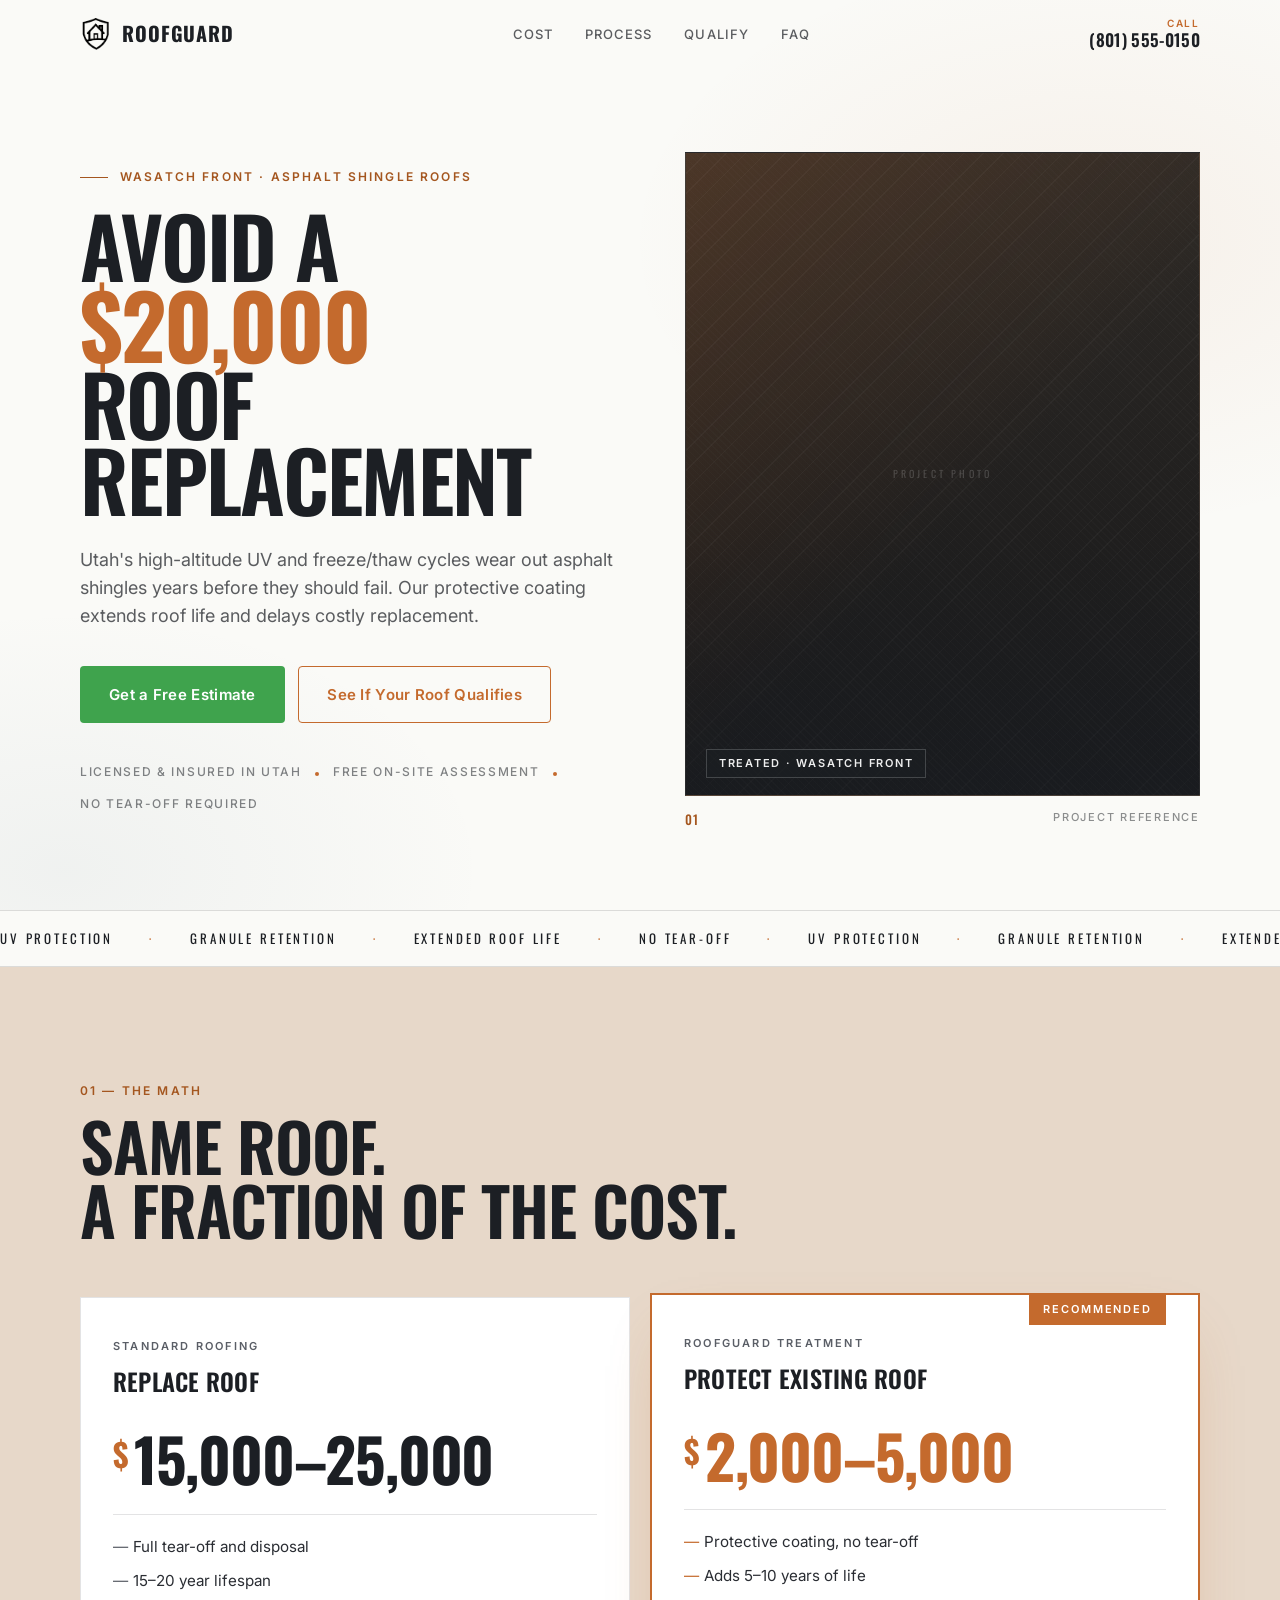
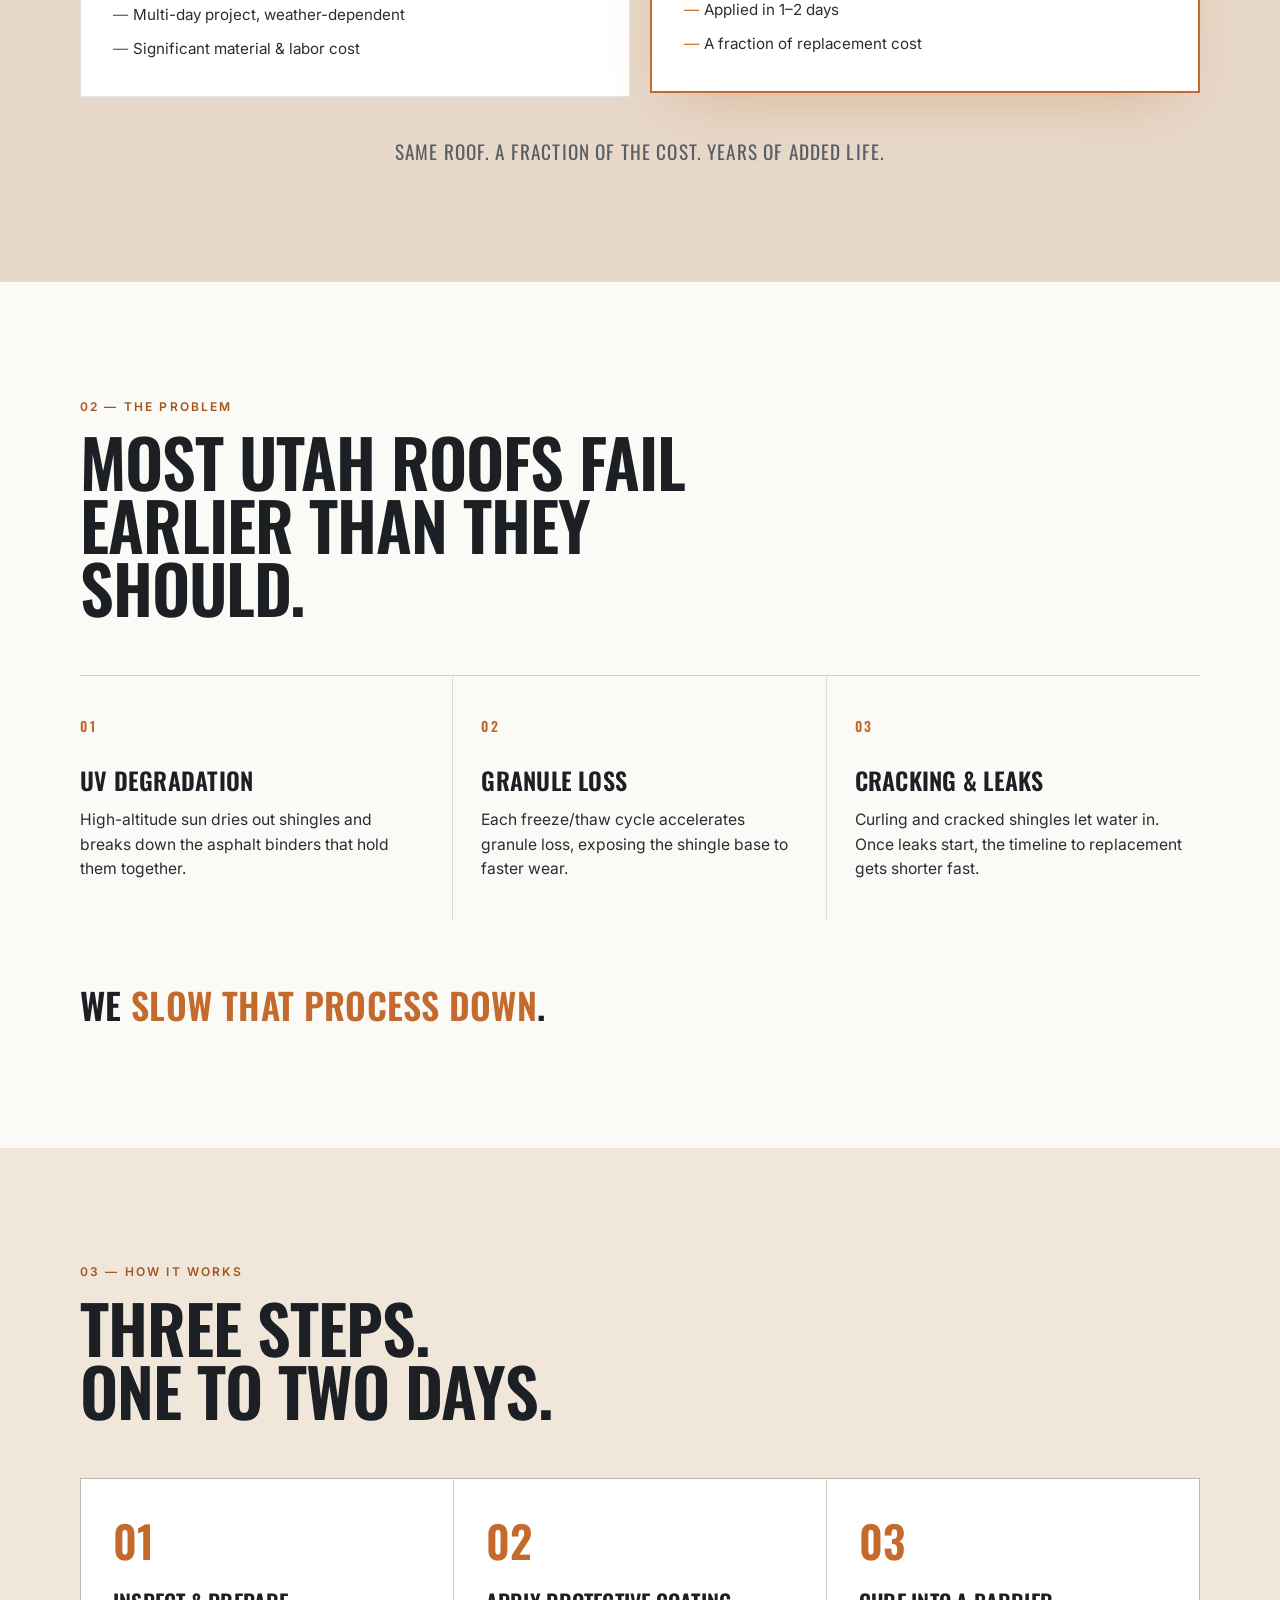
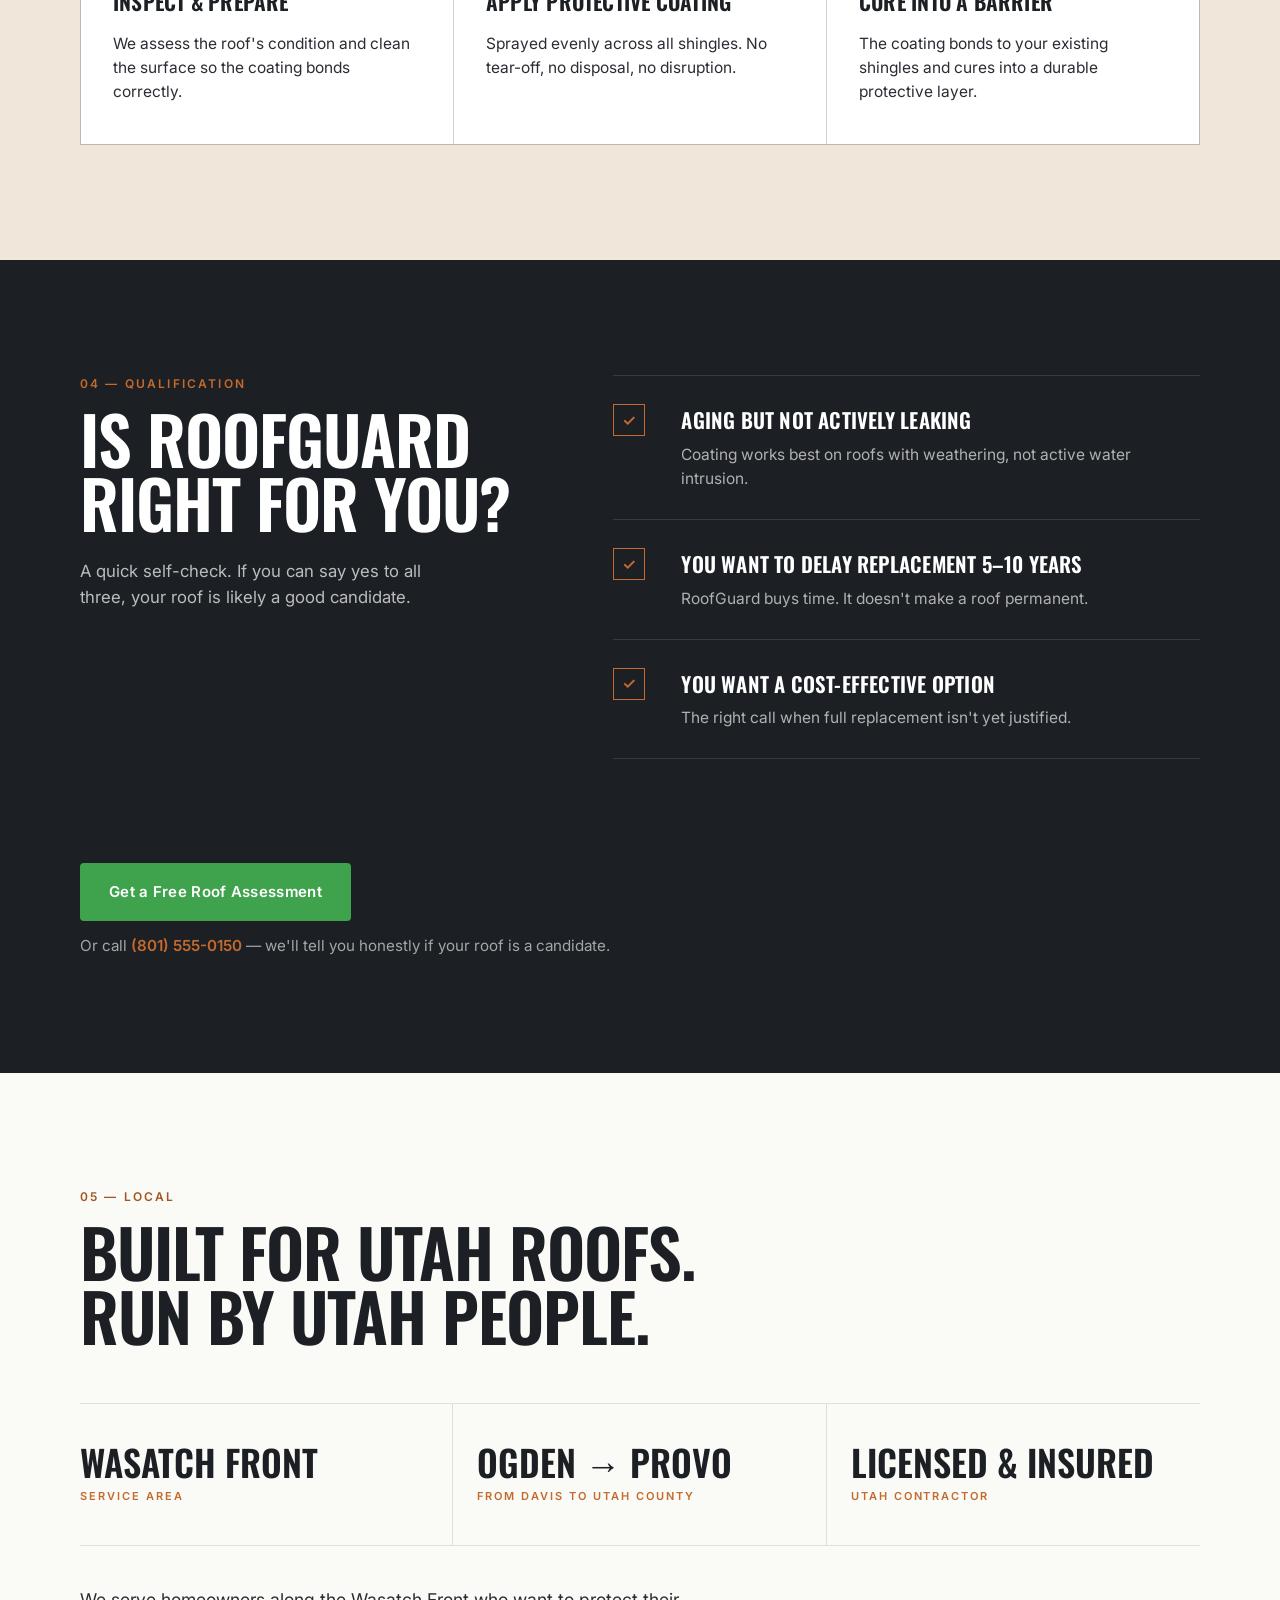
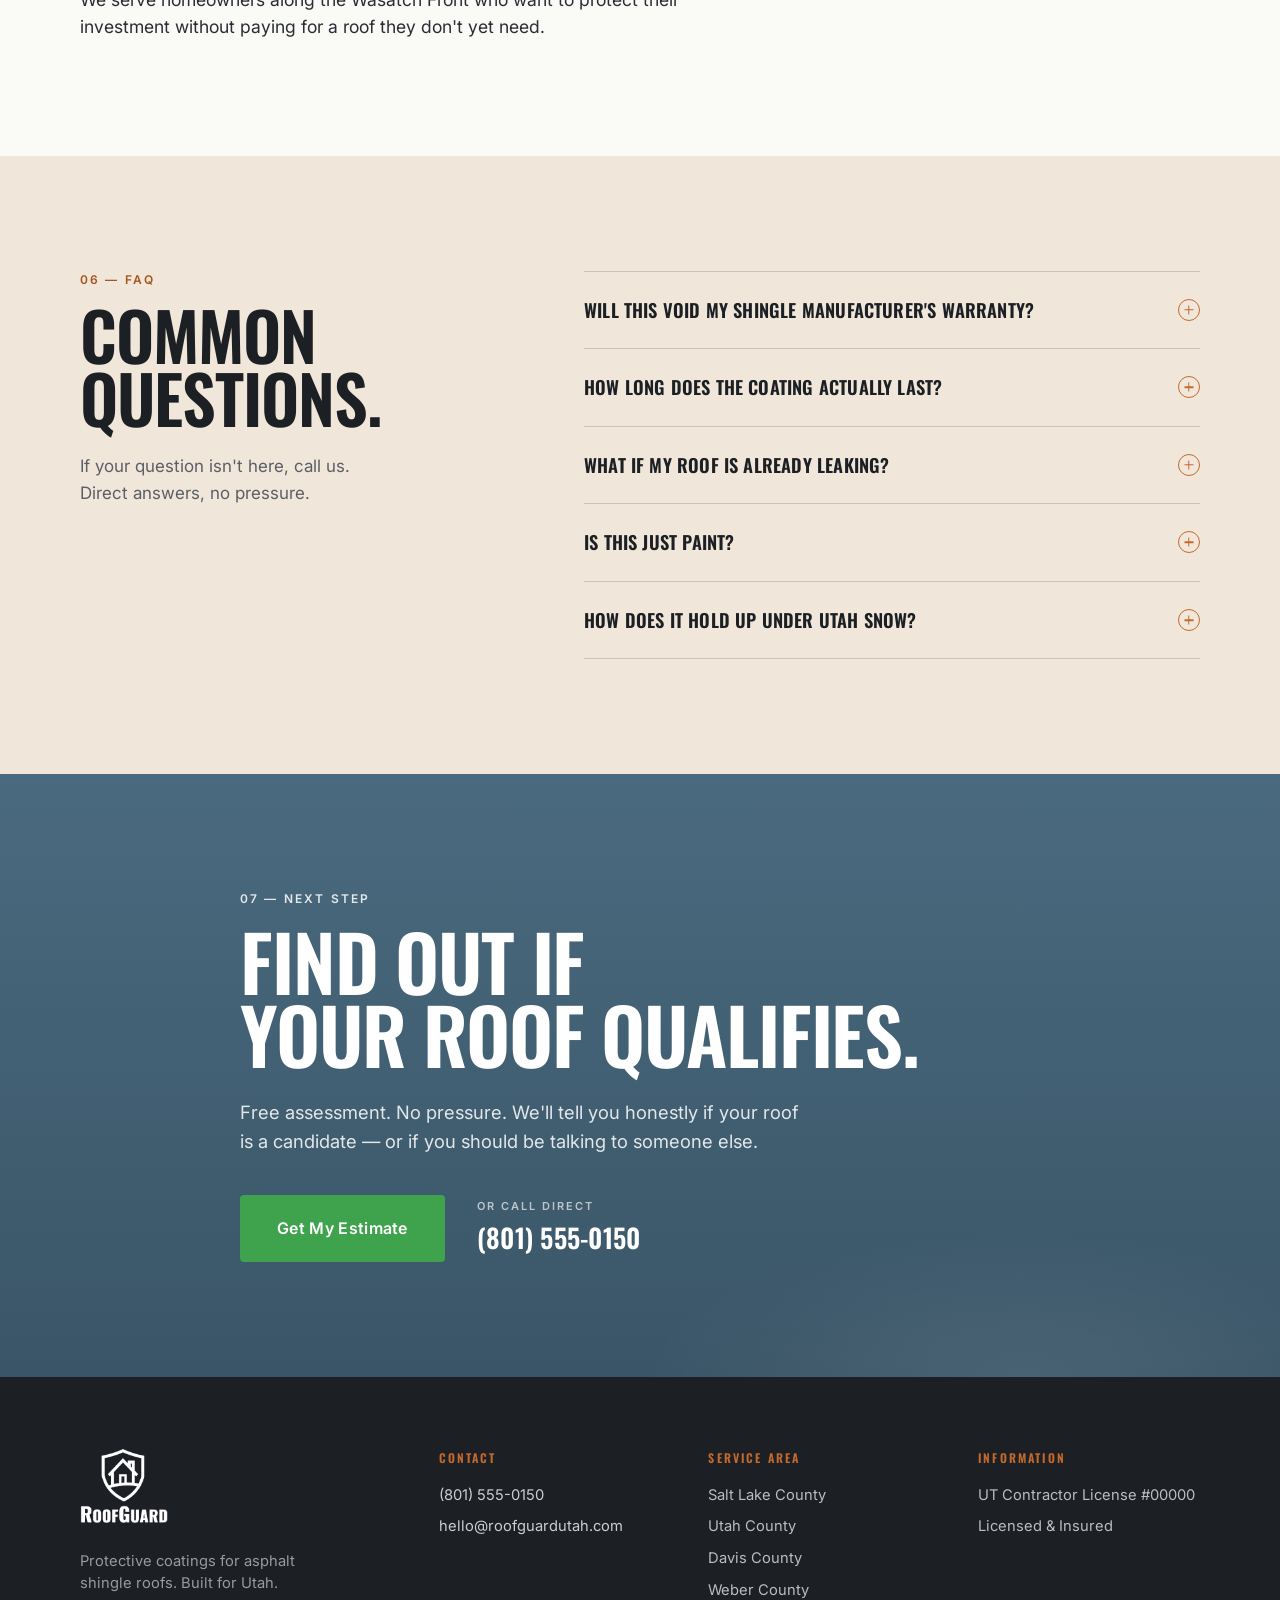
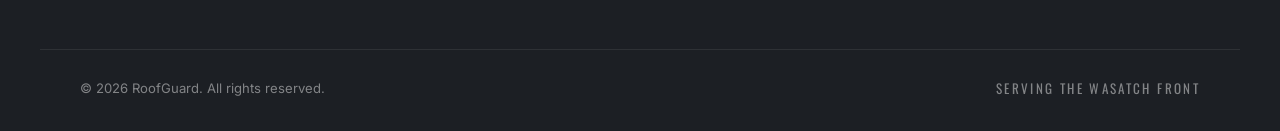
==== index.html @ b91ff1c1 "initial commit" ====
<!DOCTYPE html>
<html lang="en">
<head>
  <meta charset="UTF-8" />
  <meta name="viewport" content="width=device-width, initial-scale=1.0" />
  <meta name="description" content="RoofGuard applies a protective clear coating to asphalt shingle roofs across the Wasatch Front. Extend your roof's life and avoid a $20,000 replacement." />
  <meta name="theme-color" content="#1C1F24" />
  <title>RoofGuard — Avoid a $20,000 Roof Replacement</title>

  <link rel="icon" type="image/png" href="assets/logo-mark.png" />
  <link rel="preconnect" href="https://fonts.googleapis.com" />
  <link rel="preconnect" href="https://fonts.gstatic.com" crossorigin />
  <link rel="preload" as="image" href="assets/hero-roof.jpg" />
  <link href="https://fonts.googleapis.com/css2?family=Oswald:wght@500;600;700&family=Inter:wght@400;500;600&display=swap" rel="stylesheet" />
  <link rel="stylesheet" href="styles.css" />
</head>
<body>

  <!-- ============ HEADER ============ -->
  <header class="site-header" id="siteHeader">
    <div class="container header-inner">
      <a href="#top" class="brand" aria-label="RoofGuard home">
        <img src="assets/logo-mark.png" alt="" class="brand-mark" />
        <span class="brand-name">RoofGuard</span>
      </a>
      <nav class="header-nav" aria-label="Primary">
        <a href="#cost">Cost</a>
        <a href="#process">Process</a>
        <a href="#qualify">Qualify</a>
        <a href="#faq">FAQ</a>
      </nav>
      <a href="tel:+18015550150" class="header-phone">
        <span class="phone-label">Call</span>
        <span class="phone-number">(801) 555-0150</span>
      </a>
    </div>
  </header>

  <main id="top">

    <!-- ============ HERO ============ -->
    <section class="hero">
      <div class="hero-grid container">
        <div class="hero-copy">
          <p class="eyebrow"><span class="eyebrow-rule"></span> Wasatch Front · Asphalt Shingle Roofs</p>
          <h1 class="hero-headline">
            Avoid a<br />
            <span class="hero-figure">$20,000</span><br />
            Roof Replacement
          </h1>
          <p class="hero-sub">
            Utah's high-altitude UV and freeze/thaw cycles wear out asphalt shingles years before they should fail. Our protective coating extends roof life and delays costly replacement.
          </p>
          <div class="hero-ctas">
            <a href="#qualify" class="btn btn-primary">Get a Free Estimate</a>
            <a href="#qualify" class="btn btn-ghost">See If Your Roof Qualifies</a>
          </div>
          <ul class="hero-trust">
            <li>Licensed &amp; Insured in Utah</li>
            <li><span class="dot"></span></li>
            <li>Free On-Site Assessment</li>
            <li><span class="dot"></span></li>
            <li>No Tear-Off Required</li>
          </ul>
        </div>
        <div class="hero-media">
          <div class="hero-photo" role="img" aria-label="Asphalt shingle roof treated with RoofGuard protective coating">
            <!-- Client: drop hero photo at assets/hero-roof.jpg to replace this placeholder -->
            <div class="hero-photo-placeholder" aria-hidden="true">Project Photo</div>
            <div class="hero-photo-overlay">
              <span class="photo-tag">Treated · Wasatch Front</span>
            </div>
          </div>
          <div class="hero-photo-meta">
            <span>01</span>
            <span>Project Reference</span>
          </div>
        </div>
      </div>
      <div class="hero-marquee" aria-hidden="true">
        <div class="marquee-track">
          <span>UV PROTECTION</span><span>·</span>
          <span>GRANULE RETENTION</span><span>·</span>
          <span>EXTENDED ROOF LIFE</span><span>·</span>
          <span>NO TEAR-OFF</span><span>·</span>
          <span>UV PROTECTION</span><span>·</span>
          <span>GRANULE RETENTION</span><span>·</span>
          <span>EXTENDED ROOF LIFE</span><span>·</span>
          <span>NO TEAR-OFF</span><span>·</span>
        </div>
      </div>
    </section>

    <!-- ============ COST COMPARISON ============ -->
    <section class="section section-cost" id="cost">
      <div class="container">
        <div class="section-head">
          <p class="section-eyebrow">01 — The Math</p>
          <h2 class="section-title">Same Roof.<br />A Fraction of the Cost.</h2>
        </div>

        <div class="cost-cards">
          <article class="cost-card">
            <header class="cost-card-head">
              <p class="cost-card-label">Standard Roofing</p>
              <h3 class="cost-card-title">Replace Roof</h3>
            </header>
            <div class="cost-card-figure">
              <span class="cost-prefix">$</span>
              <span class="cost-amount">15,000–25,000</span>
            </div>
            <ul class="cost-card-list">
              <li>Full tear-off and disposal</li>
              <li>15–20 year lifespan</li>
              <li>Multi-day project, weather-dependent</li>
              <li>Significant material &amp; labor cost</li>
            </ul>
          </article>

          <article class="cost-card cost-card--featured">
            <span class="cost-card-tab">Recommended</span>
            <header class="cost-card-head">
              <p class="cost-card-label">RoofGuard Treatment</p>
              <h3 class="cost-card-title">Protect Existing Roof</h3>
            </header>
            <div class="cost-card-figure">
              <span class="cost-prefix">$</span>
              <span class="cost-amount">2,000–5,000</span>
            </div>
            <ul class="cost-card-list">
              <li>Protective coating, no tear-off</li>
              <li>Adds 5–10 years of life</li>
              <li>Applied in 1–2 days</li>
              <li>A fraction of replacement cost</li>
            </ul>
          </article>
        </div>

        <p class="cost-footnote">
          Same roof. A fraction of the cost. Years of added life.
        </p>
      </div>
    </section>

    <!-- ============ PROBLEM ============ -->
    <section class="section section-problem">
      <div class="container">
        <div class="section-head section-head--narrow">
          <p class="section-eyebrow">02 — The Problem</p>
          <h2 class="section-title">Most Utah Roofs Fail Earlier Than They Should.</h2>
        </div>

        <ol class="problem-list">
          <li>
            <span class="problem-num">01</span>
            <div>
              <h3>UV Degradation</h3>
              <p>High-altitude sun dries out shingles and breaks down the asphalt binders that hold them together.</p>
            </div>
          </li>
          <li>
            <span class="problem-num">02</span>
            <div>
              <h3>Granule Loss</h3>
              <p>Each freeze/thaw cycle accelerates granule loss, exposing the shingle base to faster wear.</p>
            </div>
          </li>
          <li>
            <span class="problem-num">03</span>
            <div>
              <h3>Cracking &amp; Leaks</h3>
              <p>Curling and cracked shingles let water in. Once leaks start, the timeline to replacement gets shorter fast.</p>
            </div>
          </li>
        </ol>

        <p class="problem-closing">
          We <span class="copper-em">slow that process down</span>.
        </p>
      </div>
    </section>

    <!-- ============ HOW IT WORKS ============ -->
    <section class="section section-process" id="process">
      <div class="container">
        <div class="section-head">
          <p class="section-eyebrow">03 — How It Works</p>
          <h2 class="section-title">Three Steps.<br />One to Two Days.</h2>
        </div>

        <div class="process-steps">
          <article class="process-step">
            <span class="process-num">01</span>
            <h3>Inspect &amp; Prepare</h3>
            <p>We assess the roof's condition and clean the surface so the coating bonds correctly.</p>
          </article>
          <article class="process-step">
            <span class="process-num">02</span>
            <h3>Apply Protective Coating</h3>
            <p>Sprayed evenly across all shingles. No tear-off, no disposal, no disruption.</p>
          </article>
          <article class="process-step">
            <span class="process-num">03</span>
            <h3>Cure Into a Barrier</h3>
            <p>The coating bonds to your existing shingles and cures into a durable protective layer.</p>
          </article>
        </div>
      </div>
    </section>

    <!-- ============ QUALIFICATION ============ -->
    <section class="section section-qualify" id="qualify">
      <div class="container qualify-grid">
        <div class="qualify-copy">
          <p class="section-eyebrow">04 — Qualification</p>
          <h2 class="section-title">Is RoofGuard<br />Right for You?</h2>
          <p class="qualify-intro">
            A quick self-check. If you can say yes to all three, your roof is likely a good candidate.
          </p>
        </div>

        <ul class="qualify-list">
          <li>
            <span class="check" aria-hidden="true">✓</span>
            <div>
              <h3>Aging but not actively leaking</h3>
              <p>Coating works best on roofs with weathering, not active water intrusion.</p>
            </div>
          </li>
          <li>
            <span class="check" aria-hidden="true">✓</span>
            <div>
              <h3>You want to delay replacement 5–10 years</h3>
              <p>RoofGuard buys time. It doesn't make a roof permanent.</p>
            </div>
          </li>
          <li>
            <span class="check" aria-hidden="true">✓</span>
            <div>
              <h3>You want a cost-effective option</h3>
              <p>The right call when full replacement isn't yet justified.</p>
            </div>
          </li>
        </ul>

        <div class="qualify-cta">
          <a href="tel:+18015550150" class="btn btn-primary">Get a Free Roof Assessment</a>
          <p class="qualify-cta-note">Or call <a href="tel:+18015550150">(801) 555-0150</a> — we'll tell you honestly if your roof is a candidate.</p>
        </div>
      </div>
    </section>

    <!-- ============ TRUST / LOCAL ============ -->
    <section class="section section-trust">
      <div class="container">
        <div class="trust-head">
          <p class="section-eyebrow">05 — Local</p>
          <h2 class="section-title">Built for Utah Roofs.<br />Run by Utah People.</h2>
        </div>
        <div class="trust-stats">
          <div class="trust-stat">
            <span class="stat-num">Wasatch Front</span>
            <span class="stat-label">Service Area</span>
          </div>
          <div class="trust-stat">
            <span class="stat-num">Ogden → Provo</span>
            <span class="stat-label">From Davis to Utah County</span>
          </div>
          <div class="trust-stat">
            <span class="stat-num">Licensed &amp; Insured</span>
            <span class="stat-label">Utah Contractor</span>
          </div>
        </div>
        <p class="trust-line">
          We serve homeowners along the Wasatch Front who want to protect their investment without paying for a roof they don't yet need.
        </p>
      </div>
    </section>

    <!-- ============ FAQ ============ -->
    <section class="section section-faq" id="faq">
      <div class="container faq-grid">
        <div class="faq-head">
          <p class="section-eyebrow">06 — FAQ</p>
          <h2 class="section-title">Common<br />Questions.</h2>
          <p class="faq-intro">If your question isn't here, call us. Direct answers, no pressure.</p>
        </div>

        <div class="faq-list">
          <details class="faq-item">
            <summary>
              <span>Will this void my shingle manufacturer's warranty?</span>
              <span class="faq-icon" aria-hidden="true"></span>
            </summary>
            <div class="faq-body">
              <p>For most asphalt shingle warranties on roofs past their initial coverage period, RoofGuard does not affect coverage. We review your specific shingle and warranty status during the free assessment and tell you straight.</p>
            </div>
          </details>

          <details class="faq-item">
            <summary>
              <span>How long does the coating actually last?</span>
              <span class="faq-icon" aria-hidden="true"></span>
            </summary>
            <div class="faq-body">
              <p>In Utah's climate, expect 5–10 years of added roof life depending on roof age, slope, sun exposure, and shingle condition at time of application. We'll give you a realistic range for your specific roof.</p>
            </div>
          </details>

          <details class="faq-item">
            <summary>
              <span>What if my roof is already leaking?</span>
              <span class="faq-icon" aria-hidden="true"></span>
            </summary>
            <div class="faq-body">
              <p>RoofGuard isn't a leak repair product. If your roof is actively leaking or has structural damage, you likely need targeted repair or replacement instead. We'll tell you that during the assessment.</p>
            </div>
          </details>

          <details class="faq-item">
            <summary>
              <span>Is this just paint?</span>
              <span class="faq-icon" aria-hidden="true"></span>
            </summary>
            <div class="faq-body">
              <p>No. It's a protective coating engineered to bond to asphalt shingles, block UV, and slow granule loss. Paint sits on top and peels. RoofGuard cures into the shingle surface.</p>
            </div>
          </details>

          <details class="faq-item">
            <summary>
              <span>How does it hold up under Utah snow?</span>
              <span class="faq-icon" aria-hidden="true"></span>
            </summary>
            <div class="faq-body">
              <p>The coating is designed for the Mountain West climate — heavy snow, ice, and wide temperature swings. It flexes with the shingle through freeze/thaw without cracking.</p>
            </div>
          </details>
        </div>
      </div>
    </section>

    <!-- ============ FINAL CTA ============ -->
    <section class="section section-final" id="contact">
      <div class="container final-inner">
        <p class="section-eyebrow eyebrow-light">07 — Next Step</p>
        <h2 class="final-headline">Find Out If<br />Your Roof Qualifies.</h2>
        <p class="final-sub">
          Free assessment. No pressure. We'll tell you honestly if your roof is a candidate — or if you should be talking to someone else.
        </p>
        <div class="final-cta-row">
          <a href="tel:+18015550150" class="btn btn-primary btn-lg">Get My Estimate</a>
          <a href="tel:+18015550150" class="final-phone">
            <span class="phone-tag">Or call direct</span>
            <span class="phone-big">(801) 555-0150</span>
          </a>
        </div>
      </div>
    </section>

  </main>

  <!-- ============ FOOTER ============ -->
  <footer class="site-footer">
    <div class="container footer-grid">
      <div class="footer-brand">
        <img src="assets/logo-wordmark.png" alt="RoofGuard" class="footer-logo" />
        <p class="footer-tag">Protective coatings for asphalt shingle roofs. Built for Utah.</p>
      </div>
      <div class="footer-col">
        <h4>Contact</h4>
        <ul>
          <li><a href="tel:+18015550150">(801) 555-0150</a></li>
          <li><a href="mailto:hello@roofguardutah.com">hello@roofguardutah.com</a></li>
        </ul>
      </div>
      <div class="footer-col">
        <h4>Service Area</h4>
        <ul>
          <li>Salt Lake County</li>
          <li>Utah County</li>
          <li>Davis County</li>
          <li>Weber County</li>
        </ul>
      </div>
      <div class="footer-col">
        <h4>Information</h4>
        <ul>
          <li>UT Contractor License #00000</li>
          <li>Licensed &amp; Insured</li>
        </ul>
      </div>
    </div>
    <div class="container footer-bottom">
      <p>© <span id="year"></span> RoofGuard. All rights reserved.</p>
      <p class="footer-credit">Serving the Wasatch Front</p>
    </div>
  </footer>

  <script src="script.js" defer></script>
</body>
</html>
---- styles.css ----
/* =========================================================
   ROOFGUARD — Marketing Site
   Aesthetic: editorial-trade. Type-driven. Confident, not loud.
   ========================================================= */

/* ---------- Tokens ---------- */
:root {
  --charcoal: #1C1F24;
  --charcoal-2: #24272D;
  --copper: #C46A2D;
  --copper-deep: #A4561F;
  --sandstone: #E7D8C9;
  --sandstone-2: #F1E6DA;
  --slate: #4A6A7F;
  --slate-deep: #3A5567;
  --signal: #3FA34D;
  --signal-deep: #2F8A3C;

  --paper: #FAFAF7;
  --ink: #2A2D33;
  --ink-mute: #5A5E66;
  --rule: rgba(28, 31, 36, 0.12);
  --rule-light: rgba(255, 255, 255, 0.16);

  --container: 1200px;
  --container-pad: clamp(1.25rem, 4vw, 2.5rem);

  --font-display: 'Oswald', 'Arial Narrow', sans-serif;
  --font-body: 'Inter', 'Arial', sans-serif;

  --ease: cubic-bezier(0.2, 0.7, 0.2, 1);
}

/* ---------- Reset / base ---------- */
*, *::before, *::after { box-sizing: border-box; }
html { scroll-behavior: smooth; -webkit-text-size-adjust: 100%; }
body {
  margin: 0;
  font-family: var(--font-body);
  font-size: 17px;
  line-height: 1.55;
  color: var(--ink);
  background: var(--paper);
  -webkit-font-smoothing: antialiased;
  text-rendering: optimizeLegibility;
}
img { max-width: 100%; display: block; }
a { color: inherit; }
button { font: inherit; }
ul, ol { list-style: none; padding: 0; margin: 0; }
h1, h2, h3, h4, h5, p { margin: 0; }

.container {
  max-width: var(--container);
  margin: 0 auto;
  padding: 0 var(--container-pad);
  width: 100%;
}

/* ---------- Type system ---------- */
.section-eyebrow,
.eyebrow {
  font-family: var(--font-body);
  font-size: 12px;
  font-weight: 600;
  letter-spacing: 0.18em;
  text-transform: uppercase;
  color: var(--copper);
  display: flex;
  align-items: center;
  gap: 0.75rem;
}
.section-eyebrow { color: var(--copper-deep); }
.eyebrow-light { color: rgba(255,255,255,0.85); }
.eyebrow-rule {
  width: 28px;
  height: 1px;
  background: currentColor;
  display: inline-block;
}

.section-title {
  font-family: var(--font-display);
  font-weight: 600;
  font-size: clamp(2.25rem, 5.2vw, 4.25rem);
  line-height: 0.95;
  letter-spacing: -0.015em;
  text-transform: uppercase;
  color: var(--charcoal);
  margin-top: 0.85rem;
}
.section-head { margin-bottom: 3.5rem; max-width: 880px; }
.section-head--narrow { max-width: 720px; }

.copper-em { color: var(--copper); font-weight: 600; }

/* ---------- Buttons ---------- */
.btn {
  display: inline-flex;
  align-items: center;
  justify-content: center;
  font-family: var(--font-body);
  font-weight: 600;
  font-size: 15px;
  letter-spacing: 0.02em;
  padding: 1rem 1.75rem;
  border-radius: 4px;
  text-decoration: none;
  transition: transform 180ms var(--ease), background 180ms var(--ease), color 180ms var(--ease), border-color 180ms var(--ease);
  cursor: pointer;
  white-space: nowrap;
  border: 1.5px solid transparent;
}
.btn-primary {
  background: var(--signal);
  color: #fff;
}
.btn-primary:hover {
  background: var(--signal-deep);
  transform: translateY(-1px);
}
.btn-ghost {
  background: transparent;
  color: var(--copper);
  border-color: var(--copper);
}
.btn-ghost:hover {
  background: var(--copper);
  color: #fff;
}
.btn-lg { padding: 1.25rem 2.25rem; font-size: 16px; }

/* ===========================================================
   HEADER
   =========================================================== */
.site-header {
  position: fixed;
  top: 0; left: 0; right: 0;
  z-index: 100;
  padding: 1.1rem 0;
  background: transparent;
  transition: background 220ms var(--ease), padding 220ms var(--ease), border-color 220ms var(--ease);
  border-bottom: 1px solid transparent;
}
.site-header.is-scrolled {
  background: rgba(28, 31, 36, 0.96);
  padding: 0.7rem 0;
  border-bottom-color: rgba(255,255,255,0.06);
  backdrop-filter: blur(8px);
  -webkit-backdrop-filter: blur(8px);
}
.header-inner {
  display: flex;
  align-items: center;
  justify-content: space-between;
  gap: 2rem;
}
.brand {
  display: flex;
  align-items: center;
  gap: 0.65rem;
  text-decoration: none;
  color: var(--charcoal);
  transition: color 200ms var(--ease);
}
.site-header.is-scrolled .brand { color: #fff; }
.brand-mark {
  width: 32px;
  height: 32px;
  transition: filter 200ms var(--ease);
}
.site-header.is-scrolled .brand-mark { filter: invert(1); }
.brand-name {
  font-family: var(--font-display);
  font-weight: 700;
  font-size: 20px;
  letter-spacing: 0.04em;
  text-transform: uppercase;
  color: inherit;
}
.header-nav {
  display: flex;
  gap: 2rem;
  font-size: 13px;
  font-weight: 500;
  letter-spacing: 0.08em;
  text-transform: uppercase;
}
.header-nav a {
  color: rgba(28, 31, 36, 0.72);
  text-decoration: none;
  transition: color 160ms var(--ease);
  position: relative;
  padding: 0.25rem 0;
}
.site-header.is-scrolled .header-nav a { color: rgba(255,255,255,0.78); }
.header-nav a:hover { color: var(--charcoal); }
.site-header.is-scrolled .header-nav a:hover { color: #fff; }
.header-nav a:hover::after {
  content: '';
  position: absolute;
  left: 0; right: 0; bottom: -2px;
  height: 1px;
  background: var(--copper);
}
.header-phone {
  display: flex;
  flex-direction: column;
  align-items: flex-end;
  text-decoration: none;
  color: var(--charcoal);
  line-height: 1.1;
  gap: 2px;
  transition: color 200ms var(--ease);
}
.site-header.is-scrolled .header-phone { color: #fff; }
.phone-label {
  font-size: 10px;
  letter-spacing: 0.18em;
  text-transform: uppercase;
  color: var(--copper);
  font-weight: 600;
}
.phone-number {
  font-family: var(--font-display);
  font-size: 17px;
  font-weight: 600;
  letter-spacing: 0.02em;
}

@media (max-width: 800px) {
  .header-nav { display: none; }
}

/* ===========================================================
   HERO
   =========================================================== */
.hero {
  background: var(--paper);
  color: var(--charcoal);
  padding: 9.5rem 0 0;
  position: relative;
  overflow: hidden;
}
/* Subtle warmth — barely-there copper + slate radials on paper */
.hero::before {
  content: '';
  position: absolute;
  inset: 0;
  background:
    radial-gradient(ellipse 60% 50% at 85% 25%, rgba(196, 106, 45, 0.07), transparent 60%),
    radial-gradient(ellipse 55% 45% at 5% 90%, rgba(74, 106, 127, 0.06), transparent 60%);
  pointer-events: none;
}
.hero-grid {
  display: grid;
  grid-template-columns: 1.05fr 1fr;
  gap: 4rem;
  align-items: center;
  position: relative;
  padding-bottom: 5rem;
}
.hero-copy .eyebrow {
  color: var(--copper-deep);
}
.hero-headline {
  font-family: var(--font-display);
  font-weight: 600;
  text-transform: uppercase;
  font-size: clamp(2.75rem, 6.5vw, 5.75rem);
  line-height: 0.92;
  letter-spacing: -0.02em;
  margin: 1.25rem 0 1.75rem;
  color: var(--charcoal);
}
.hero-figure {
  color: var(--copper);
  font-weight: 700;
  font-size: 1.06em;
  letter-spacing: -0.025em;
  position: relative;
  display: inline-block;
}
.hero-sub {
  font-size: 1.125rem;
  line-height: 1.55;
  color: rgba(28, 31, 36, 0.72);
  max-width: 540px;
  margin-bottom: 2.25rem;
}
.hero-ctas {
  display: flex;
  flex-wrap: wrap;
  gap: 0.85rem;
  margin-bottom: 2.5rem;
}
.hero-trust {
  display: flex;
  flex-wrap: wrap;
  align-items: center;
  gap: 0.85rem;
  font-size: 12px;
  text-transform: uppercase;
  letter-spacing: 0.14em;
  color: rgba(28, 31, 36, 0.55);
  font-weight: 500;
}
.hero-trust .dot {
  display: inline-block;
  width: 4px;
  height: 4px;
  border-radius: 50%;
  background: var(--copper);
}

/* Hero photo treatment */
.hero-media {
  position: relative;
}
.hero-photo {
  position: relative;
  aspect-ratio: 4 / 5;
  background:
    linear-gradient(135deg, rgba(196,106,45,0.20), transparent 55%),
    linear-gradient(180deg, #2E2A26 0%, #161719 100%);
  border: 1px solid rgba(255,255,255,0.08);
  overflow: hidden;
  isolation: isolate;
}
/* Diagonal placeholder pattern — only visible when photo is missing */
.hero-photo > .hero-photo-placeholder {
  position: absolute;
  inset: 0;
  z-index: 1;
  display: flex;
  align-items: center;
  justify-content: center;
  background:
    repeating-linear-gradient(
      135deg,
      rgba(255,255,255,0.03) 0 1px,
      transparent 1px 14px
    );
  color: rgba(255,255,255,0.18);
  font-family: var(--font-display);
  font-size: 10px;
  letter-spacing: 0.32em;
  text-transform: uppercase;
}
/* Photo layer — covers placeholder when image loads; transparent when missing */
.hero-photo::after {
  content: '';
  position: absolute;
  inset: 0;
  z-index: 2;
  background-image: url('assets/hero-roof.jpg');
  background-size: cover;
  background-position: center;
}
/* Bottom fade + faint texture — always on top */
.hero-photo::before {
  content: '';
  position: absolute;
  inset: 0;
  z-index: 3;
  background:
    repeating-linear-gradient(
      45deg,
      rgba(255,255,255,0.012) 0px,
      rgba(255,255,255,0.012) 1px,
      transparent 1px,
      transparent 5px
    ),
    linear-gradient(180deg, transparent 60%, rgba(28,31,36,0.55) 100%);
  pointer-events: none;
}
.hero-photo-overlay { z-index: 4; }
.hero-photo-overlay {
  position: absolute;
  bottom: 1.25rem;
  left: 1.25rem;
  z-index: 3;
}
.photo-tag {
  font-size: 11px;
  letter-spacing: 0.16em;
  text-transform: uppercase;
  font-weight: 600;
  color: rgba(255,255,255,0.92);
  padding: 0.4rem 0.75rem;
  background: rgba(28,31,36,0.55);
  border: 1px solid rgba(255,255,255,0.18);
  backdrop-filter: blur(6px);
  -webkit-backdrop-filter: blur(6px);
}
.hero-photo-meta {
  display: flex;
  justify-content: space-between;
  margin-top: 0.85rem;
  font-size: 11px;
  letter-spacing: 0.16em;
  text-transform: uppercase;
  color: rgba(28, 31, 36, 0.5);
  font-weight: 500;
}
.hero-photo-meta span:first-child {
  color: var(--copper-deep);
  font-family: var(--font-display);
  font-size: 13px;
  letter-spacing: 0.05em;
}

/* Hero marquee strip */
.hero-marquee {
  border-top: 1px solid rgba(28, 31, 36, 0.14);
  border-bottom: 1px solid rgba(28, 31, 36, 0.14);
  background: var(--paper);
  padding: 1.1rem 0;
  overflow: hidden;
  position: relative;
}
.marquee-track {
  display: flex;
  gap: 2.25rem;
  white-space: nowrap;
  animation: marquee 38s linear infinite;
  font-family: var(--font-display);
  font-size: 13px;
  letter-spacing: 0.22em;
  text-transform: uppercase;
  color: rgba(28, 31, 36, 0.4);
}
.marquee-track span:nth-child(odd) { color: var(--charcoal); }
.marquee-track span:nth-child(even) { color: var(--copper); }
@keyframes marquee {
  from { transform: translateX(0); }
  to { transform: translateX(-50%); }
}
@media (prefers-reduced-motion: reduce) {
  .marquee-track { animation: none; }
}

@media (max-width: 900px) {
  .hero { padding-top: 7rem; }
  .hero-grid {
    grid-template-columns: 1fr;
    gap: 3rem;
  }
  .hero-photo { aspect-ratio: 4 / 3; }
}

/* ===========================================================
   SECTIONS — shared
   =========================================================== */
.section {
  padding: clamp(4.5rem, 9vw, 7.5rem) 0;
  position: relative;
}

/* ---------- COST ---------- */
.section-cost { background: var(--sandstone); }
.cost-cards {
  display: grid;
  grid-template-columns: 1fr 1fr;
  gap: 1.25rem;
  margin-top: 3rem;
}
.cost-card {
  position: relative;
  background: #fff;
  border: 1px solid var(--rule);
  padding: 2.5rem 2rem 2.25rem;
  display: flex;
  flex-direction: column;
}
.cost-card--featured {
  border-color: var(--copper);
  border-width: 2px;
  background: #fff;
  box-shadow: 0 24px 60px -28px rgba(196, 106, 45, 0.4);
  transform: translateY(-4px);
}
.cost-card-tab {
  position: absolute;
  top: -1px;
  right: 2rem;
  background: var(--copper);
  color: #fff;
  font-size: 11px;
  font-weight: 600;
  letter-spacing: 0.18em;
  text-transform: uppercase;
  padding: 0.45rem 0.85rem;
}
.cost-card-label {
  font-size: 11px;
  font-weight: 600;
  letter-spacing: 0.2em;
  text-transform: uppercase;
  color: var(--ink-mute);
  margin-bottom: 0.5rem;
}
.cost-card-title {
  font-family: var(--font-display);
  font-weight: 600;
  font-size: 1.5rem;
  letter-spacing: 0.01em;
  text-transform: uppercase;
  color: var(--charcoal);
}
.cost-card-figure {
  font-family: var(--font-display);
  font-weight: 700;
  color: var(--charcoal);
  margin: 1.75rem 0 1.5rem;
  display: flex;
  align-items: flex-start;
  line-height: 1;
}
.cost-prefix {
  font-size: clamp(1.5rem, 2.5vw, 2rem);
  margin-right: 0.15em;
  color: var(--copper);
  margin-top: 0.3em;
}
.cost-amount {
  font-size: clamp(2.5rem, 5vw, 3.75rem);
  letter-spacing: -0.02em;
}
.cost-card--featured .cost-prefix,
.cost-card--featured .cost-amount {
  color: var(--copper);
}
.cost-card-list {
  border-top: 1px solid var(--rule);
  padding-top: 1.25rem;
  display: flex;
  flex-direction: column;
  gap: 0.65rem;
  font-size: 0.95rem;
  color: var(--ink);
  margin-top: auto;
}
.cost-card-list li {
  position: relative;
  padding-left: 1.25rem;
}
.cost-card-list li::before {
  content: '—';
  position: absolute;
  left: 0;
  color: var(--ink-mute);
}
.cost-card--featured .cost-card-list li::before {
  color: var(--copper);
}
.cost-footnote {
  margin-top: 2.5rem;
  text-align: center;
  font-family: var(--font-display);
  font-size: clamp(1rem, 1.5vw, 1.25rem);
  text-transform: uppercase;
  letter-spacing: 0.06em;
  color: var(--ink-mute);
}

@media (max-width: 760px) {
  .cost-cards { grid-template-columns: 1fr; }
  .cost-card--featured { transform: none; }
}

/* ---------- PROBLEM ---------- */
.section-problem {
  background: var(--paper);
  position: relative;
}
.section-problem .container { position: relative; }
.problem-list {
  display: grid;
  grid-template-columns: repeat(3, 1fr);
  gap: 0;
  border-top: 1px solid rgba(28,31,36,0.18);
}
.problem-list li {
  display: flex;
  flex-direction: column;
  gap: 1.5rem;
  padding: 2.5rem 1.75rem 2.5rem 0;
  border-right: 1px solid rgba(28,31,36,0.12);
}
.problem-list li:last-child { border-right: none; padding-right: 0; }
.problem-list li:not(:first-child) { padding-left: 1.75rem; }
.problem-num {
  font-family: var(--font-display);
  font-size: 0.85rem;
  font-weight: 600;
  letter-spacing: 0.2em;
  color: var(--copper);
}
.problem-list h3 {
  font-family: var(--font-display);
  font-size: 1.5rem;
  text-transform: uppercase;
  letter-spacing: 0.01em;
  color: var(--charcoal);
  font-weight: 600;
  margin-bottom: 0.6rem;
}
.problem-list p {
  color: var(--ink);
  font-size: 0.98rem;
}
.problem-closing {
  margin-top: 3.5rem;
  font-family: var(--font-display);
  font-size: clamp(1.5rem, 3vw, 2.25rem);
  text-transform: uppercase;
  letter-spacing: 0.01em;
  color: var(--charcoal);
  font-weight: 600;
}

@media (max-width: 800px) {
  .problem-list { grid-template-columns: 1fr; }
  .problem-list li {
    border-right: none;
    border-bottom: 1px solid rgba(28,31,36,0.12);
    padding: 2rem 0 !important;
  }
  .problem-list li:last-child { border-bottom: none; }
}

/* ---------- PROCESS ---------- */
.section-process { background: var(--sandstone-2); }
.process-steps {
  display: grid;
  grid-template-columns: repeat(3, 1fr);
  gap: 1px;
  background: rgba(28, 31, 36, 0.12);
  margin-top: 3rem;
  border: 1px solid rgba(28, 31, 36, 0.12);
}
.process-step {
  background: #fff;
  padding: 2.5rem 2rem;
  display: flex;
  flex-direction: column;
  gap: 0.85rem;
}
.process-num {
  font-family: var(--font-display);
  font-size: 2.75rem;
  font-weight: 600;
  color: var(--copper);
  line-height: 1;
  letter-spacing: -0.01em;
  margin-bottom: 0.5rem;
}
.process-step h3 {
  font-family: var(--font-display);
  font-size: 1.35rem;
  text-transform: uppercase;
  font-weight: 600;
  color: var(--charcoal);
  letter-spacing: 0.01em;
}
.process-step p {
  color: var(--ink);
  font-size: 0.97rem;
}

@media (max-width: 800px) {
  .process-steps { grid-template-columns: 1fr; }
}

/* ---------- QUALIFY ---------- */
.section-qualify {
  background: var(--charcoal);
  color: #fff;
}
.section-qualify .section-title { color: #fff; }
.section-qualify .section-eyebrow { color: var(--copper); }
.qualify-grid {
  display: grid;
  grid-template-columns: 1fr 1.25fr;
  gap: 4rem;
  align-items: start;
}
.qualify-intro {
  margin-top: 1.5rem;
  color: rgba(255,255,255,0.7);
  font-size: 1.05rem;
  max-width: 380px;
}
.qualify-list {
  display: flex;
  flex-direction: column;
  gap: 0;
}
.qualify-list li {
  display: grid;
  grid-template-columns: 48px 1fr;
  gap: 1.25rem;
  padding: 1.75rem 0;
  border-top: 1px solid rgba(255,255,255,0.12);
  align-items: start;
}
.qualify-list li:last-child { border-bottom: 1px solid rgba(255,255,255,0.12); }
.check {
  display: inline-flex;
  align-items: center;
  justify-content: center;
  width: 32px;
  height: 32px;
  border: 1.5px solid var(--copper);
  color: var(--copper);
  font-size: 16px;
  font-weight: 600;
}
.qualify-list h3 {
  font-family: var(--font-display);
  font-size: 1.3rem;
  text-transform: uppercase;
  font-weight: 600;
  letter-spacing: 0.01em;
  color: #fff;
  margin-bottom: 0.4rem;
}
.qualify-list p {
  color: rgba(255,255,255,0.65);
  font-size: 0.97rem;
}
.qualify-cta {
  grid-column: 1 / -1;
  margin-top: 2.5rem;
  display: flex;
  flex-direction: column;
  align-items: flex-start;
  gap: 0.85rem;
}
.qualify-cta-note {
  color: rgba(255,255,255,0.6);
  font-size: 0.95rem;
}
.qualify-cta-note a {
  color: var(--copper);
  text-decoration: none;
  font-weight: 600;
}
.qualify-cta-note a:hover { text-decoration: underline; }

@media (max-width: 900px) {
  .qualify-grid { grid-template-columns: 1fr; gap: 2.5rem; }
}

/* ---------- TRUST ---------- */
.section-trust { background: var(--paper); }
.trust-head { max-width: 880px; margin-bottom: 3.5rem; }
.trust-stats {
  display: grid;
  grid-template-columns: repeat(3, 1fr);
  gap: 0;
  border-top: 1px solid var(--rule);
  border-bottom: 1px solid var(--rule);
}
.trust-stat {
  padding: 2.5rem 1.5rem 2.5rem 0;
  border-right: 1px solid var(--rule);
  display: flex;
  flex-direction: column;
  gap: 0.5rem;
}
.trust-stat:last-child { border-right: none; }
.trust-stat:not(:first-child) { padding-left: 1.5rem; }
.stat-num {
  font-family: var(--font-display);
  font-size: clamp(1.5rem, 3vw, 2.25rem);
  text-transform: uppercase;
  font-weight: 600;
  color: var(--charcoal);
  letter-spacing: 0;
  line-height: 1;
}
.stat-label {
  font-size: 11px;
  letter-spacing: 0.18em;
  text-transform: uppercase;
  color: var(--copper);
  font-weight: 600;
}
.trust-line {
  margin-top: 2.5rem;
  font-size: 1.1rem;
  color: var(--ink);
  max-width: 640px;
}

@media (max-width: 760px) {
  .trust-stats { grid-template-columns: 1fr; }
  .trust-stat {
    border-right: none;
    border-bottom: 1px solid var(--rule);
    padding: 2rem 0 !important;
  }
  .trust-stat:last-child { border-bottom: none; }
}

/* ---------- FAQ ---------- */
.section-faq { background: var(--sandstone-2); }
.faq-grid {
  display: grid;
  grid-template-columns: 1fr 1.4fr;
  gap: 4rem;
  align-items: start;
}
.faq-intro {
  margin-top: 1.5rem;
  color: var(--ink-mute);
  max-width: 320px;
}
.faq-list { display: flex; flex-direction: column; }
.faq-item {
  border-top: 1px solid rgba(28,31,36,0.18);
}
.faq-item:last-child { border-bottom: 1px solid rgba(28,31,36,0.18); }
.faq-item summary {
  list-style: none;
  cursor: pointer;
  padding: 1.5rem 0;
  display: flex;
  align-items: center;
  justify-content: space-between;
  gap: 1rem;
  font-family: var(--font-display);
  font-size: 1.15rem;
  text-transform: uppercase;
  letter-spacing: 0.01em;
  font-weight: 600;
  color: var(--charcoal);
  transition: color 160ms var(--ease);
}
.faq-item summary::-webkit-details-marker { display: none; }
.faq-item summary:hover { color: var(--copper); }
.faq-icon {
  width: 22px;
  height: 22px;
  position: relative;
  flex-shrink: 0;
  border: 1.5px solid var(--copper);
  border-radius: 50%;
}
.faq-icon::before, .faq-icon::after {
  content: '';
  position: absolute;
  background: var(--copper);
  top: 50%; left: 50%;
  transform: translate(-50%, -50%);
  transition: transform 220ms var(--ease);
}
.faq-icon::before { width: 9px; height: 1.5px; }
.faq-icon::after { width: 1.5px; height: 9px; }
.faq-item[open] .faq-icon::after { transform: translate(-50%, -50%) rotate(90deg); opacity: 0; }
.faq-body {
  padding: 0 0 1.75rem;
  max-width: 640px;
  color: var(--ink);
}

@media (max-width: 900px) {
  .faq-grid { grid-template-columns: 1fr; gap: 2.5rem; }
}

/* ---------- FINAL CTA ---------- */
.section-final {
  background: var(--slate);
  color: #fff;
  position: relative;
  overflow: hidden;
}
.section-final::before {
  content: '';
  position: absolute;
  inset: 0;
  background:
    radial-gradient(ellipse 50% 40% at 80% 100%, rgba(255,255,255,0.08), transparent 60%),
    linear-gradient(180deg, var(--slate) 0%, var(--slate-deep) 100%);
  pointer-events: none;
}
.final-inner {
  position: relative;
  text-align: left;
  max-width: 880px;
}
.final-headline {
  font-family: var(--font-display);
  font-size: clamp(2.5rem, 6vw, 5rem);
  text-transform: uppercase;
  font-weight: 600;
  letter-spacing: -0.015em;
  line-height: 0.95;
  color: #fff;
  margin: 1rem 0 1.75rem;
}
.final-sub {
  font-size: 1.15rem;
  color: rgba(255,255,255,0.85);
  max-width: 560px;
  margin-bottom: 2.5rem;
}
.final-cta-row {
  display: flex;
  flex-wrap: wrap;
  align-items: center;
  gap: 2rem;
}
.final-phone {
  text-decoration: none;
  color: #fff;
  display: flex;
  flex-direction: column;
  gap: 0.15rem;
}
.phone-tag {
  font-size: 11px;
  letter-spacing: 0.18em;
  text-transform: uppercase;
  color: rgba(255,255,255,0.65);
  font-weight: 600;
}
.phone-big {
  font-family: var(--font-display);
  font-size: 1.65rem;
  letter-spacing: 0.01em;
  font-weight: 600;
}

/* ---------- FOOTER ---------- */
.site-footer {
  background: var(--charcoal);
  color: rgba(255,255,255,0.7);
  padding: 4.5rem 0 2rem;
  font-size: 0.92rem;
}
.footer-grid {
  display: grid;
  grid-template-columns: 1.4fr 1fr 1fr 1fr;
  gap: 3rem;
  padding-bottom: 3rem;
  border-bottom: 1px solid rgba(255,255,255,0.08);
}
.footer-logo {
  width: 88px;
  filter: invert(1);
  margin-bottom: 1.25rem;
}
.footer-tag {
  max-width: 260px;
  color: rgba(255,255,255,0.55);
  font-size: 0.92rem;
}
.footer-col h4 {
  font-family: var(--font-display);
  font-size: 12px;
  text-transform: uppercase;
  letter-spacing: 0.18em;
  color: var(--copper);
  margin-bottom: 1rem;
  font-weight: 600;
}
.footer-col ul {
  display: flex;
  flex-direction: column;
  gap: 0.55rem;
}
.footer-col a {
  color: rgba(255,255,255,0.78);
  text-decoration: none;
  transition: color 160ms var(--ease);
}
.footer-col a:hover { color: var(--copper); }
.footer-bottom {
  display: flex;
  justify-content: space-between;
  align-items: center;
  padding-top: 1.75rem;
  font-size: 0.82rem;
  color: rgba(255,255,255,0.45);
}
.footer-credit {
  font-family: var(--font-display);
  letter-spacing: 0.18em;
  text-transform: uppercase;
}

@media (max-width: 800px) {
  .footer-grid {
    grid-template-columns: 1fr 1fr;
    gap: 2rem;
  }
  .footer-bottom {
    flex-direction: column;
    gap: 0.75rem;
    align-items: flex-start;
  }
}
@media (max-width: 480px) {
  .footer-grid { grid-template-columns: 1fr; }
}

/* ---------- Tap target sizing for buttons on mobile ---------- */
@media (max-width: 480px) {
  .btn { width: 100%; }
  .hero-ctas { flex-direction: column; align-items: stretch; }
  .final-cta-row { flex-direction: column; align-items: flex-start; }
}
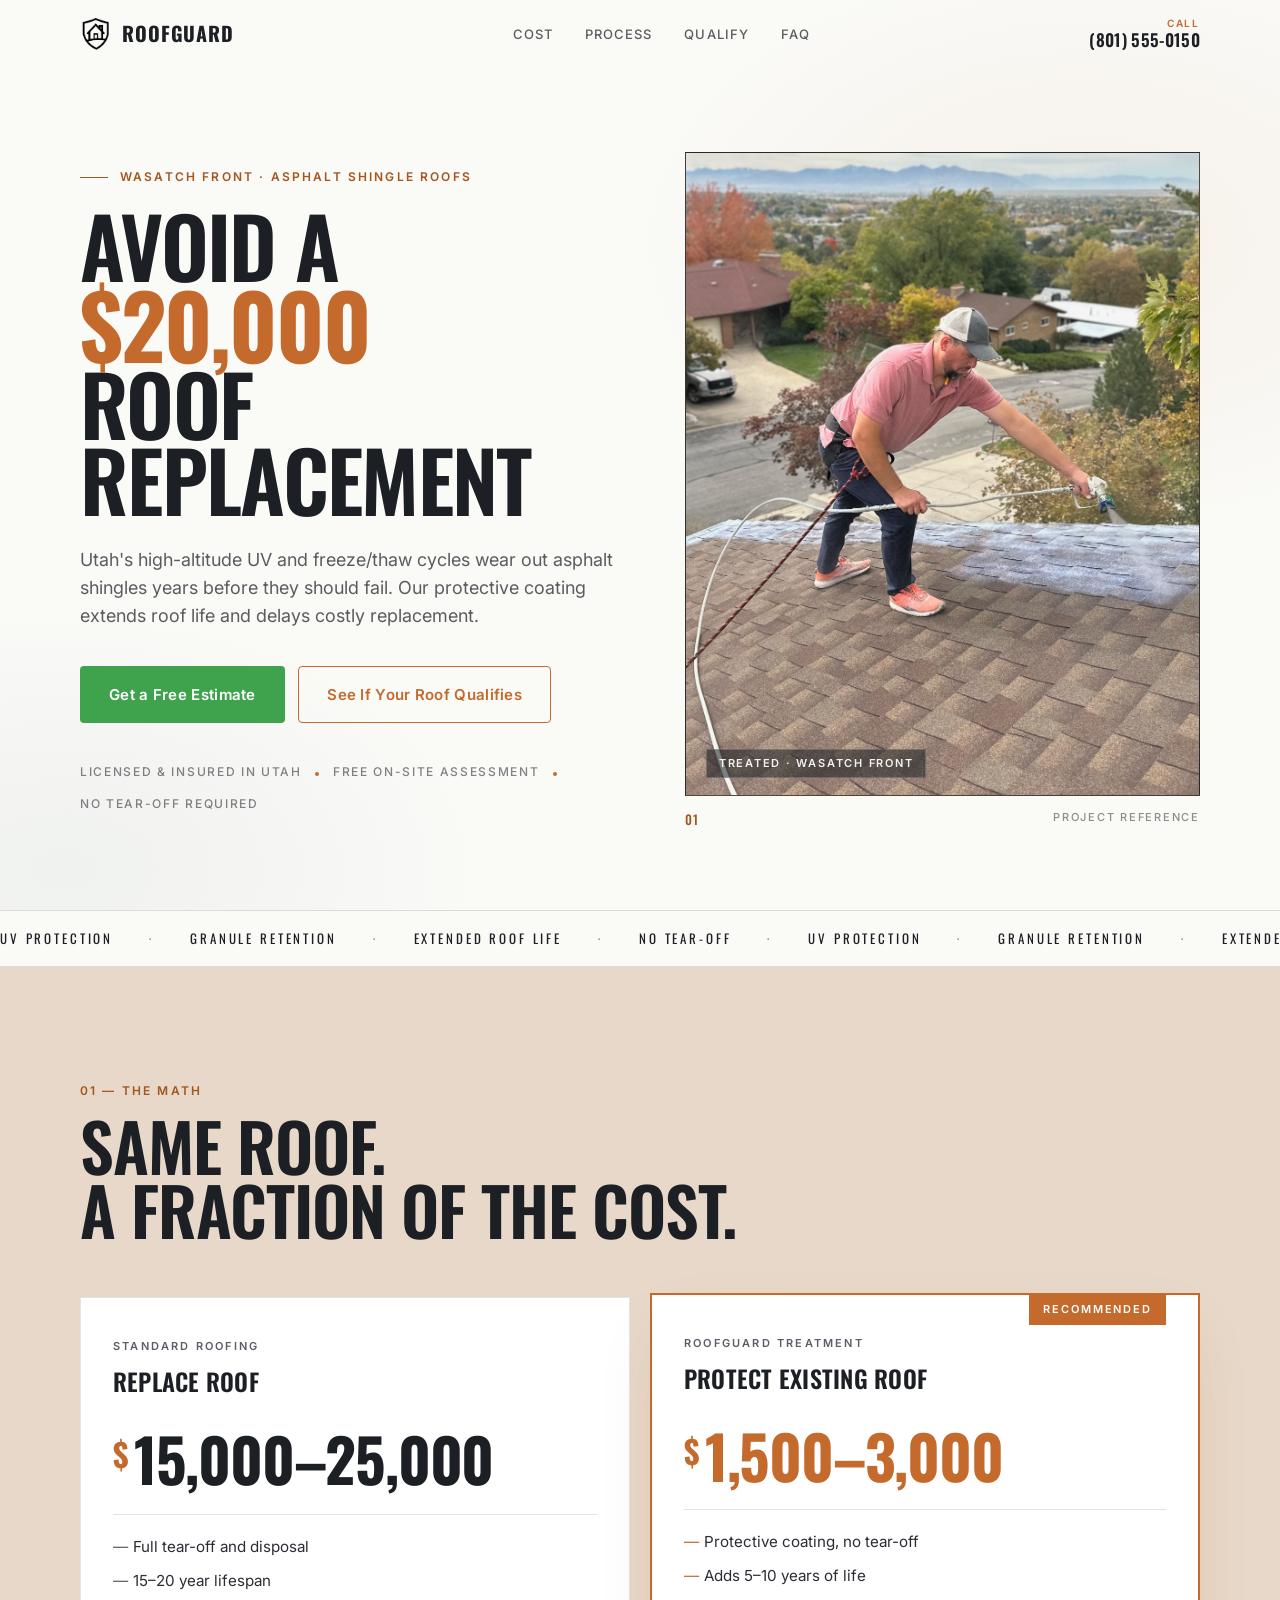
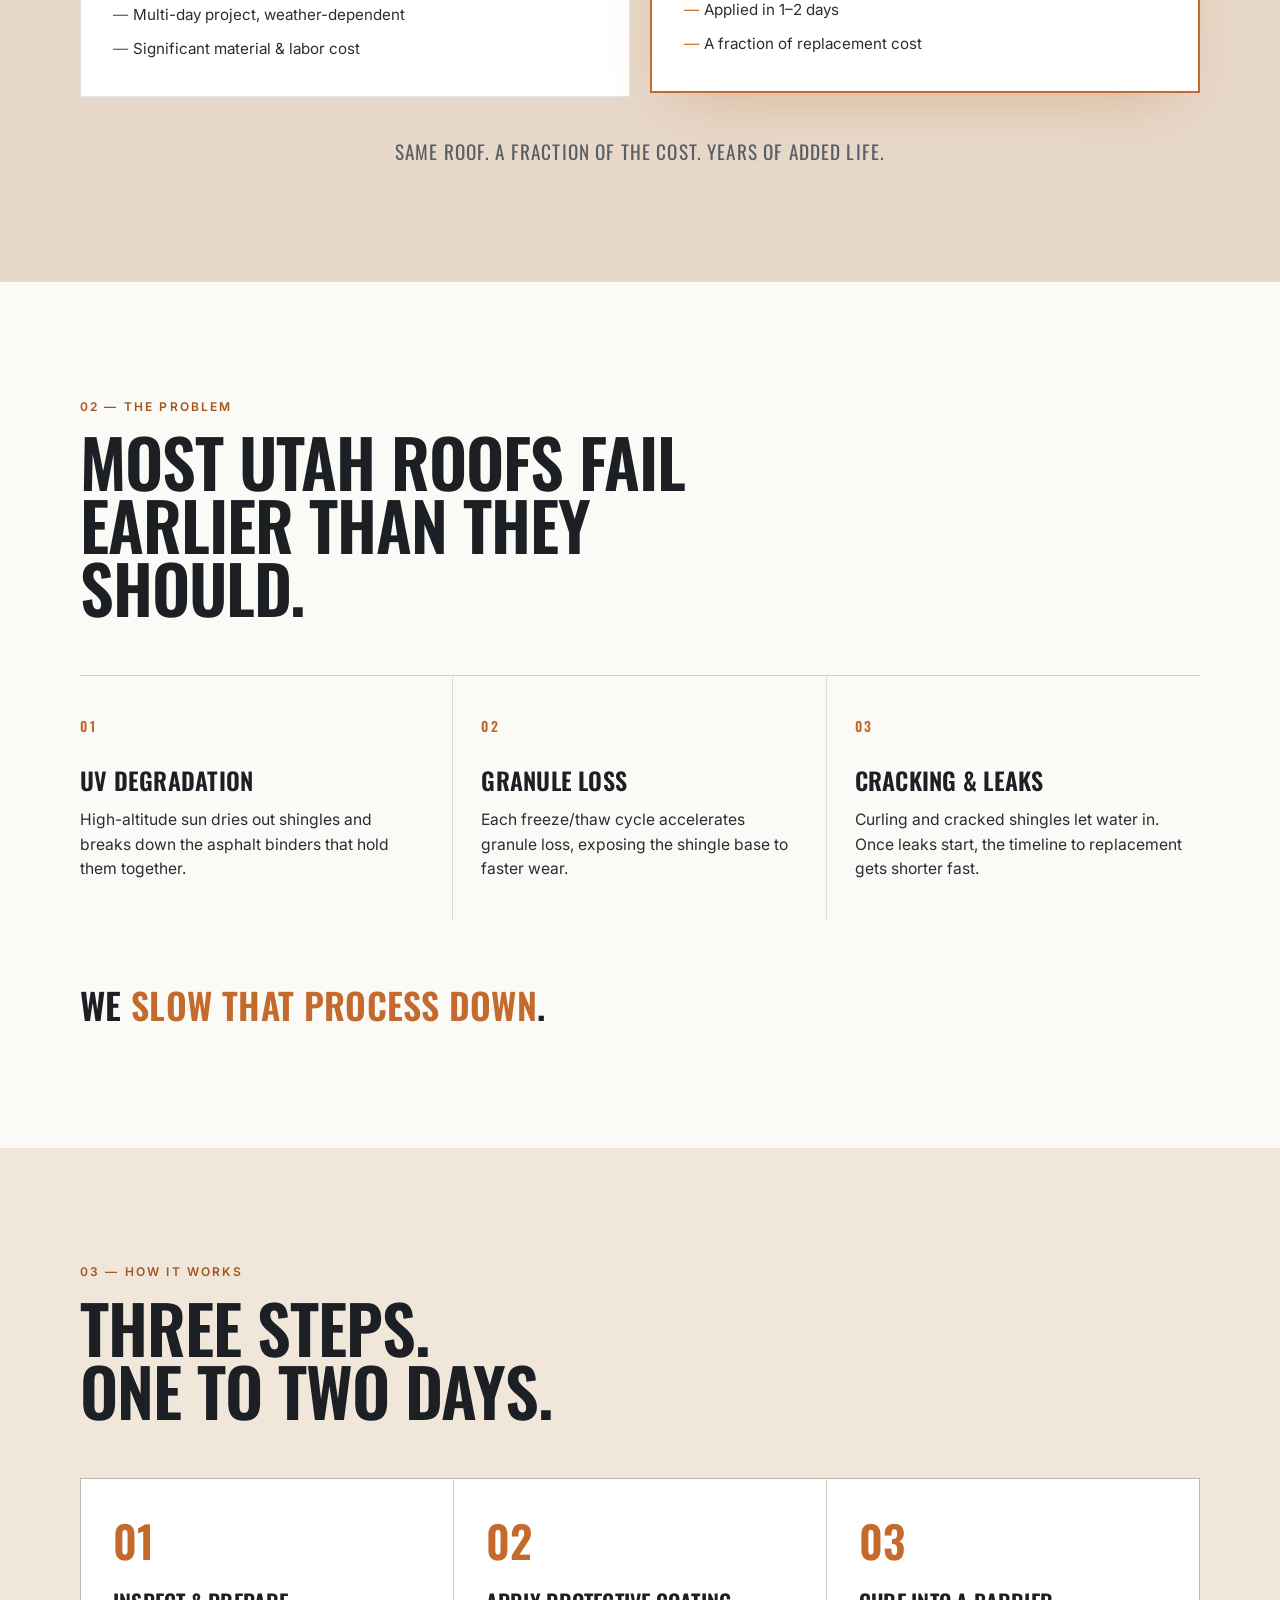
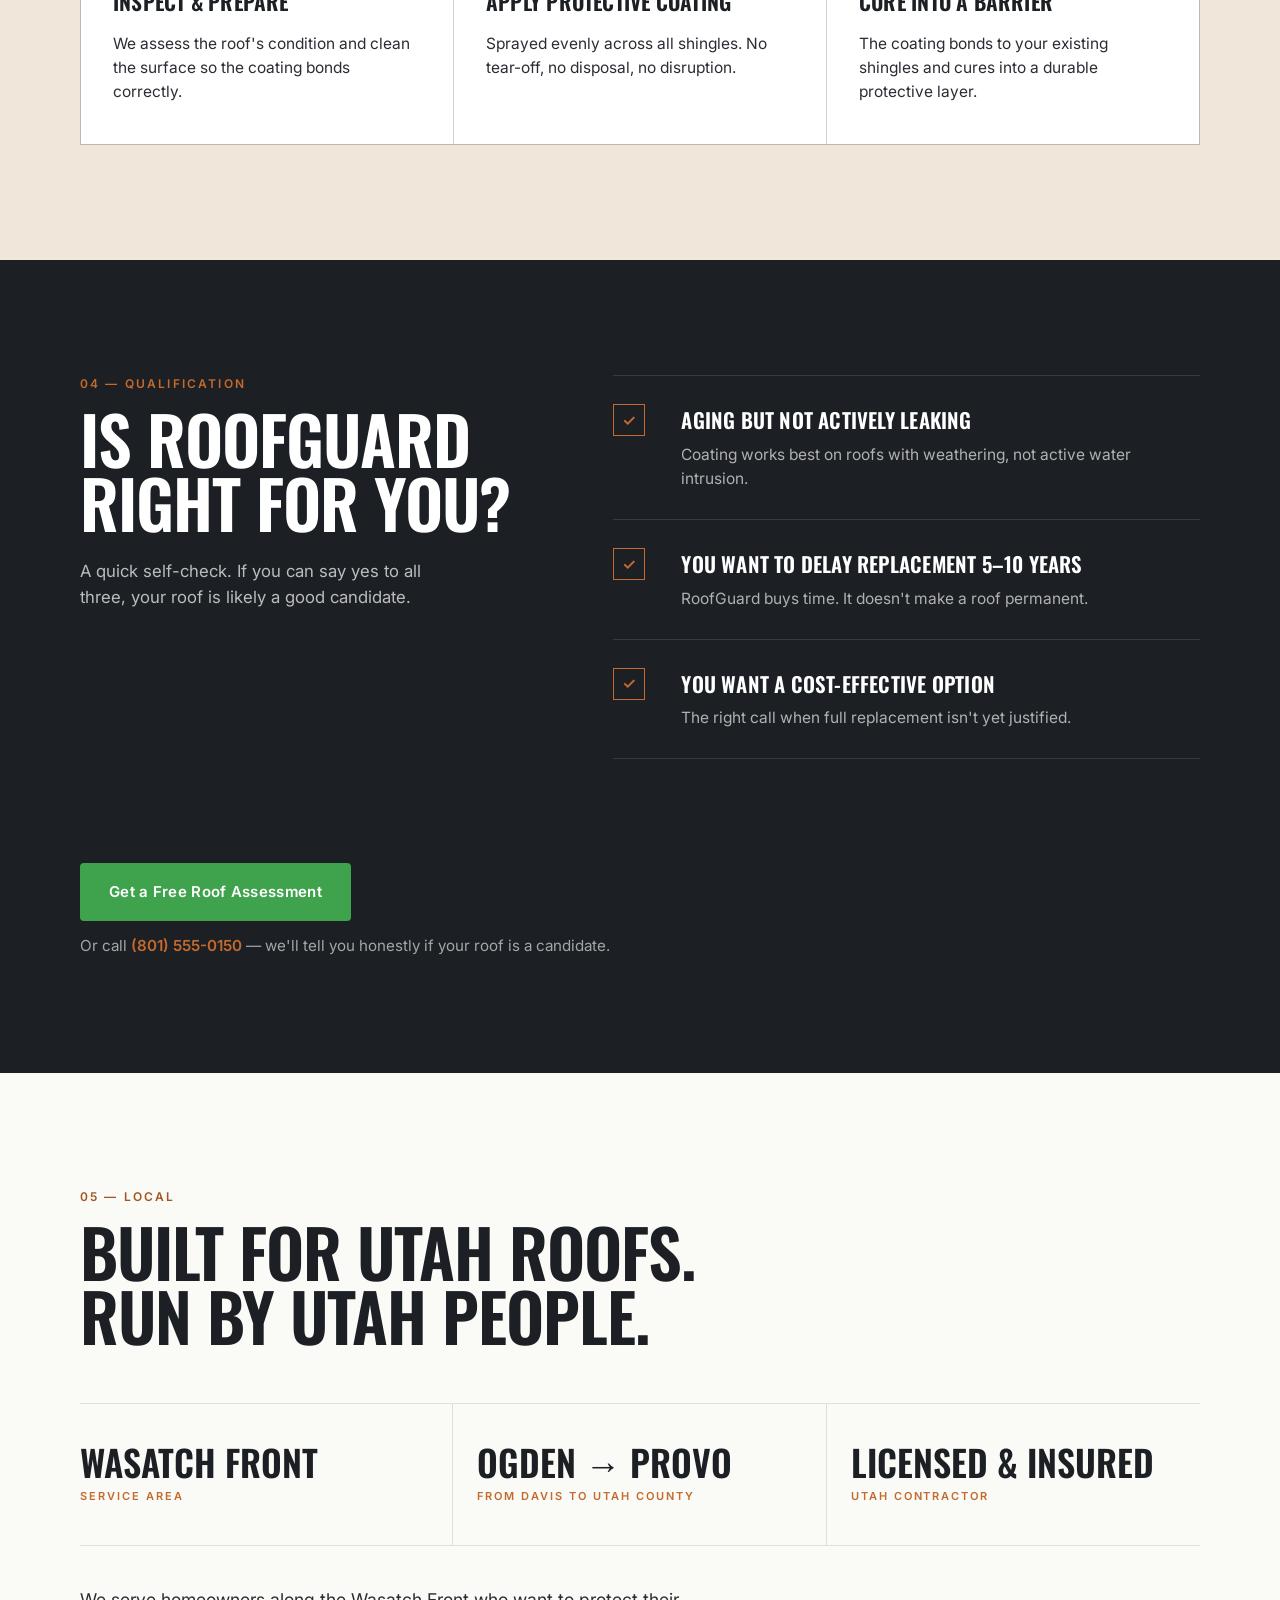
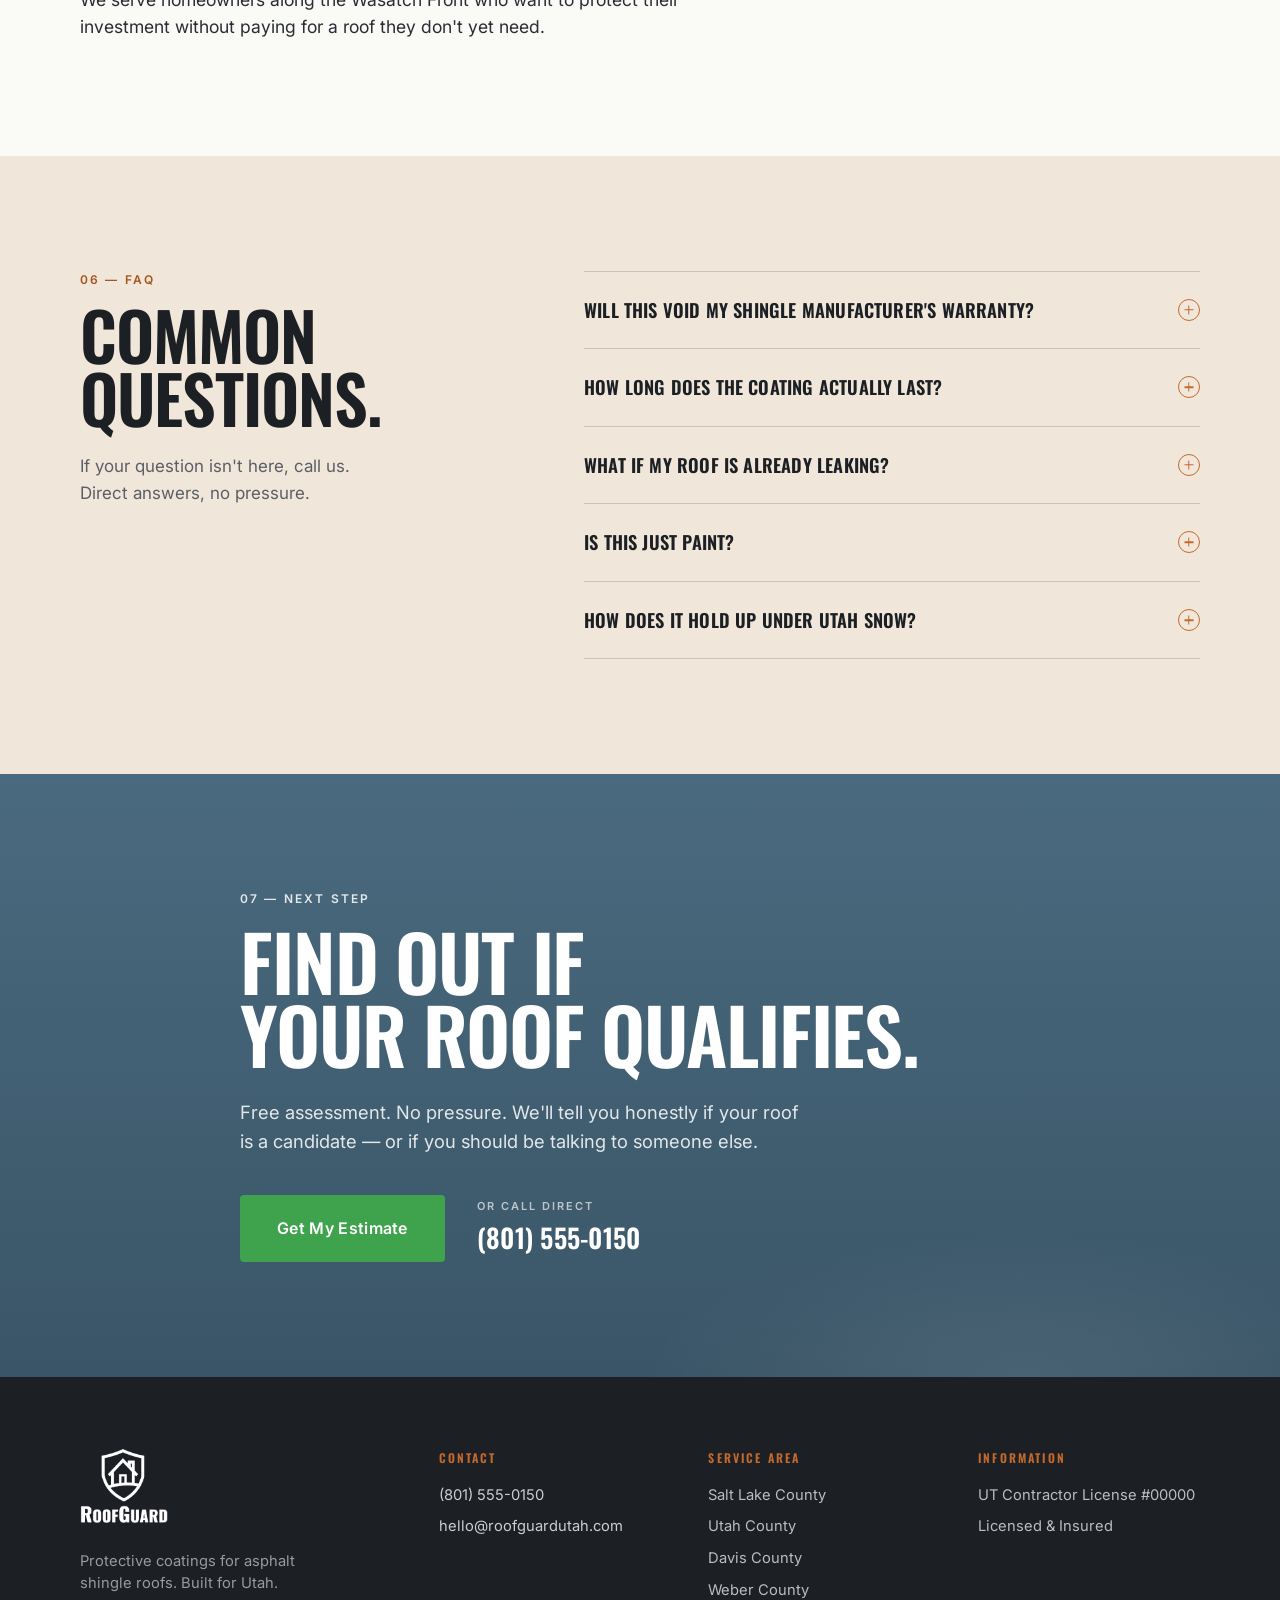
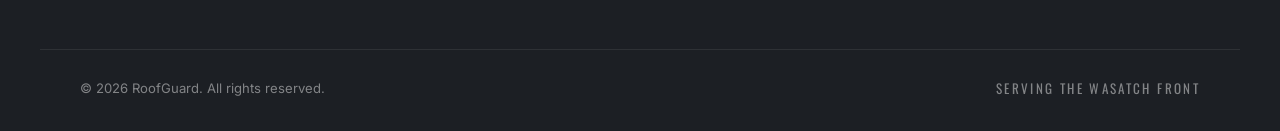
==== commit c81db8ab: "Update hero image, reduce pricing copy" ====
--- a/index.html
+++ b/index.html
@@ -125,7 +125,7 @@
             </header>
             <div class="cost-card-figure">
               <span class="cost-prefix">$</span>
-              <span class="cost-amount">2,000–5,000</span>
+              <span class="cost-amount">1,500–3,000</span>
             </div>
             <ul class="cost-card-list">
               <li>Protective coating, no tear-off</li>
--- a/styles.css
+++ b/styles.css
@@ -357,7 +357,7 @@
   background-size: cover;
   background-position: center;
 }
-/* Bottom fade + faint texture — always on top */
+/* Faint diagonal texture only — no darkening */
 .hero-photo::before {
   content: '';
   position: absolute;
@@ -370,8 +370,7 @@
       rgba(255,255,255,0.012) 1px,
       transparent 1px,
       transparent 5px
-    ),
-    linear-gradient(180deg, transparent 60%, rgba(28,31,36,0.55) 100%);
+    );
   pointer-events: none;
 }
 .hero-photo-overlay { z-index: 4; }
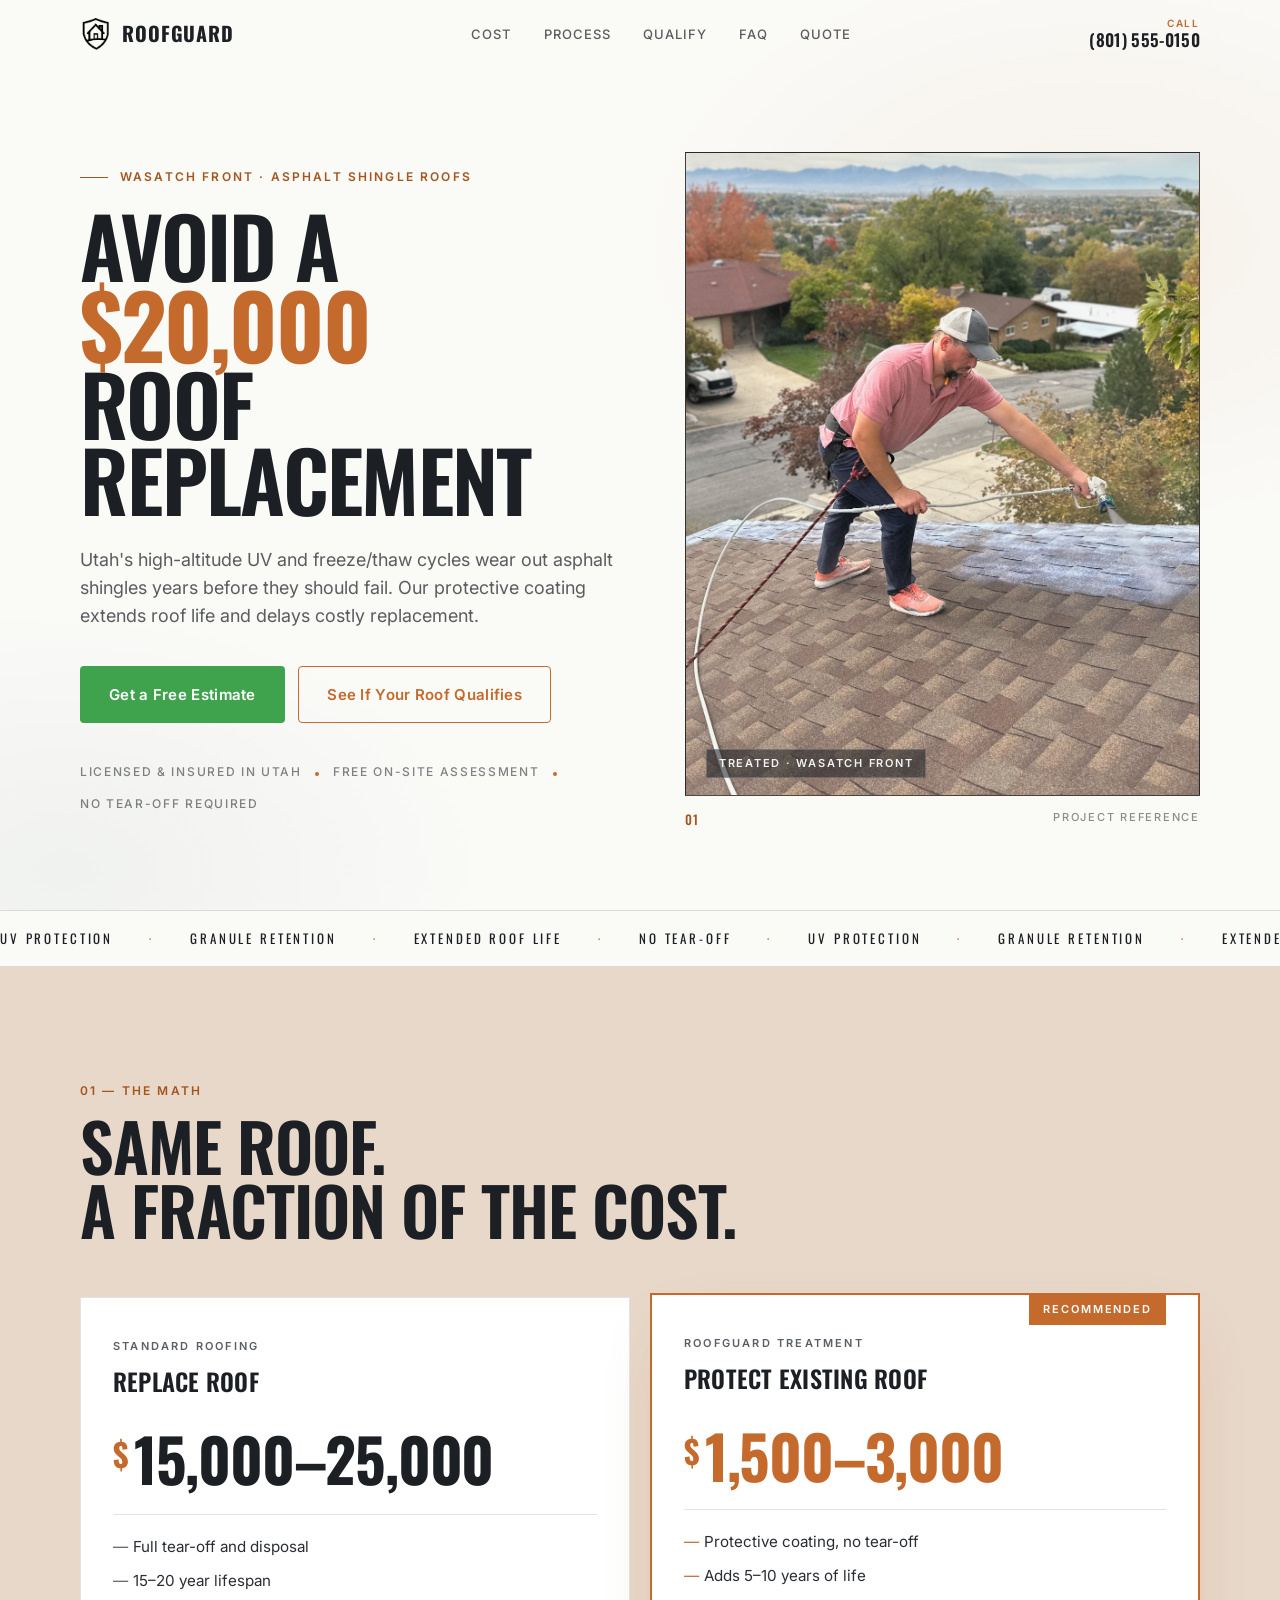
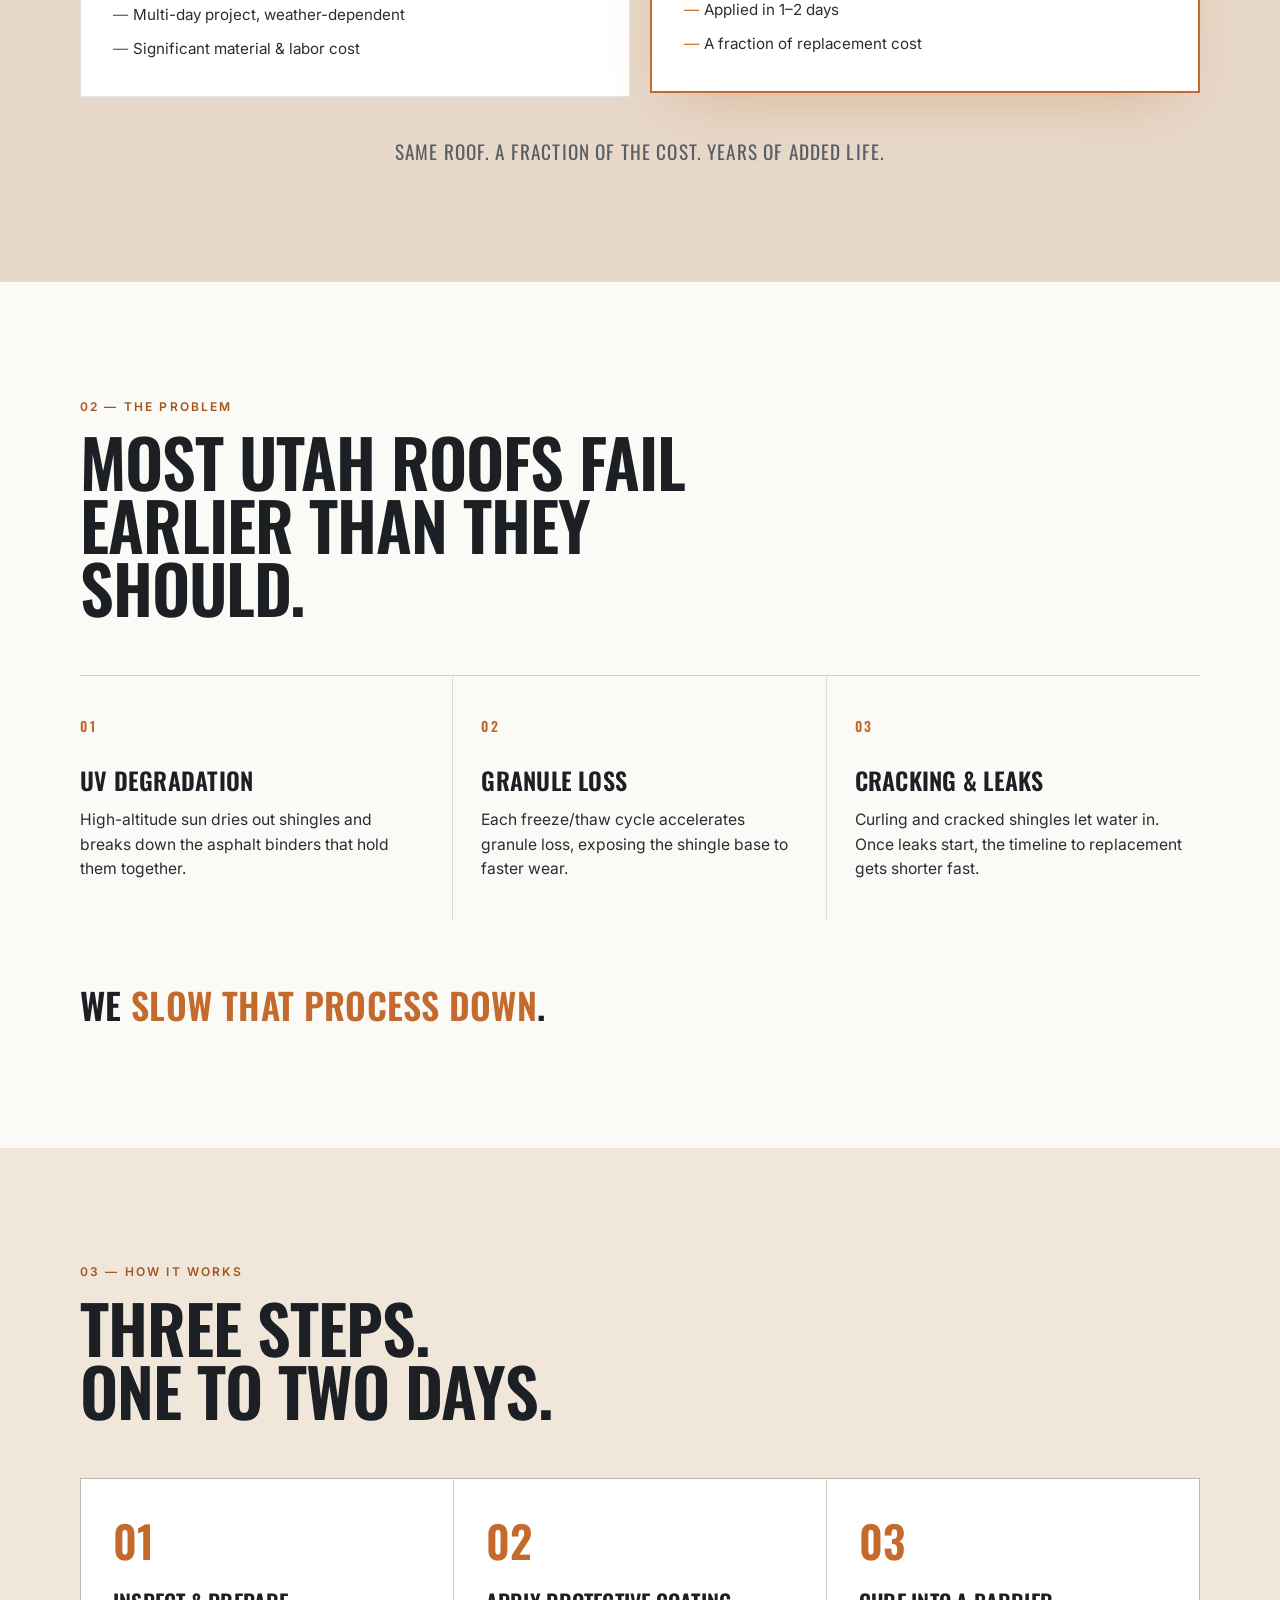
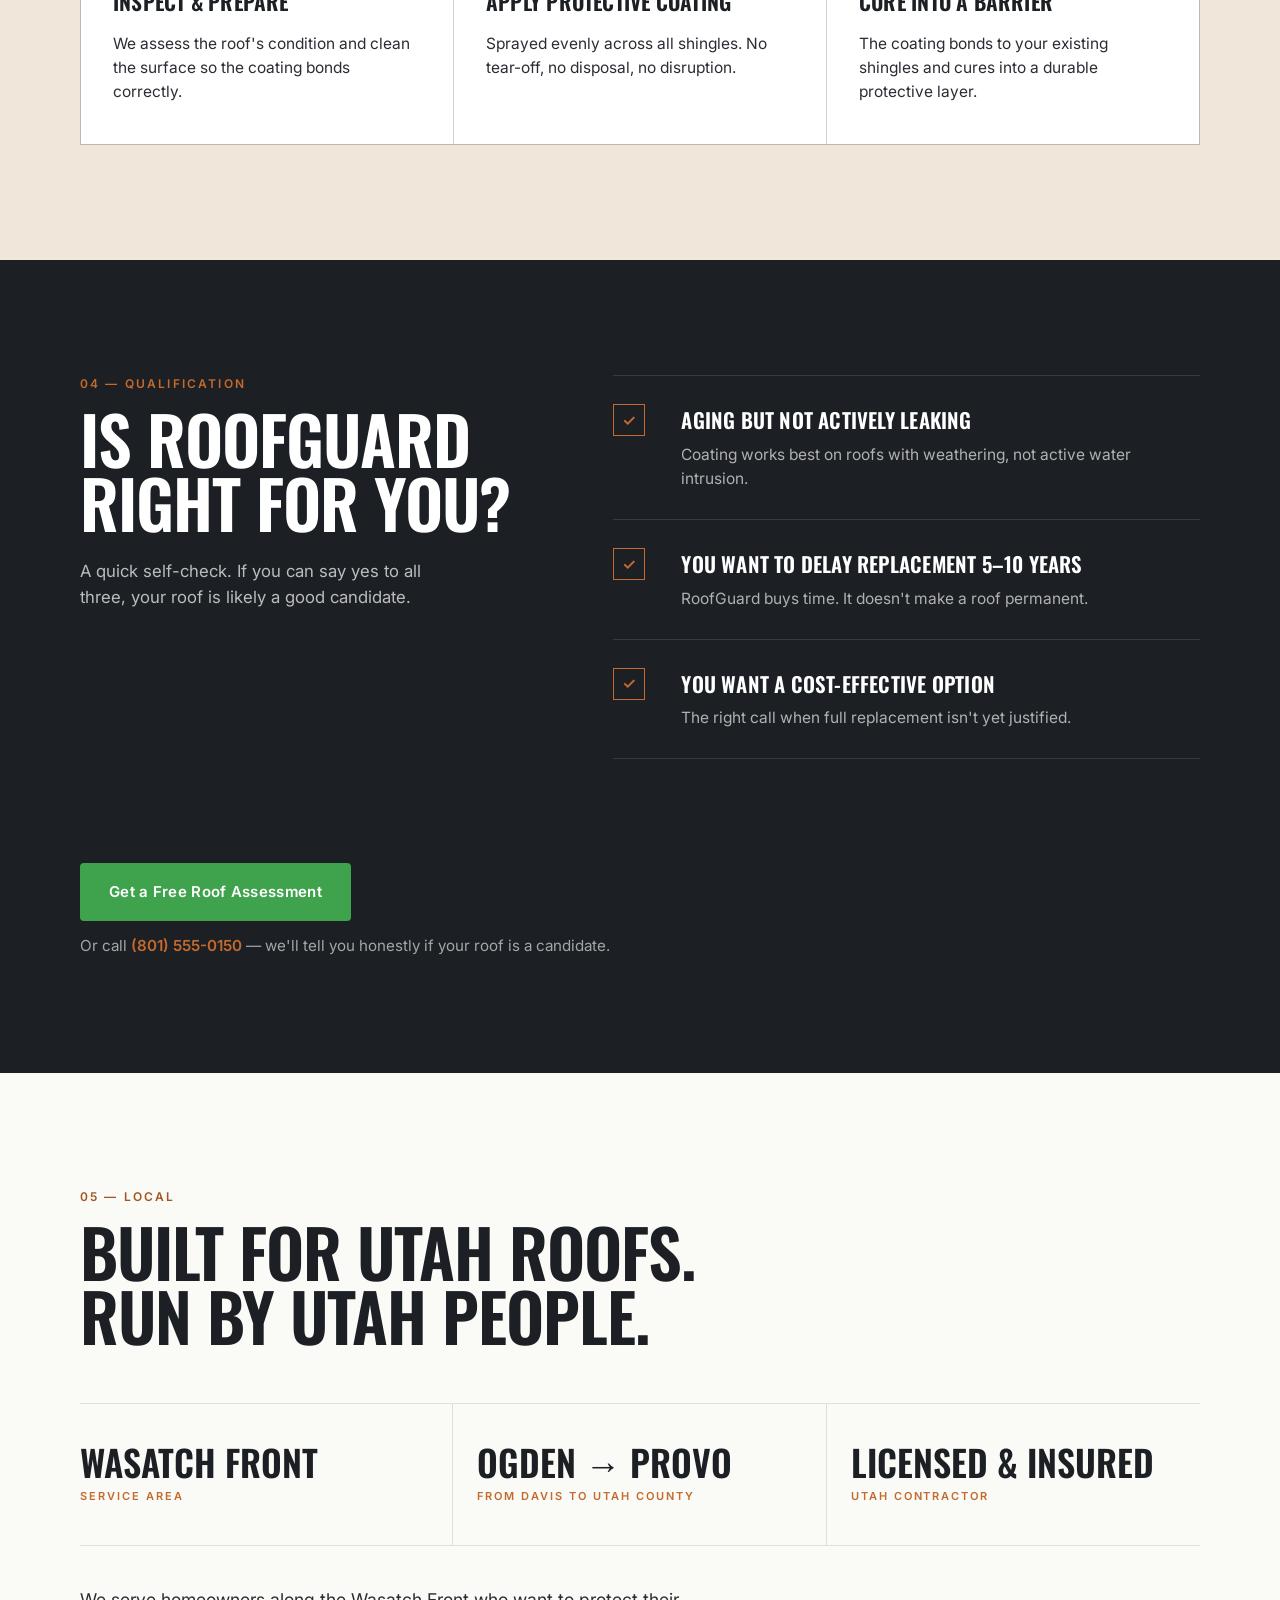
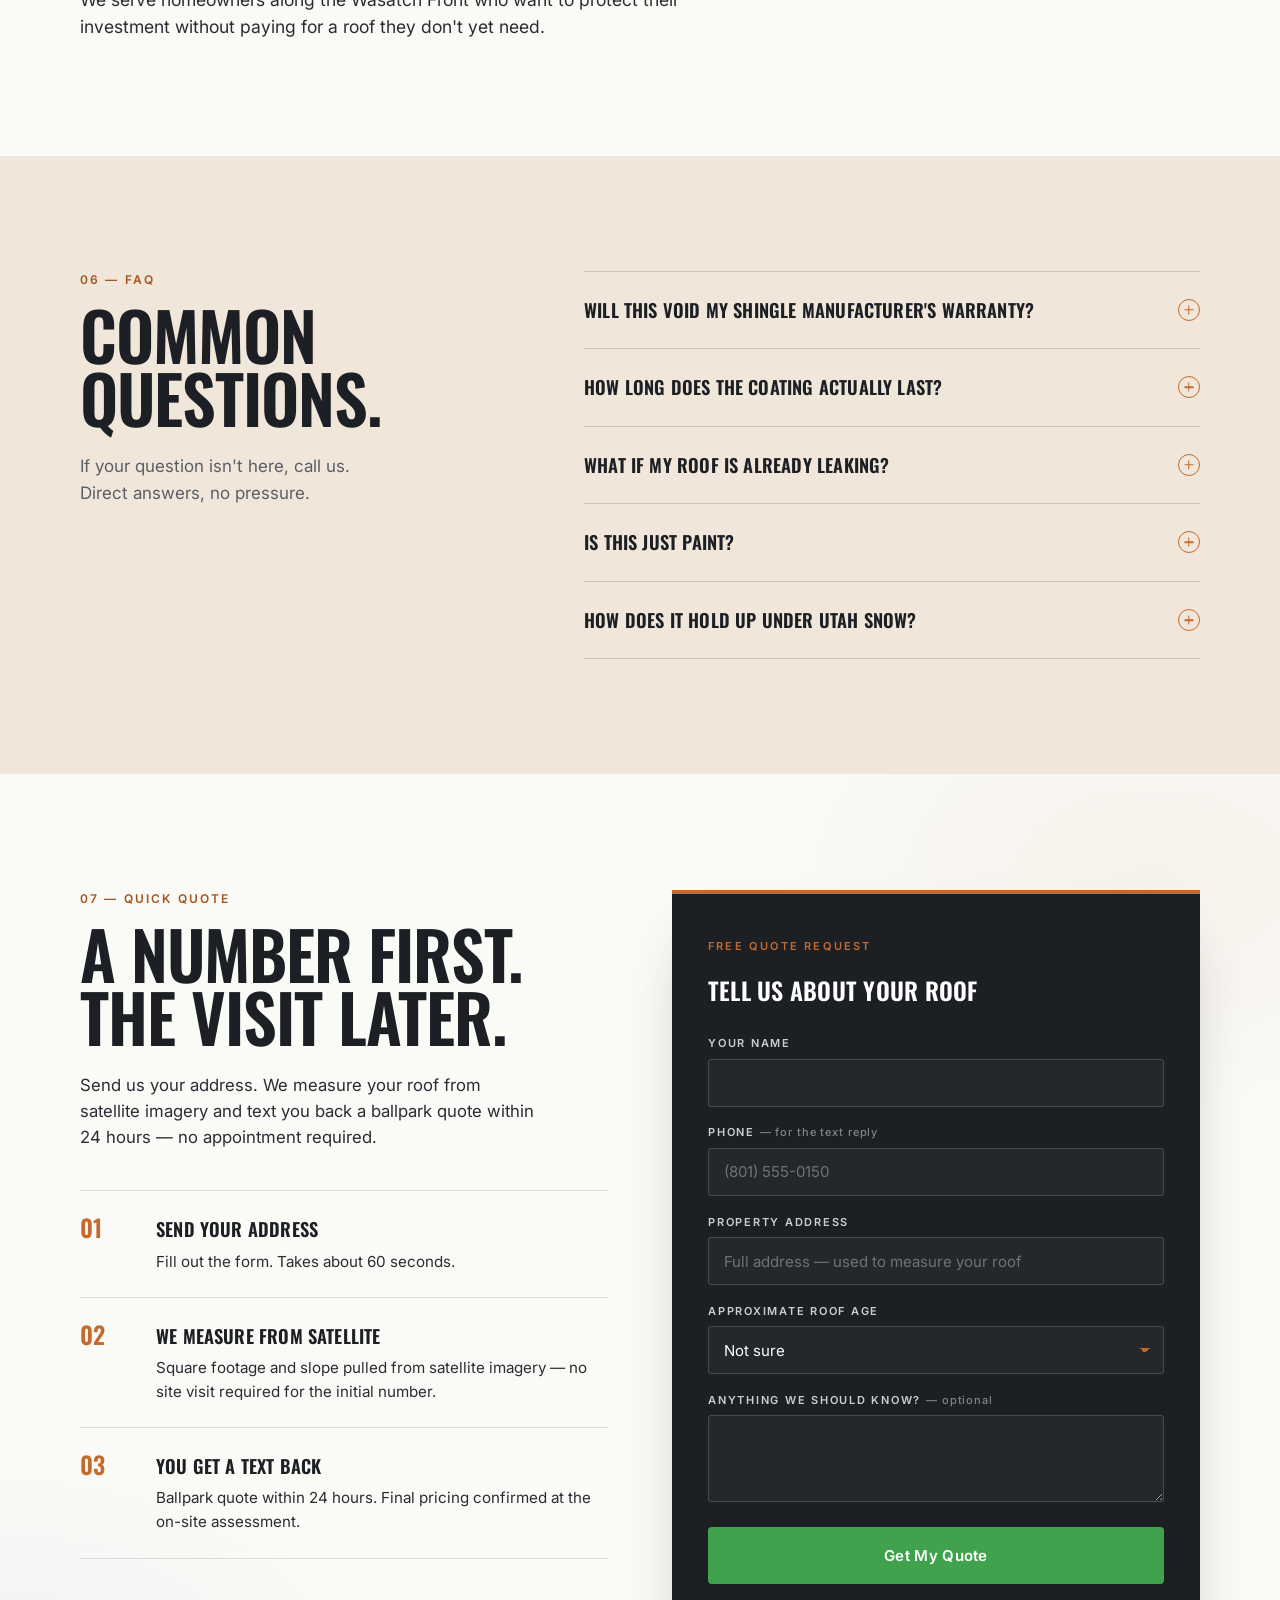
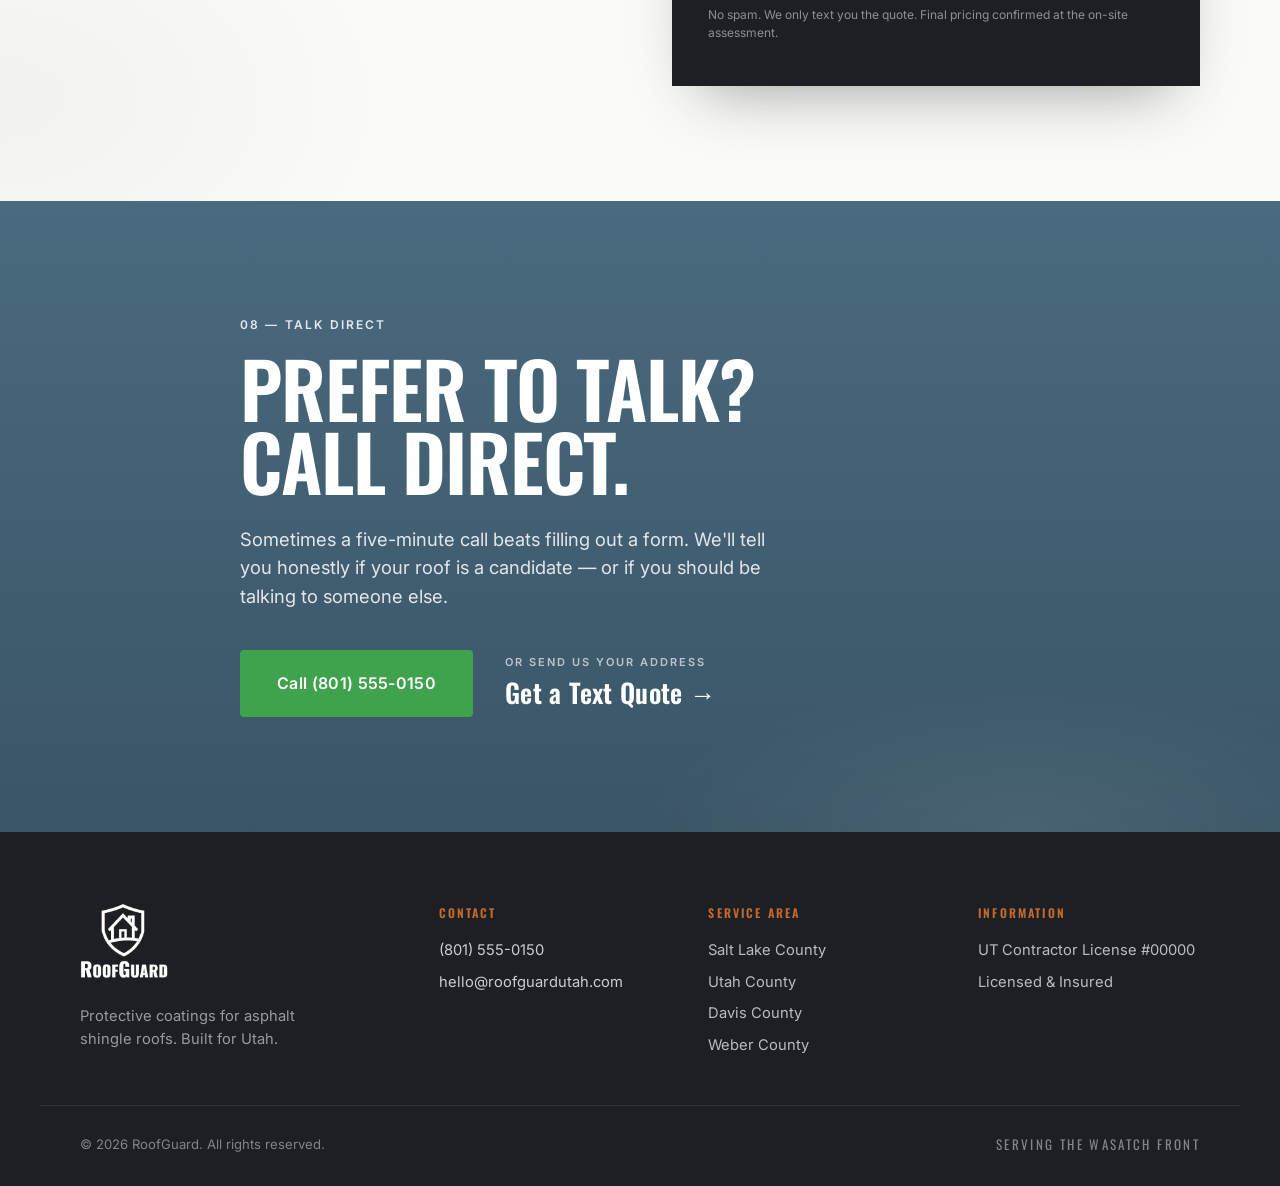
==== commit 82bf3ee1: "Feat: Add text-to-quote flow" ====
--- a/index.html
+++ b/index.html
@@ -28,6 +28,7 @@
         <a href="#process">Process</a>
         <a href="#qualify">Qualify</a>
         <a href="#faq">FAQ</a>
+        <a href="#quote">Quote</a>
       </nav>
       <a href="tel:+18015550150" class="header-phone">
         <span class="phone-label">Call</span>
@@ -52,7 +53,7 @@
             Utah's high-altitude UV and freeze/thaw cycles wear out asphalt shingles years before they should fail. Our protective coating extends roof life and delays costly replacement.
           </p>
           <div class="hero-ctas">
-            <a href="#qualify" class="btn btn-primary">Get a Free Estimate</a>
+            <a href="#quote" class="btn btn-primary">Get a Free Estimate</a>
             <a href="#qualify" class="btn btn-ghost">See If Your Roof Qualifies</a>
           </div>
           <ul class="hero-trust">
@@ -244,7 +245,7 @@
         </ul>
 
         <div class="qualify-cta">
-          <a href="tel:+18015550150" class="btn btn-primary">Get a Free Roof Assessment</a>
+          <a href="#quote" class="btn btn-primary">Get a Free Roof Assessment</a>
           <p class="qualify-cta-note">Or call <a href="tel:+18015550150">(801) 555-0150</a> — we'll tell you honestly if your roof is a candidate.</p>
         </div>
       </div>
@@ -340,19 +341,109 @@
       </div>
     </section>
 
+    <!-- ============ QUOTE FORM ============ -->
+    <section class="section section-quote" id="quote">
+      <div class="container quote-grid">
+        <div class="quote-copy">
+          <p class="section-eyebrow">07 — Quick Quote</p>
+          <h2 class="section-title">A Number First.<br />The Visit Later.</h2>
+          <p class="quote-intro">
+            Send us your address. We measure your roof from satellite imagery and text you back a ballpark quote within 24 hours — no appointment required.
+          </p>
+
+          <ol class="quote-steps">
+            <li>
+              <span class="quote-step-num">01</span>
+              <div>
+                <h3>Send Your Address</h3>
+                <p>Fill out the form. Takes about 60 seconds.</p>
+              </div>
+            </li>
+            <li>
+              <span class="quote-step-num">02</span>
+              <div>
+                <h3>We Measure From Satellite</h3>
+                <p>Square footage and slope pulled from satellite imagery — no site visit required for the initial number.</p>
+              </div>
+            </li>
+            <li>
+              <span class="quote-step-num">03</span>
+              <div>
+                <h3>You Get a Text Back</h3>
+                <p>Ballpark quote within 24 hours. Final pricing confirmed at the on-site assessment.</p>
+              </div>
+            </li>
+          </ol>
+        </div>
+
+        <div class="quote-form-wrap">
+          <form
+            name="text-quote"
+            method="POST"
+            action="/thanks.html"
+            data-netlify="true"
+            data-netlify-honeypot="bot-field"
+            class="quote-form"
+          >
+            <input type="hidden" name="form-name" value="text-quote" />
+            <p class="honeypot" hidden>
+              <label>Don't fill this out: <input name="bot-field" /></label>
+            </p>
+
+            <p class="quote-form-eyebrow">Free Quote Request</p>
+            <h3 class="quote-form-title">Tell us about your roof</h3>
+
+            <div class="field">
+              <label for="q-name">Your Name</label>
+              <input type="text" id="q-name" name="name" required autocomplete="name" />
+            </div>
+
+            <div class="field">
+              <label for="q-phone">Phone <span class="field-hint">— for the text reply</span></label>
+              <input type="tel" id="q-phone" name="phone" required autocomplete="tel" placeholder="(801) 555-0150" />
+            </div>
+
+            <div class="field">
+              <label for="q-address">Property Address</label>
+              <input type="text" id="q-address" name="address" required autocomplete="street-address" placeholder="Full address — used to measure your roof" />
+            </div>
+
+            <div class="field">
+              <label for="q-age">Approximate Roof Age</label>
+              <select id="q-age" name="roof_age">
+                <option value="">Not sure</option>
+                <option value="under-10">Under 10 years</option>
+                <option value="10-15">10–15 years</option>
+                <option value="15-20">15–20 years</option>
+                <option value="over-20">Over 20 years</option>
+              </select>
+            </div>
+
+            <div class="field">
+              <label for="q-notes">Anything we should know? <span class="field-hint">— optional</span></label>
+              <textarea id="q-notes" name="notes" rows="3"></textarea>
+            </div>
+
+            <button type="submit" class="btn btn-primary btn-block">Get My Quote</button>
+            <p class="quote-form-fine">No spam. We only text you the quote. Final pricing confirmed at the on-site assessment.</p>
+          </form>
+        </div>
+      </div>
+    </section>
+
     <!-- ============ FINAL CTA ============ -->
     <section class="section section-final" id="contact">
       <div class="container final-inner">
-        <p class="section-eyebrow eyebrow-light">07 — Next Step</p>
-        <h2 class="final-headline">Find Out If<br />Your Roof Qualifies.</h2>
+        <p class="section-eyebrow eyebrow-light">08 — Talk Direct</p>
+        <h2 class="final-headline">Prefer to Talk?<br />Call Direct.</h2>
         <p class="final-sub">
-          Free assessment. No pressure. We'll tell you honestly if your roof is a candidate — or if you should be talking to someone else.
+          Sometimes a five-minute call beats filling out a form. We'll tell you honestly if your roof is a candidate — or if you should be talking to someone else.
         </p>
         <div class="final-cta-row">
-          <a href="tel:+18015550150" class="btn btn-primary btn-lg">Get My Estimate</a>
-          <a href="tel:+18015550150" class="final-phone">
-            <span class="phone-tag">Or call direct</span>
-            <span class="phone-big">(801) 555-0150</span>
+          <a href="tel:+18015550150" class="btn btn-primary btn-lg">Call (801) 555-0150</a>
+          <a href="#quote" class="final-phone">
+            <span class="phone-tag">Or send us your address</span>
+            <span class="phone-big">Get a Text Quote →</span>
           </a>
         </div>
       </div>
--- a/styles.css
+++ b/styles.css
@@ -869,6 +869,163 @@
   .faq-grid { grid-template-columns: 1fr; gap: 2.5rem; }
 }
 
+/* ---------- QUOTE FORM ---------- */
+.section-quote { background: var(--paper); position: relative; }
+.section-quote::before {
+  content: '';
+  position: absolute;
+  inset: 0;
+  background:
+    radial-gradient(ellipse 50% 40% at 90% 10%, rgba(196, 106, 45, 0.06), transparent 60%),
+    radial-gradient(ellipse 50% 40% at 0% 90%, rgba(74, 106, 127, 0.05), transparent 60%);
+  pointer-events: none;
+}
+.quote-grid {
+  display: grid;
+  grid-template-columns: 1fr 1fr;
+  gap: 4rem;
+  align-items: start;
+  position: relative;
+}
+.quote-intro {
+  margin-top: 1.5rem;
+  font-size: 1.05rem;
+  color: var(--ink);
+  max-width: 460px;
+}
+.quote-steps {
+  margin-top: 2.5rem;
+  display: flex;
+  flex-direction: column;
+}
+.quote-steps li {
+  display: grid;
+  grid-template-columns: 56px 1fr;
+  gap: 1.25rem;
+  padding: 1.5rem 0;
+  border-top: 1px solid var(--rule);
+  align-items: start;
+}
+.quote-steps li:last-child { border-bottom: 1px solid var(--rule); }
+.quote-step-num {
+  font-family: var(--font-display);
+  font-size: 1.5rem;
+  font-weight: 600;
+  color: var(--copper);
+  letter-spacing: 0;
+  line-height: 1;
+}
+.quote-steps h3 {
+  font-family: var(--font-display);
+  font-size: 1.15rem;
+  text-transform: uppercase;
+  letter-spacing: 0.01em;
+  font-weight: 600;
+  color: var(--charcoal);
+  margin-bottom: 0.35rem;
+}
+.quote-steps p {
+  color: var(--ink);
+  font-size: 0.95rem;
+}
+
+/* Form panel */
+.quote-form-wrap {
+  background: var(--charcoal);
+  color: #fff;
+  padding: 2.75rem 2.25rem;
+  border-top: 4px solid var(--copper);
+  position: relative;
+  box-shadow: 0 30px 60px -30px rgba(28, 31, 36, 0.45);
+}
+.quote-form { display: flex; flex-direction: column; gap: 1.1rem; }
+.quote-form-eyebrow {
+  font-size: 11px;
+  font-weight: 600;
+  letter-spacing: 0.2em;
+  text-transform: uppercase;
+  color: var(--copper);
+}
+.quote-form-title {
+  font-family: var(--font-display);
+  font-size: 1.5rem;
+  text-transform: uppercase;
+  letter-spacing: 0.01em;
+  font-weight: 600;
+  color: #fff;
+  margin-bottom: 0.5rem;
+}
+.field {
+  display: flex;
+  flex-direction: column;
+  gap: 0.4rem;
+}
+.field label {
+  font-size: 11px;
+  font-weight: 600;
+  letter-spacing: 0.16em;
+  text-transform: uppercase;
+  color: rgba(255,255,255,0.78);
+}
+.field-hint {
+  color: rgba(255,255,255,0.45);
+  font-weight: 500;
+  letter-spacing: 0.08em;
+  text-transform: none;
+}
+.field input,
+.field select,
+.field textarea {
+  font-family: var(--font-body);
+  font-size: 15px;
+  color: #fff;
+  background: rgba(255,255,255,0.04);
+  border: 1px solid rgba(255,255,255,0.16);
+  border-radius: 3px;
+  padding: 0.85rem 0.95rem;
+  width: 100%;
+  transition: border-color 160ms var(--ease), background 160ms var(--ease);
+}
+.field input::placeholder,
+.field textarea::placeholder {
+  color: rgba(255,255,255,0.35);
+}
+.field input:focus,
+.field select:focus,
+.field textarea:focus {
+  outline: none;
+  border-color: var(--copper);
+  background: rgba(255,255,255,0.06);
+}
+.field select {
+  appearance: none;
+  -webkit-appearance: none;
+  background-image: linear-gradient(45deg, transparent 50%, var(--copper) 50%),
+                    linear-gradient(135deg, var(--copper) 50%, transparent 50%);
+  background-position: calc(100% - 18px) center, calc(100% - 13px) center;
+  background-size: 5px 5px, 5px 5px;
+  background-repeat: no-repeat;
+  padding-right: 2.5rem;
+  cursor: pointer;
+}
+.field textarea { resize: vertical; min-height: 80px; }
+
+.btn-block { width: 100%; margin-top: 0.5rem; }
+
+.quote-form-fine {
+  font-size: 12px;
+  color: rgba(255,255,255,0.5);
+  line-height: 1.5;
+  margin-top: 0.25rem;
+}
+
+.honeypot { display: none !important; }
+
+@media (max-width: 900px) {
+  .quote-grid { grid-template-columns: 1fr; gap: 2.5rem; }
+  .quote-form-wrap { padding: 2rem 1.5rem; }
+}
+
 /* ---------- FINAL CTA ---------- */
 .section-final {
   background: var(--slate);
@@ -1006,6 +1163,101 @@
   .footer-grid { grid-template-columns: 1fr; }
 }
 
+/* ---------- Thanks page ---------- */
+.thanks-body {
+  background: var(--charcoal);
+  color: #fff;
+  min-height: 100vh;
+  display: flex;
+  flex-direction: column;
+}
+.thanks-main {
+  flex: 1;
+  display: flex;
+  align-items: center;
+  padding: 4rem 0;
+  position: relative;
+  overflow: hidden;
+}
+.thanks-main::before {
+  content: '';
+  position: absolute;
+  inset: 0;
+  background:
+    radial-gradient(ellipse 60% 50% at 80% 30%, rgba(196, 106, 45, 0.10), transparent 60%),
+    radial-gradient(ellipse 60% 50% at 10% 80%, rgba(74, 106, 127, 0.10), transparent 60%);
+  pointer-events: none;
+}
+.thanks-inner {
+  position: relative;
+  max-width: 720px;
+}
+.thanks-brand {
+  display: inline-flex;
+  align-items: center;
+  gap: 0.65rem;
+  text-decoration: none;
+  color: #fff;
+  margin-bottom: 4rem;
+}
+.thanks-brand .brand-mark { filter: invert(1); width: 28px; height: 28px; }
+.thanks-headline {
+  font-family: var(--font-display);
+  font-size: clamp(2.5rem, 6vw, 4.5rem);
+  text-transform: uppercase;
+  font-weight: 600;
+  letter-spacing: -0.015em;
+  line-height: 0.95;
+  color: #fff;
+  margin: 1rem 0 1.75rem;
+}
+.thanks-sub {
+  font-size: 1.1rem;
+  color: rgba(255,255,255,0.78);
+  max-width: 560px;
+  margin-bottom: 3rem;
+}
+.thanks-meta {
+  display: grid;
+  grid-template-columns: 1fr 1fr;
+  gap: 2rem;
+  padding: 2rem 0;
+  border-top: 1px solid rgba(255,255,255,0.12);
+  border-bottom: 1px solid rgba(255,255,255,0.12);
+  margin-bottom: 2.5rem;
+}
+.thanks-meta-label {
+  font-size: 11px;
+  font-weight: 600;
+  letter-spacing: 0.18em;
+  text-transform: uppercase;
+  color: var(--copper);
+  margin-bottom: 0.4rem;
+}
+.thanks-meta-value {
+  font-family: var(--font-display);
+  font-size: 1.35rem;
+  font-weight: 600;
+  letter-spacing: 0.01em;
+  color: #fff;
+  text-decoration: none;
+}
+.thanks-meta-value:hover { color: var(--copper); }
+.thanks-back {
+  background: transparent;
+  color: #fff;
+  border-color: rgba(255,255,255,0.4);
+}
+.thanks-back:hover {
+  background: var(--copper);
+  border-color: var(--copper);
+  color: #fff;
+}
+@media (max-width: 600px) {
+  .thanks-meta { grid-template-columns: 1fr; gap: 1.25rem; }
+  .thanks-brand { margin-bottom: 2.5rem; }
+}
+
 /* ---------- Tap target sizing for buttons on mobile ---------- */
 @media (max-width: 480px) {
   .btn { width: 100%; }
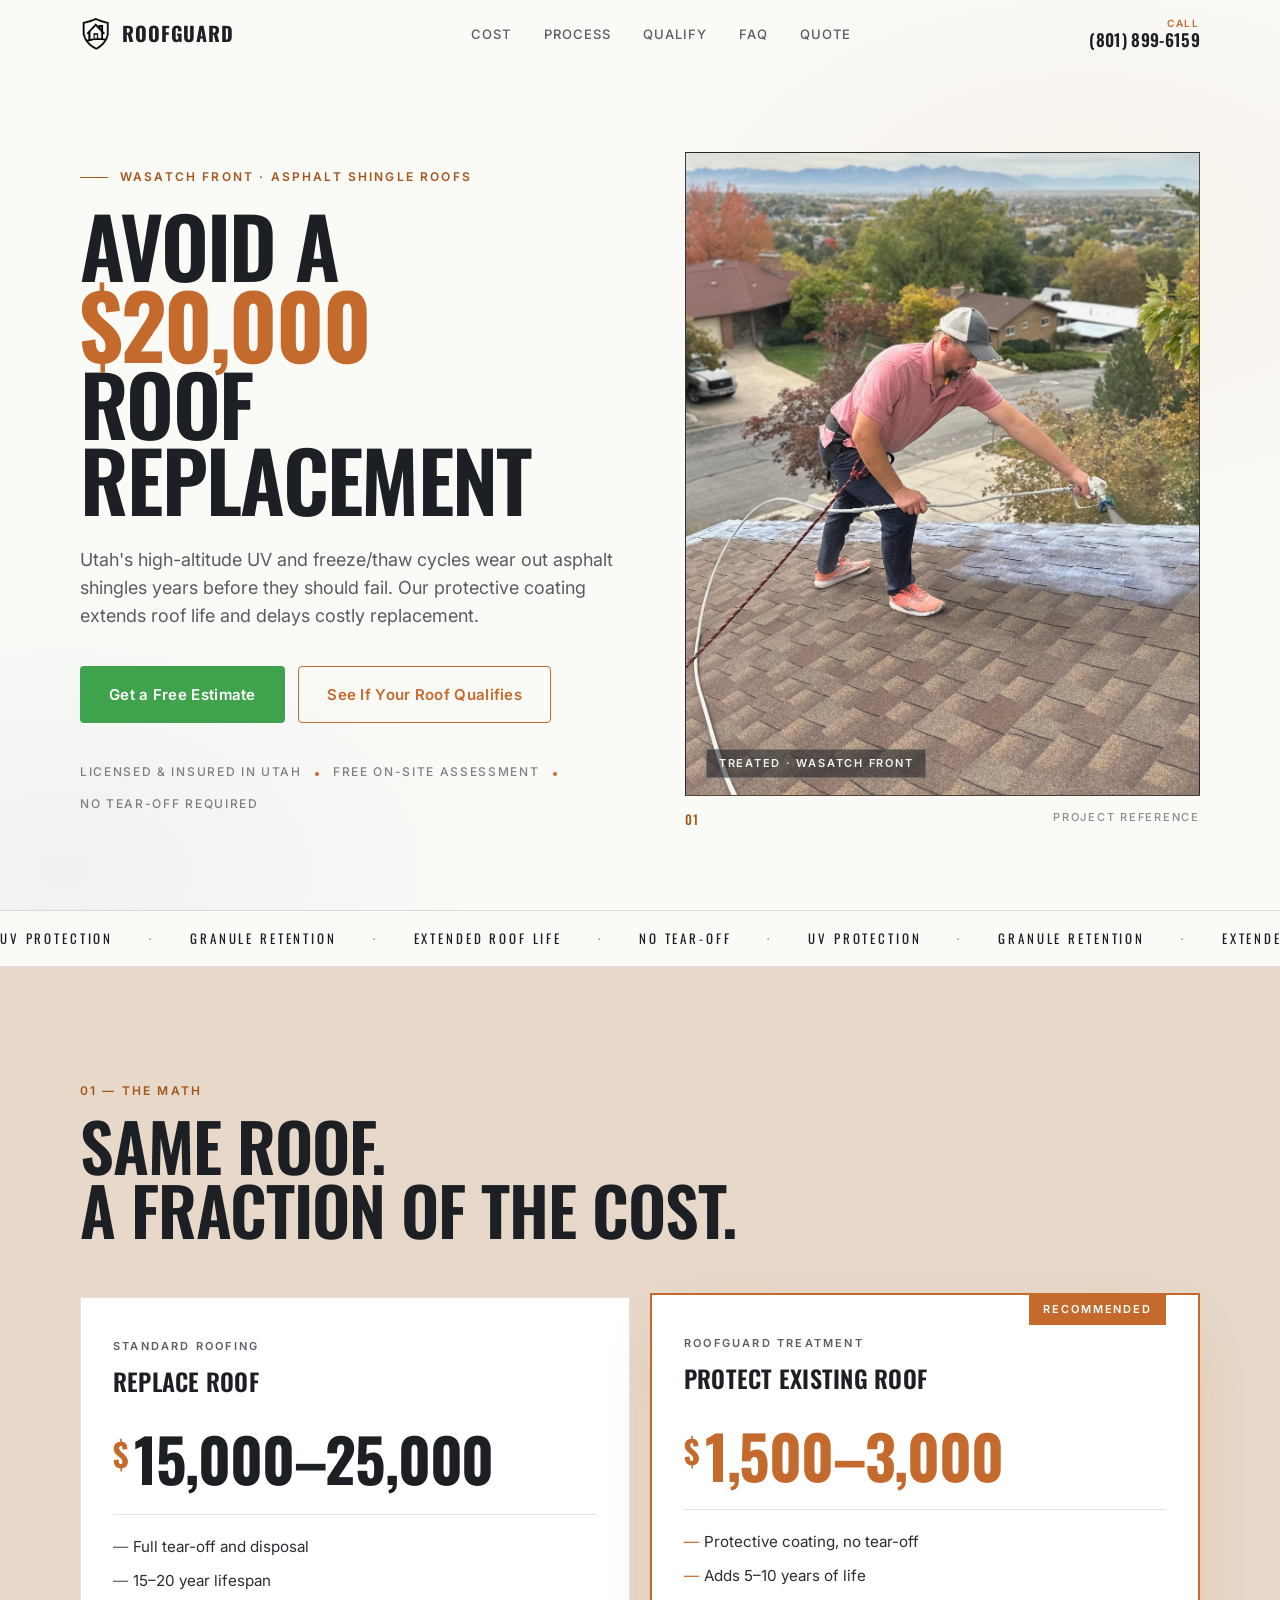
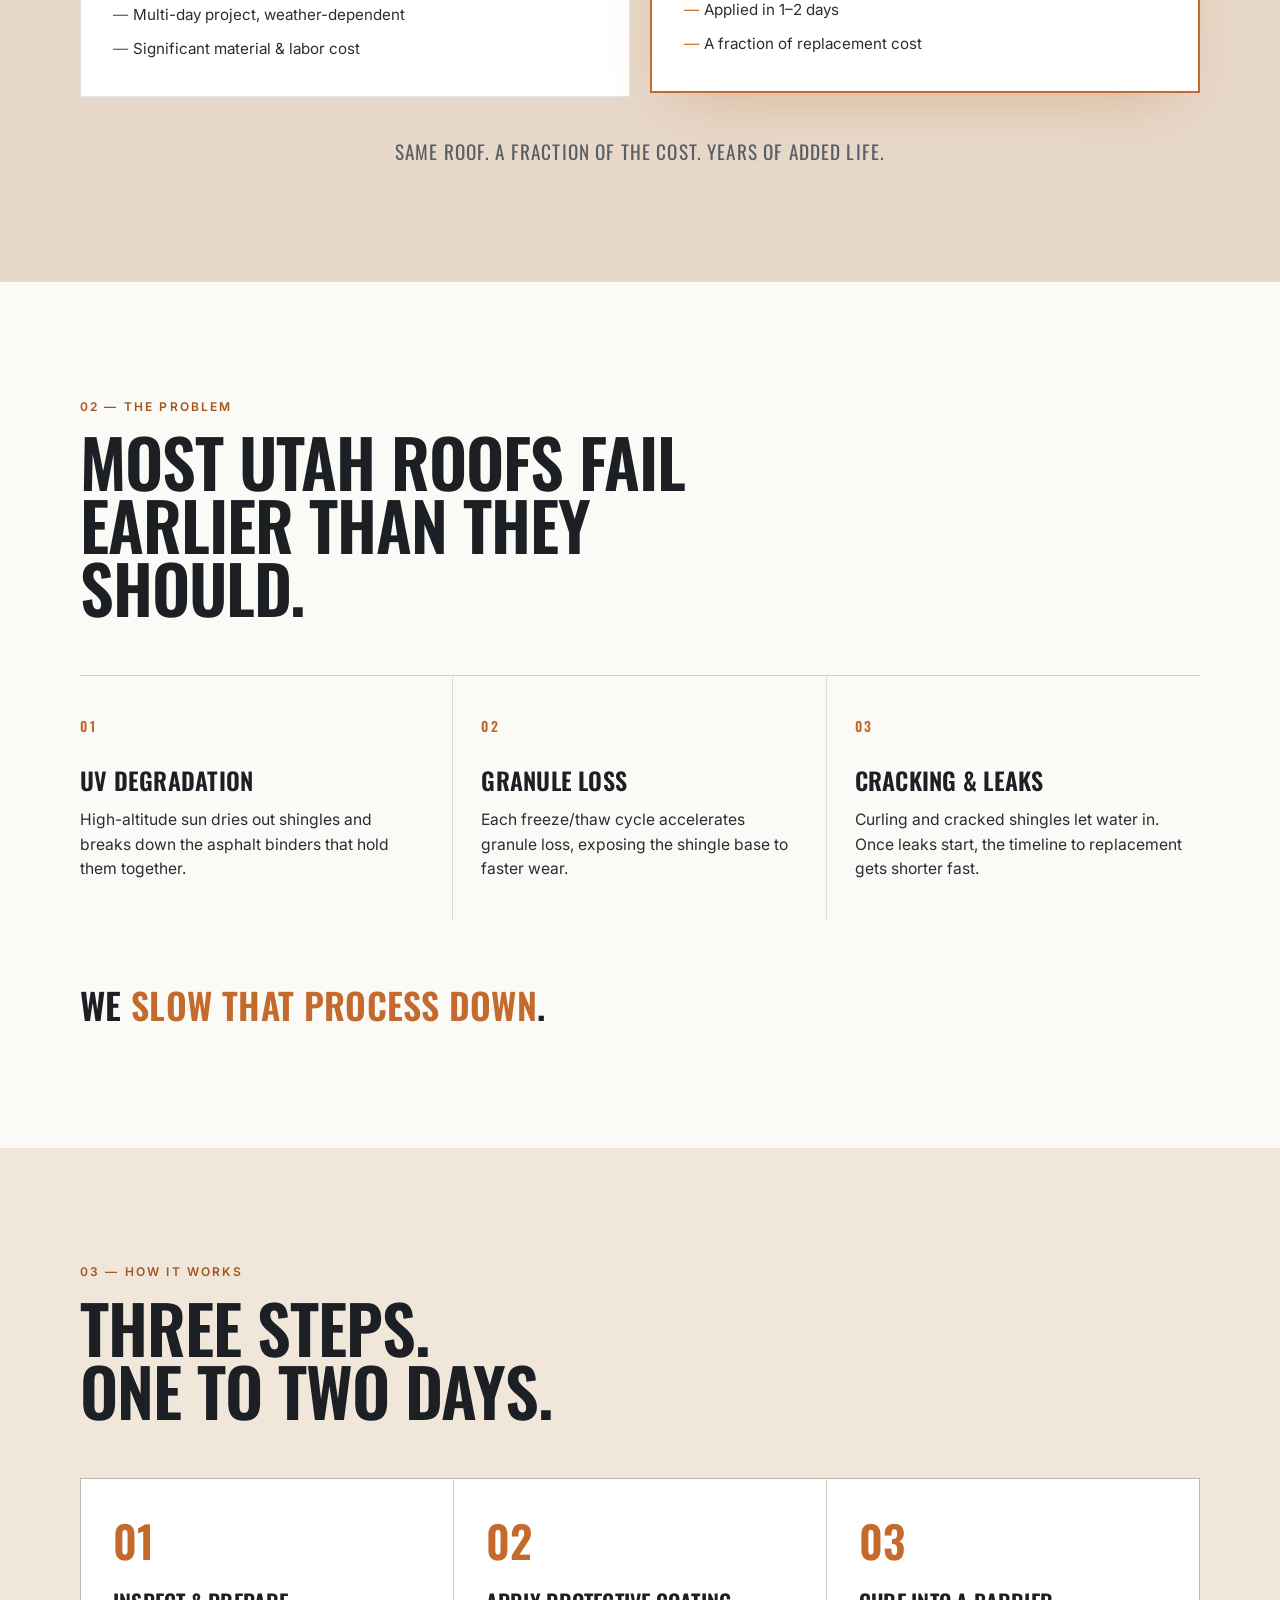
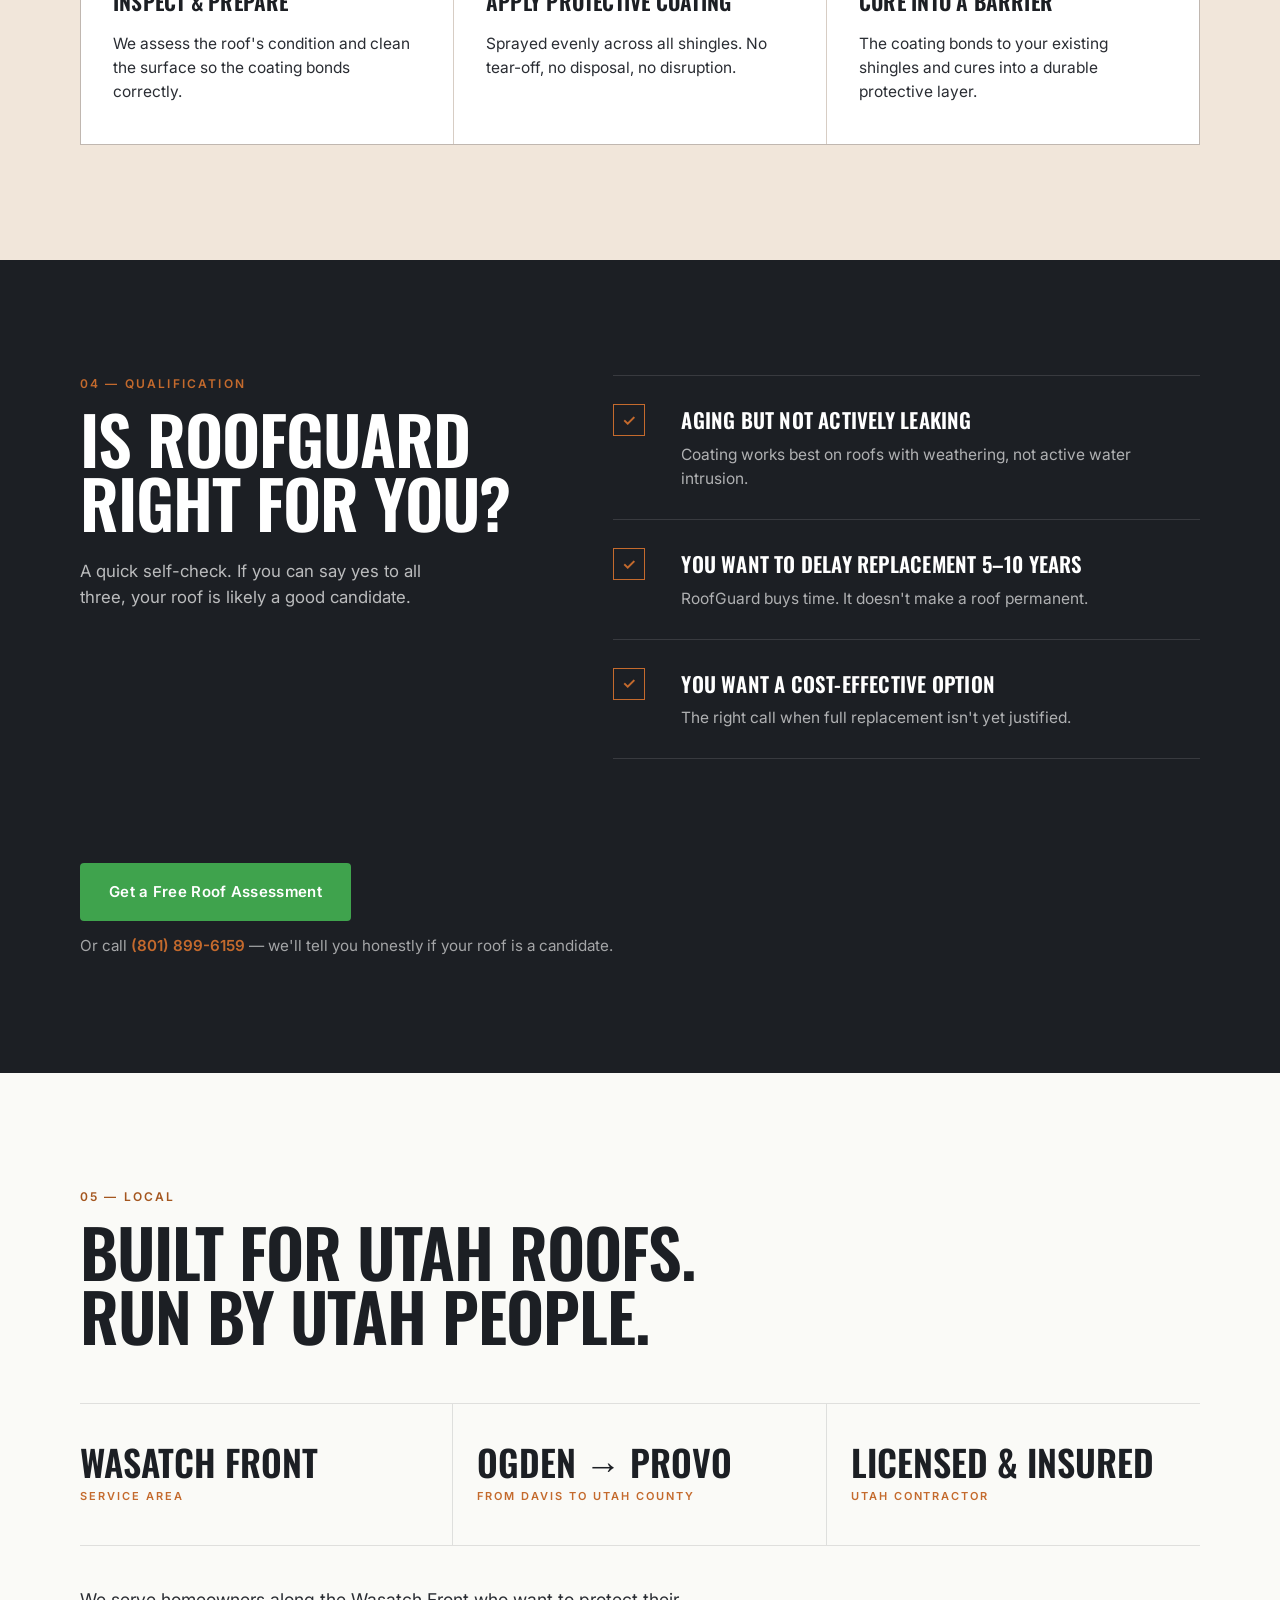
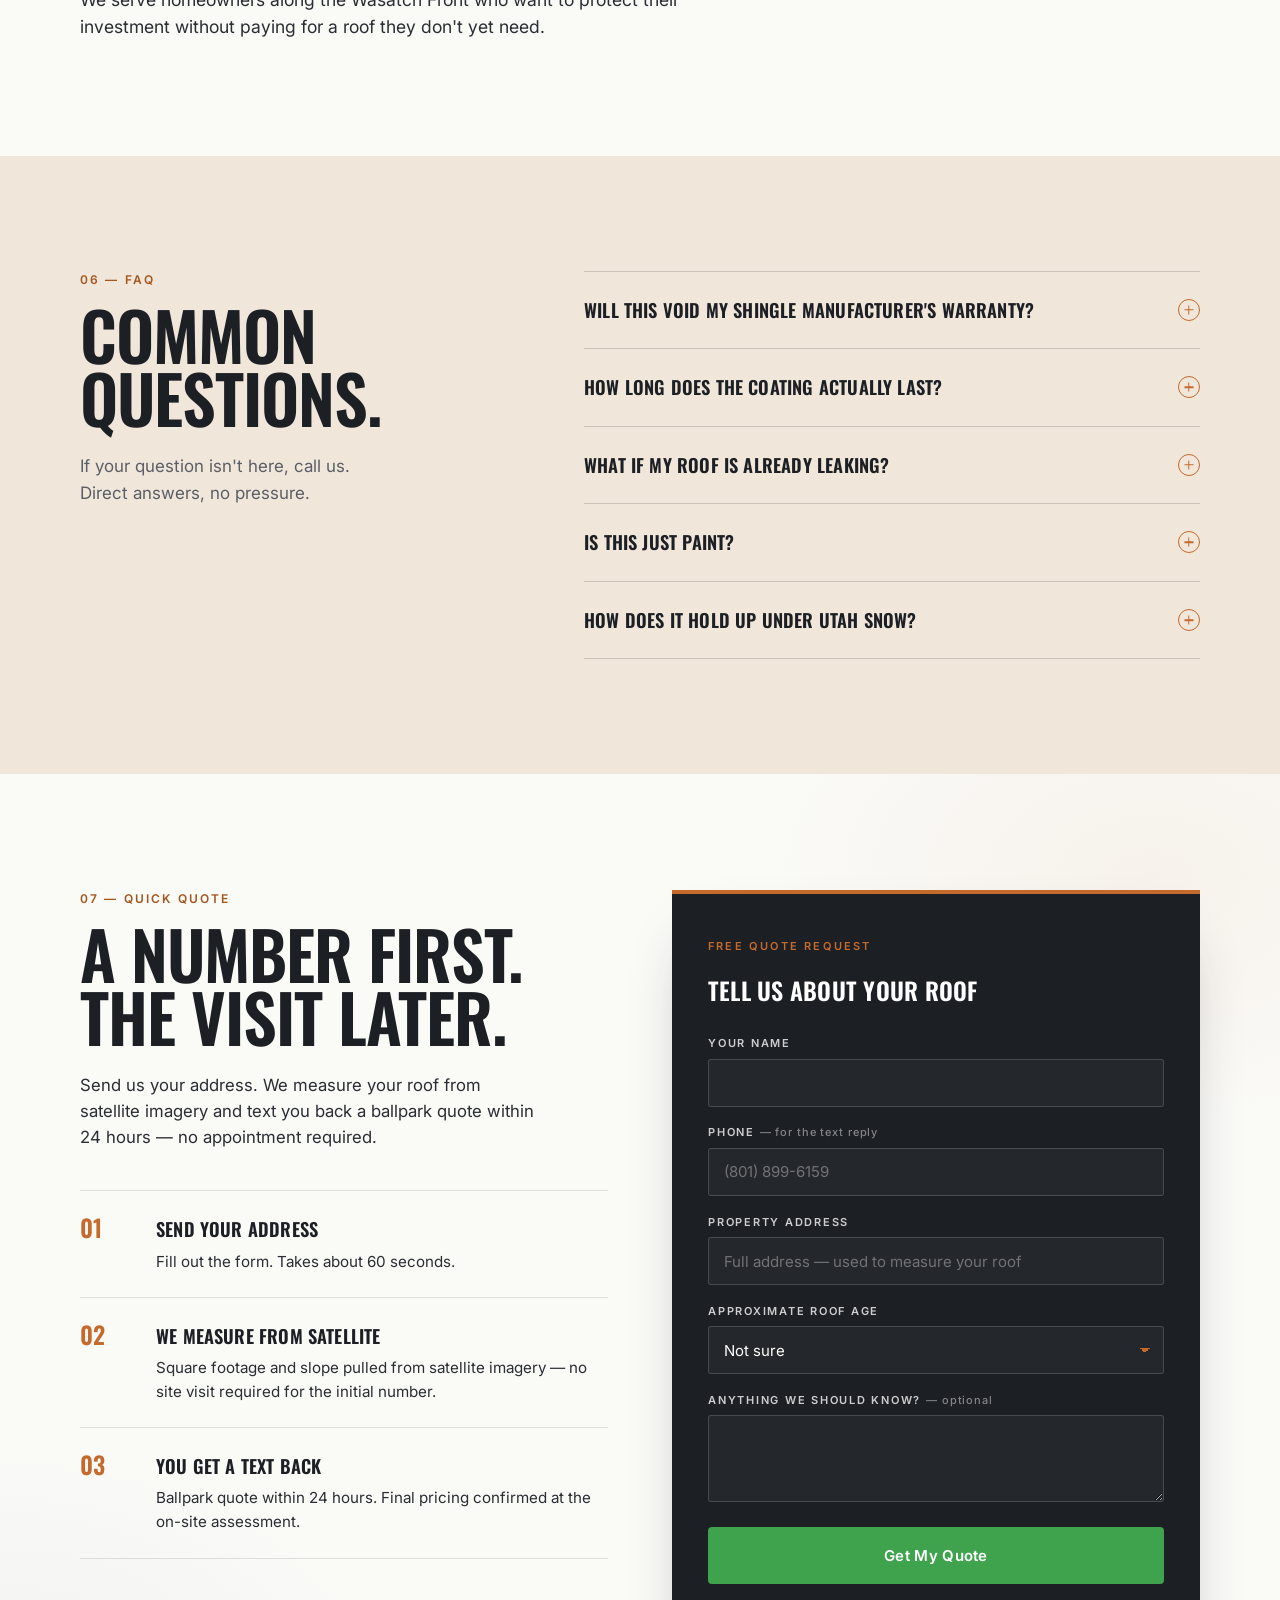
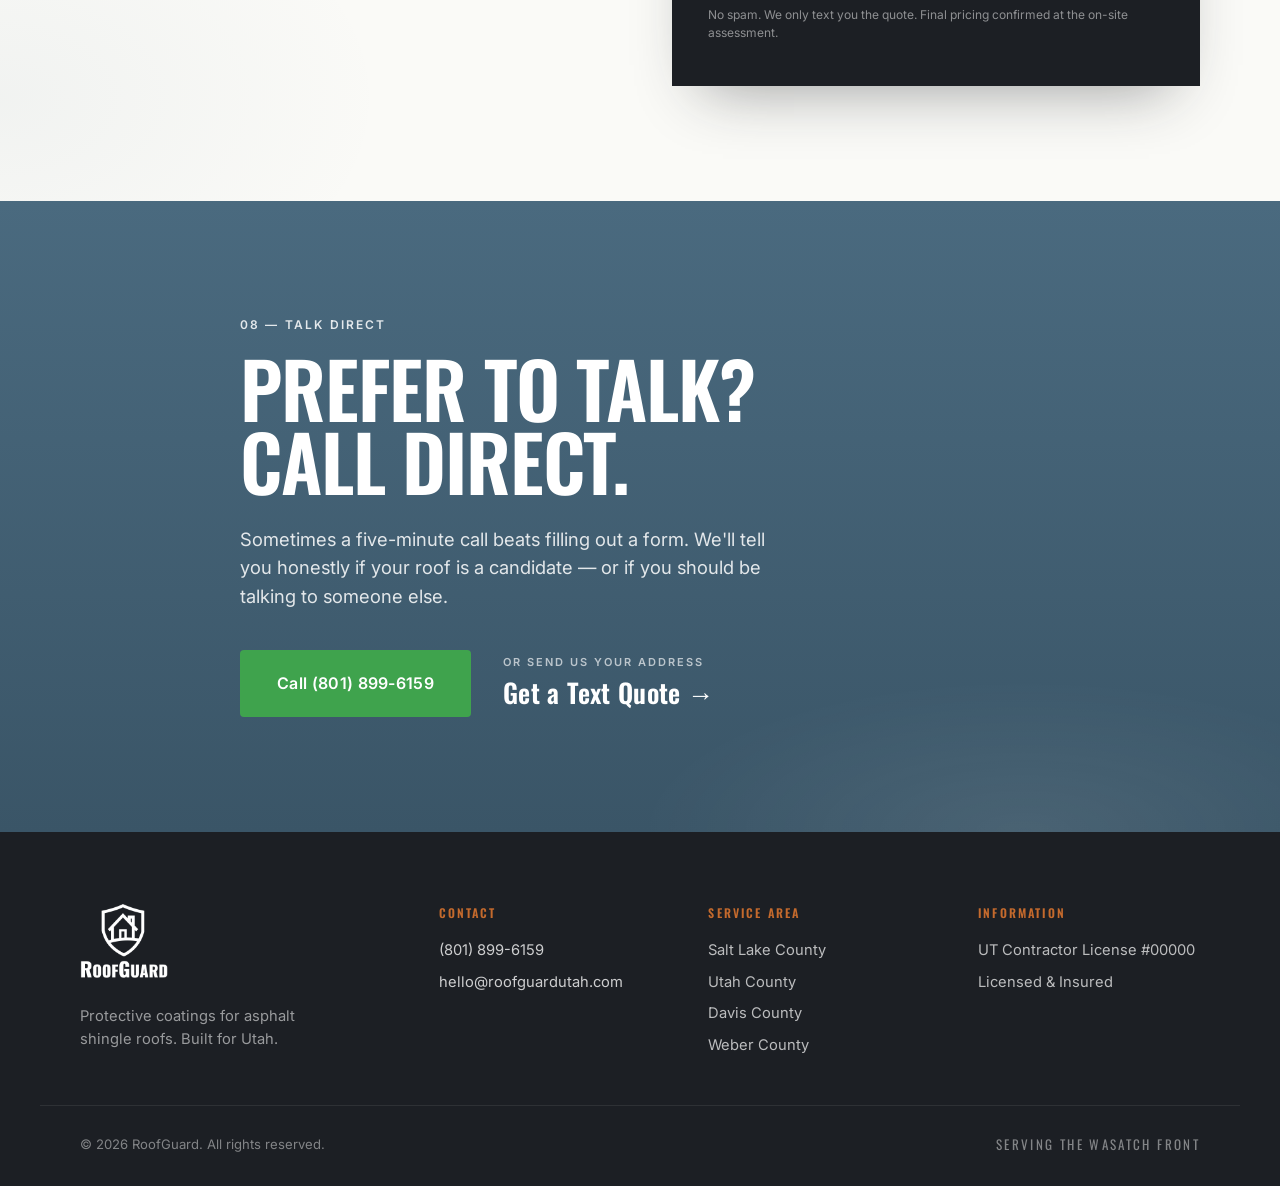
==== commit 812e952d: "Replace placeholder phone number" ====
--- a/index.html
+++ b/index.html
@@ -30,9 +30,9 @@
         <a href="#faq">FAQ</a>
         <a href="#quote">Quote</a>
       </nav>
-      <a href="tel:+18015550150" class="header-phone">
+      <a href="tel:+18018996159" class="header-phone">
         <span class="phone-label">Call</span>
-        <span class="phone-number">(801) 555-0150</span>
+        <span class="phone-number">(801) 899-6159</span>
       </a>
     </div>
   </header>
@@ -246,7 +246,7 @@
 
         <div class="qualify-cta">
           <a href="#quote" class="btn btn-primary">Get a Free Roof Assessment</a>
-          <p class="qualify-cta-note">Or call <a href="tel:+18015550150">(801) 555-0150</a> — we'll tell you honestly if your roof is a candidate.</p>
+          <p class="qualify-cta-note">Or call <a href="tel:+18018996159">(801) 899-6159</a> — we'll tell you honestly if your roof is a candidate.</p>
         </div>
       </div>
     </section>
@@ -400,7 +400,7 @@
 
             <div class="field">
               <label for="q-phone">Phone <span class="field-hint">— for the text reply</span></label>
-              <input type="tel" id="q-phone" name="phone" required autocomplete="tel" placeholder="(801) 555-0150" />
+              <input type="tel" id="q-phone" name="phone" required autocomplete="tel" placeholder="(801) 899-6159" />
             </div>
 
             <div class="field">
@@ -440,7 +440,7 @@
           Sometimes a five-minute call beats filling out a form. We'll tell you honestly if your roof is a candidate — or if you should be talking to someone else.
         </p>
         <div class="final-cta-row">
-          <a href="tel:+18015550150" class="btn btn-primary btn-lg">Call (801) 555-0150</a>
+          <a href="tel:+18018996159" class="btn btn-primary btn-lg">Call (801) 899-6159</a>
           <a href="#quote" class="final-phone">
             <span class="phone-tag">Or send us your address</span>
             <span class="phone-big">Get a Text Quote →</span>
@@ -461,7 +461,7 @@
       <div class="footer-col">
         <h4>Contact</h4>
         <ul>
-          <li><a href="tel:+18015550150">(801) 555-0150</a></li>
+          <li><a href="tel:+18018996159">(801) 899-6159</a></li>
           <li><a href="mailto:hello@roofguardutah.com">hello@roofguardutah.com</a></li>
         </ul>
       </div>
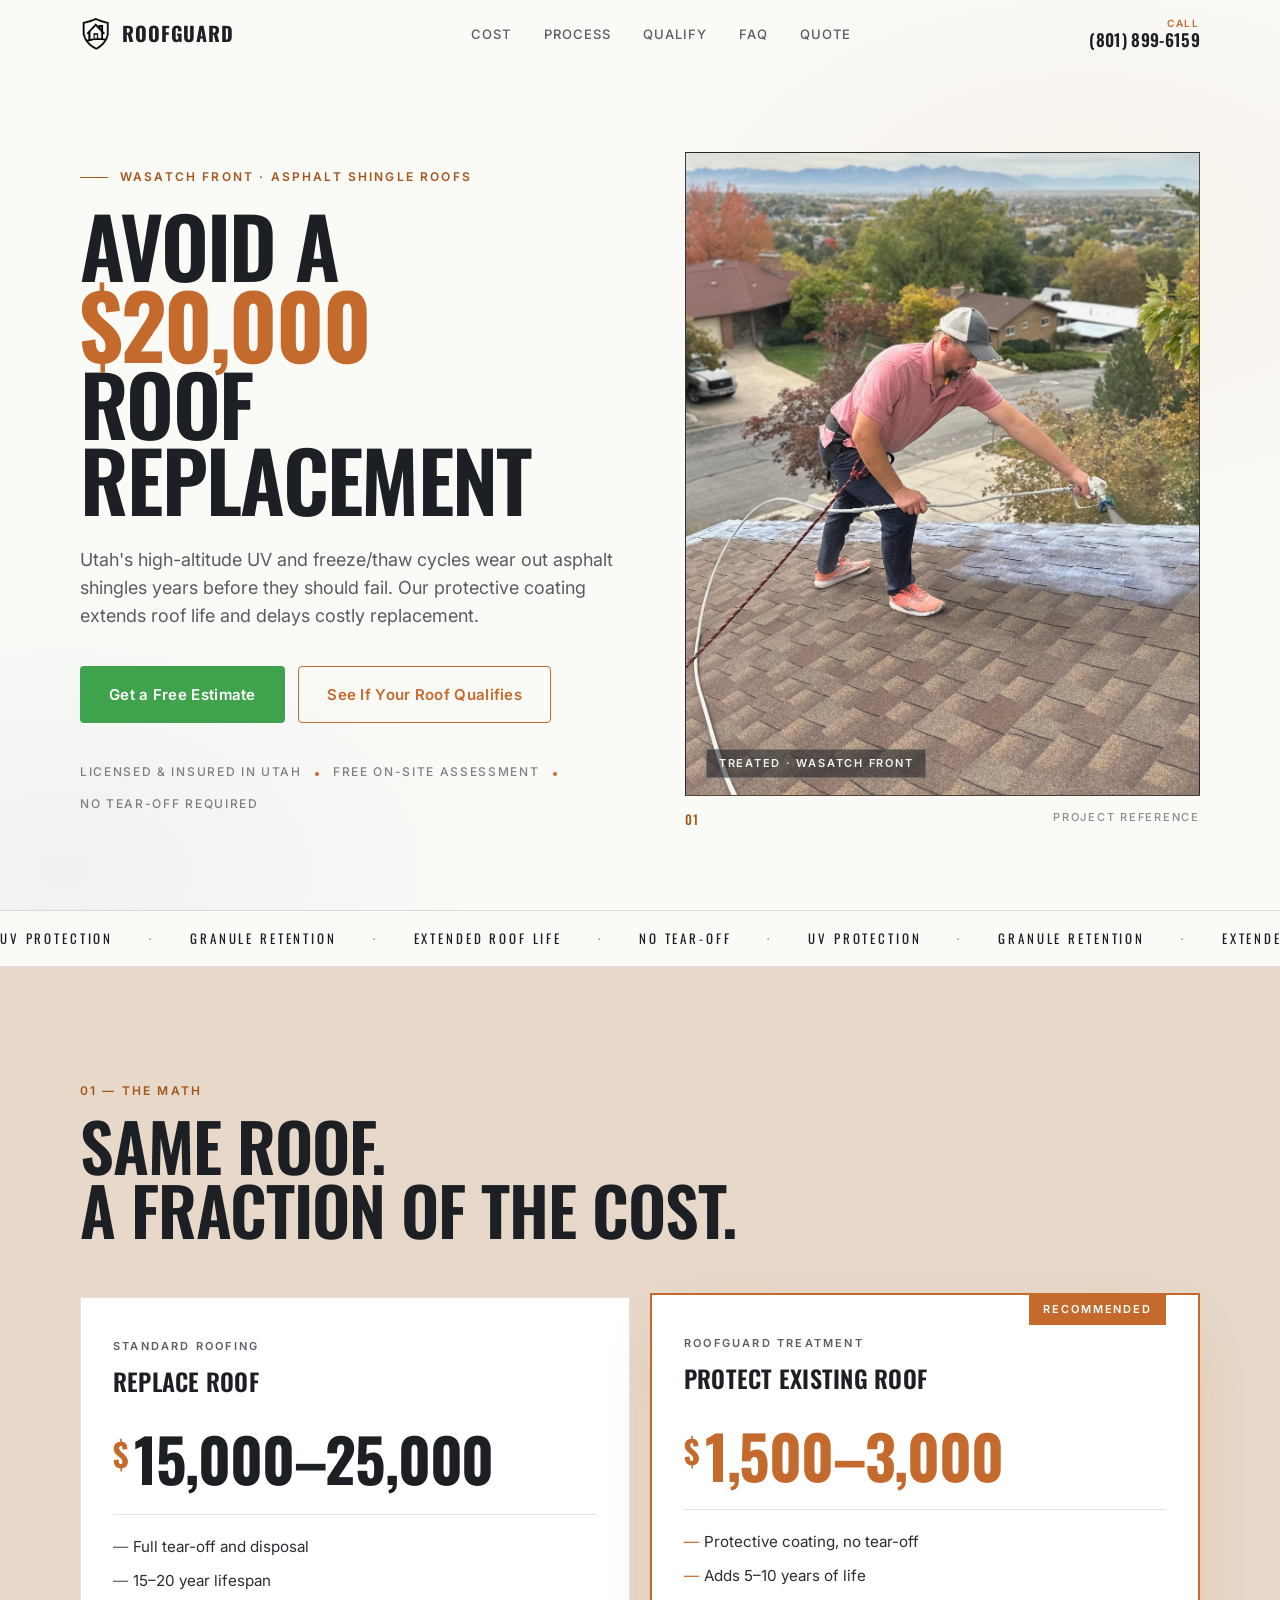
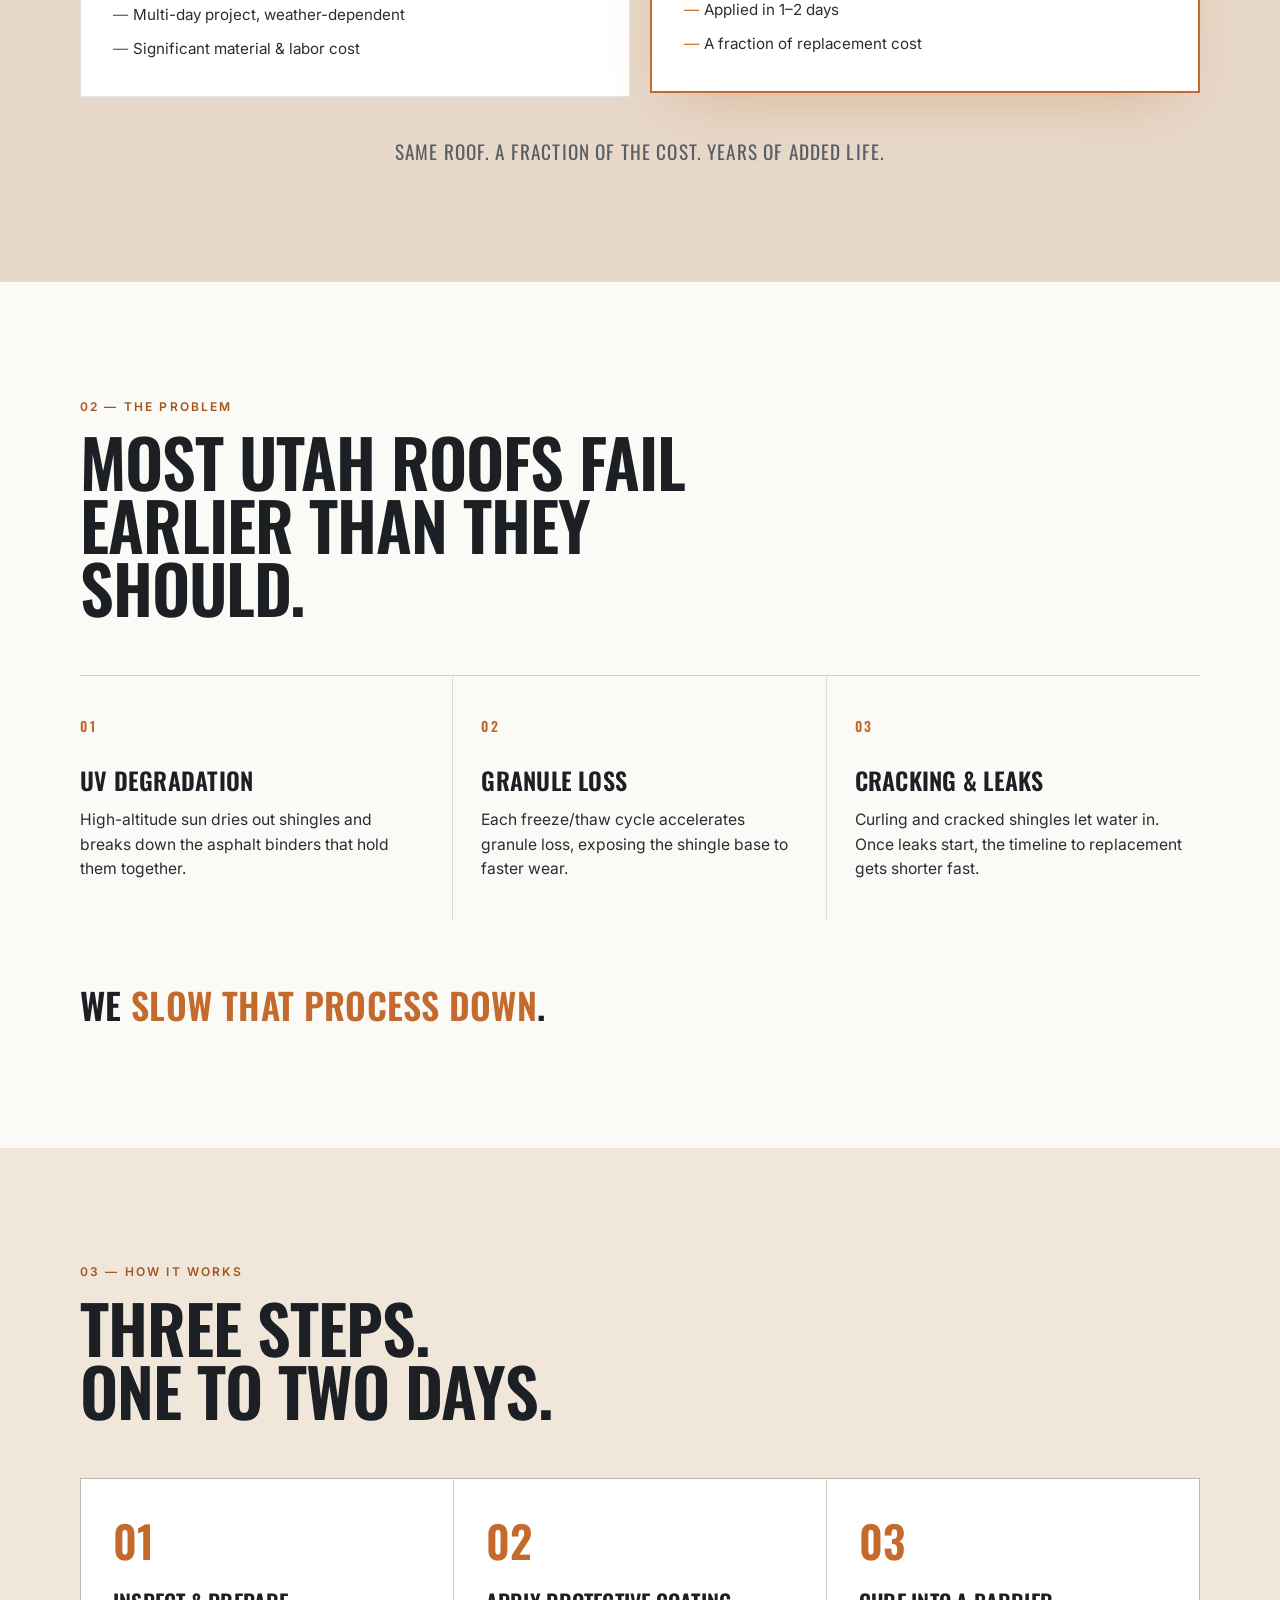
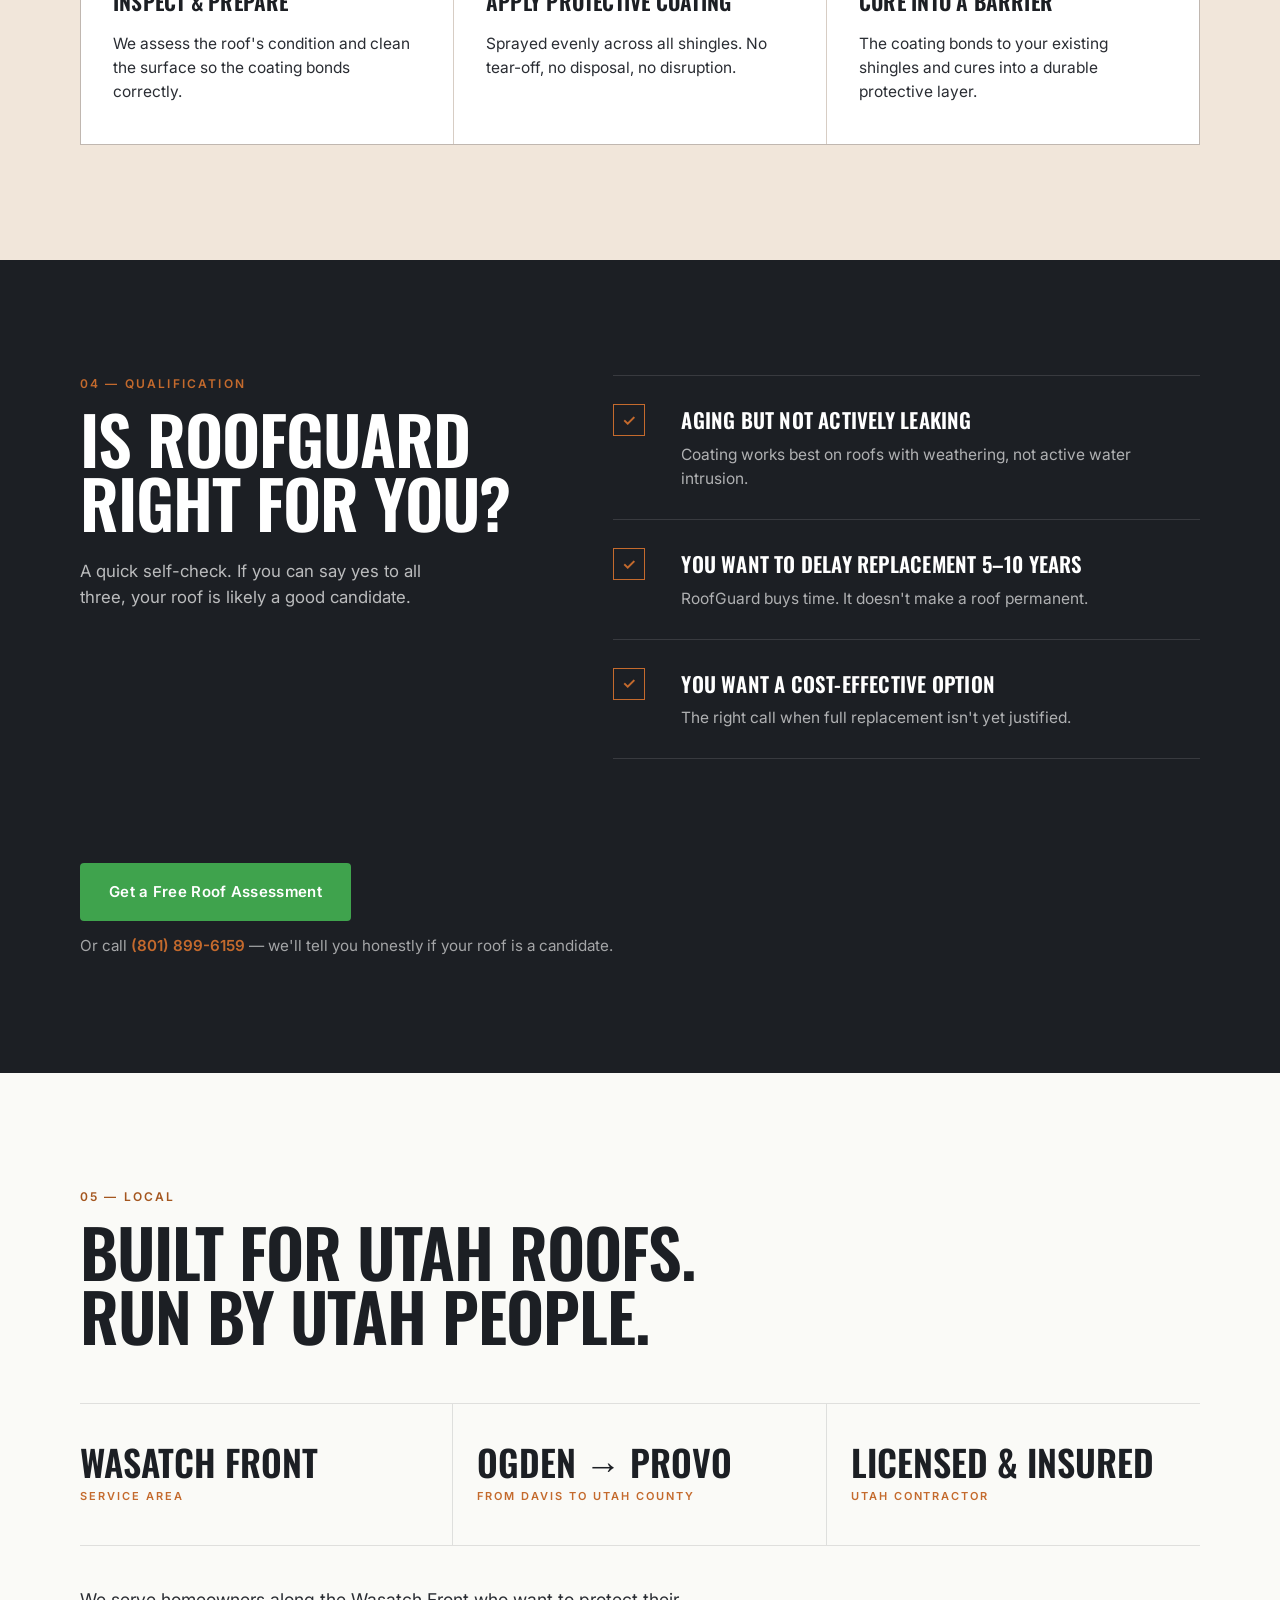
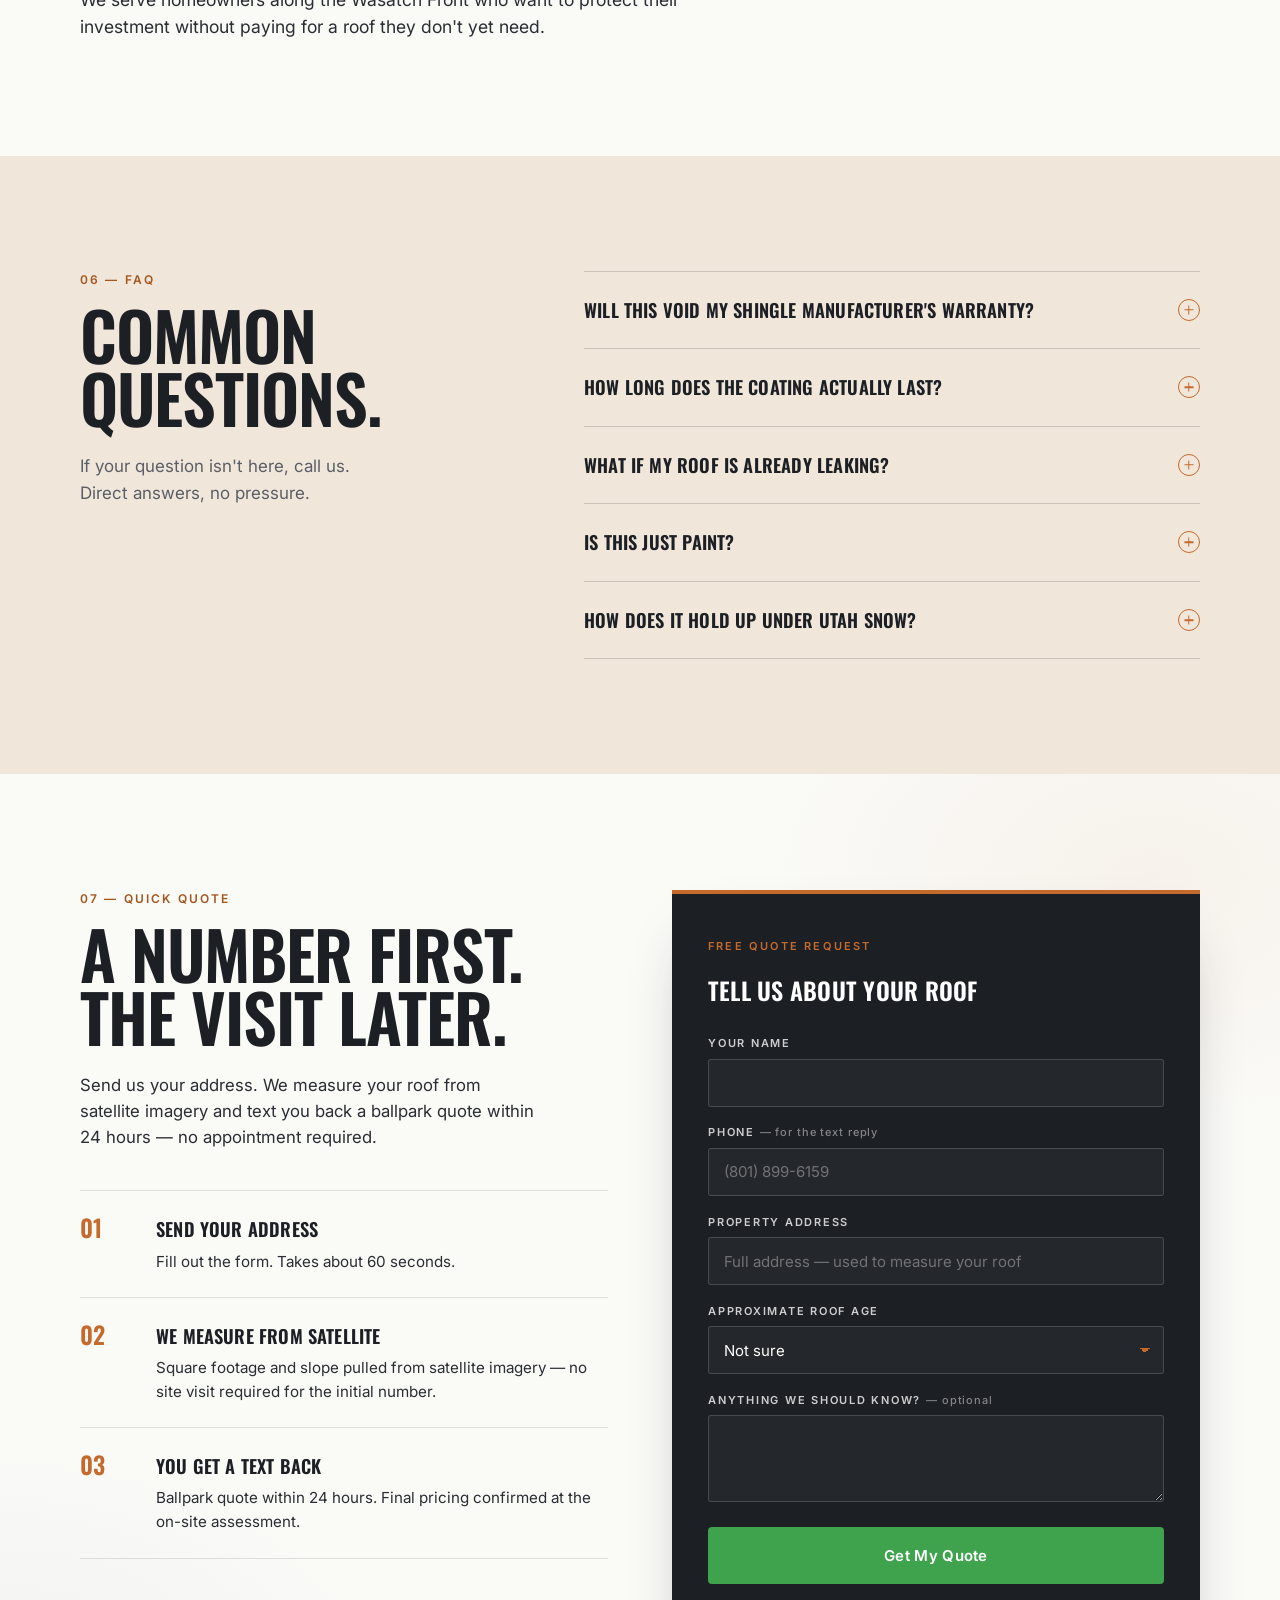
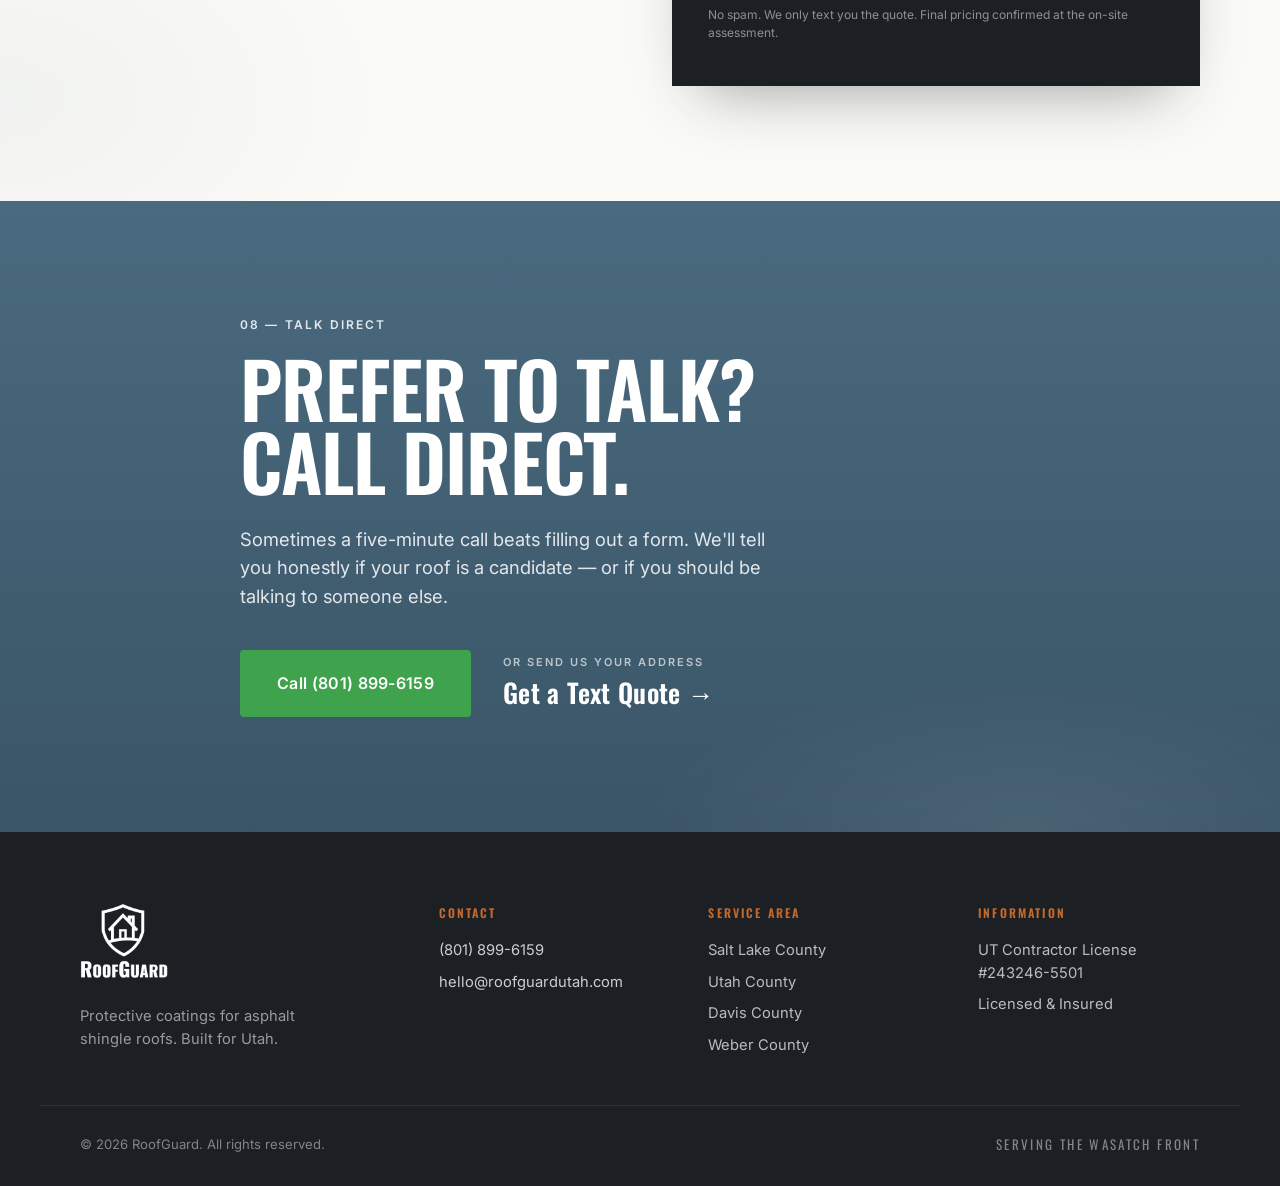
==== commit edc6bd6f: "Update contractor license number" ====
--- a/index.html
+++ b/index.html
@@ -477,7 +477,7 @@
       <div class="footer-col">
         <h4>Information</h4>
         <ul>
-          <li>UT Contractor License #00000</li>
+          <li>UT Contractor License #243246-5501</li>
           <li>Licensed &amp; Insured</li>
         </ul>
       </div>
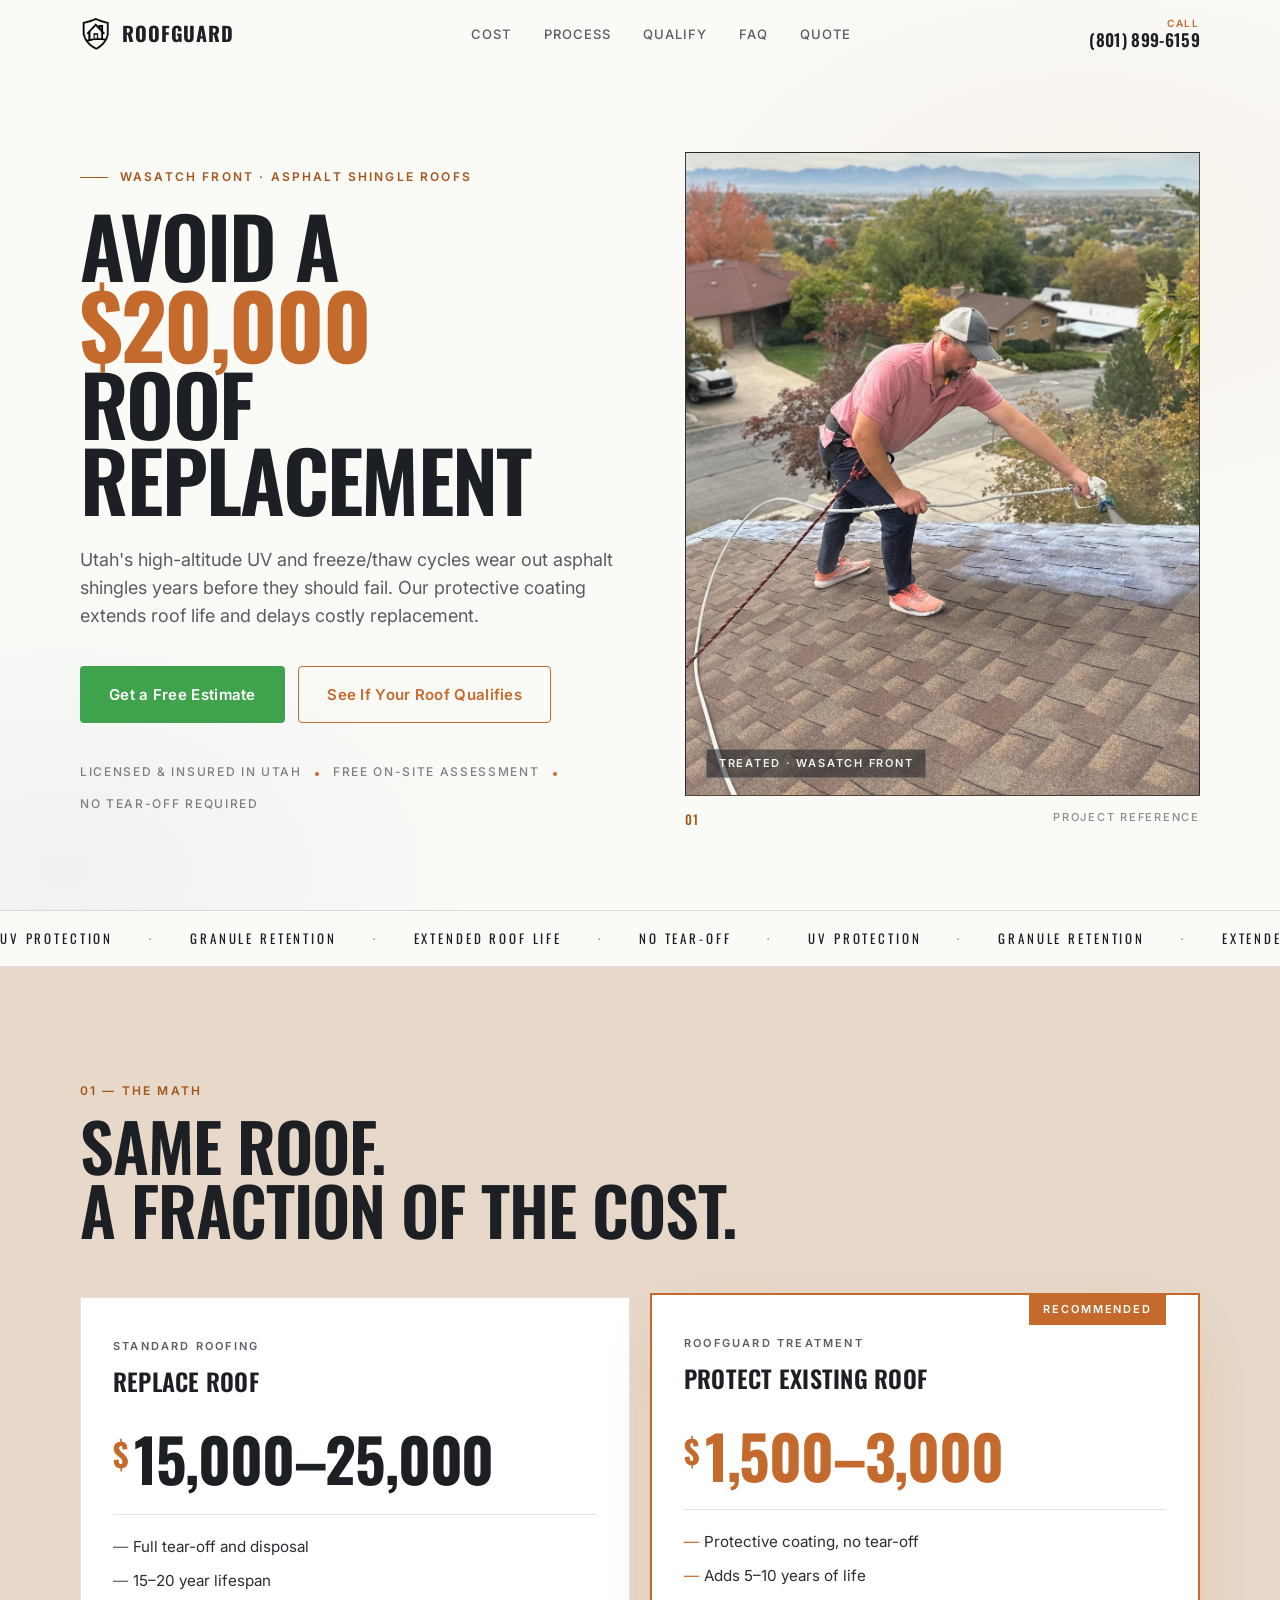
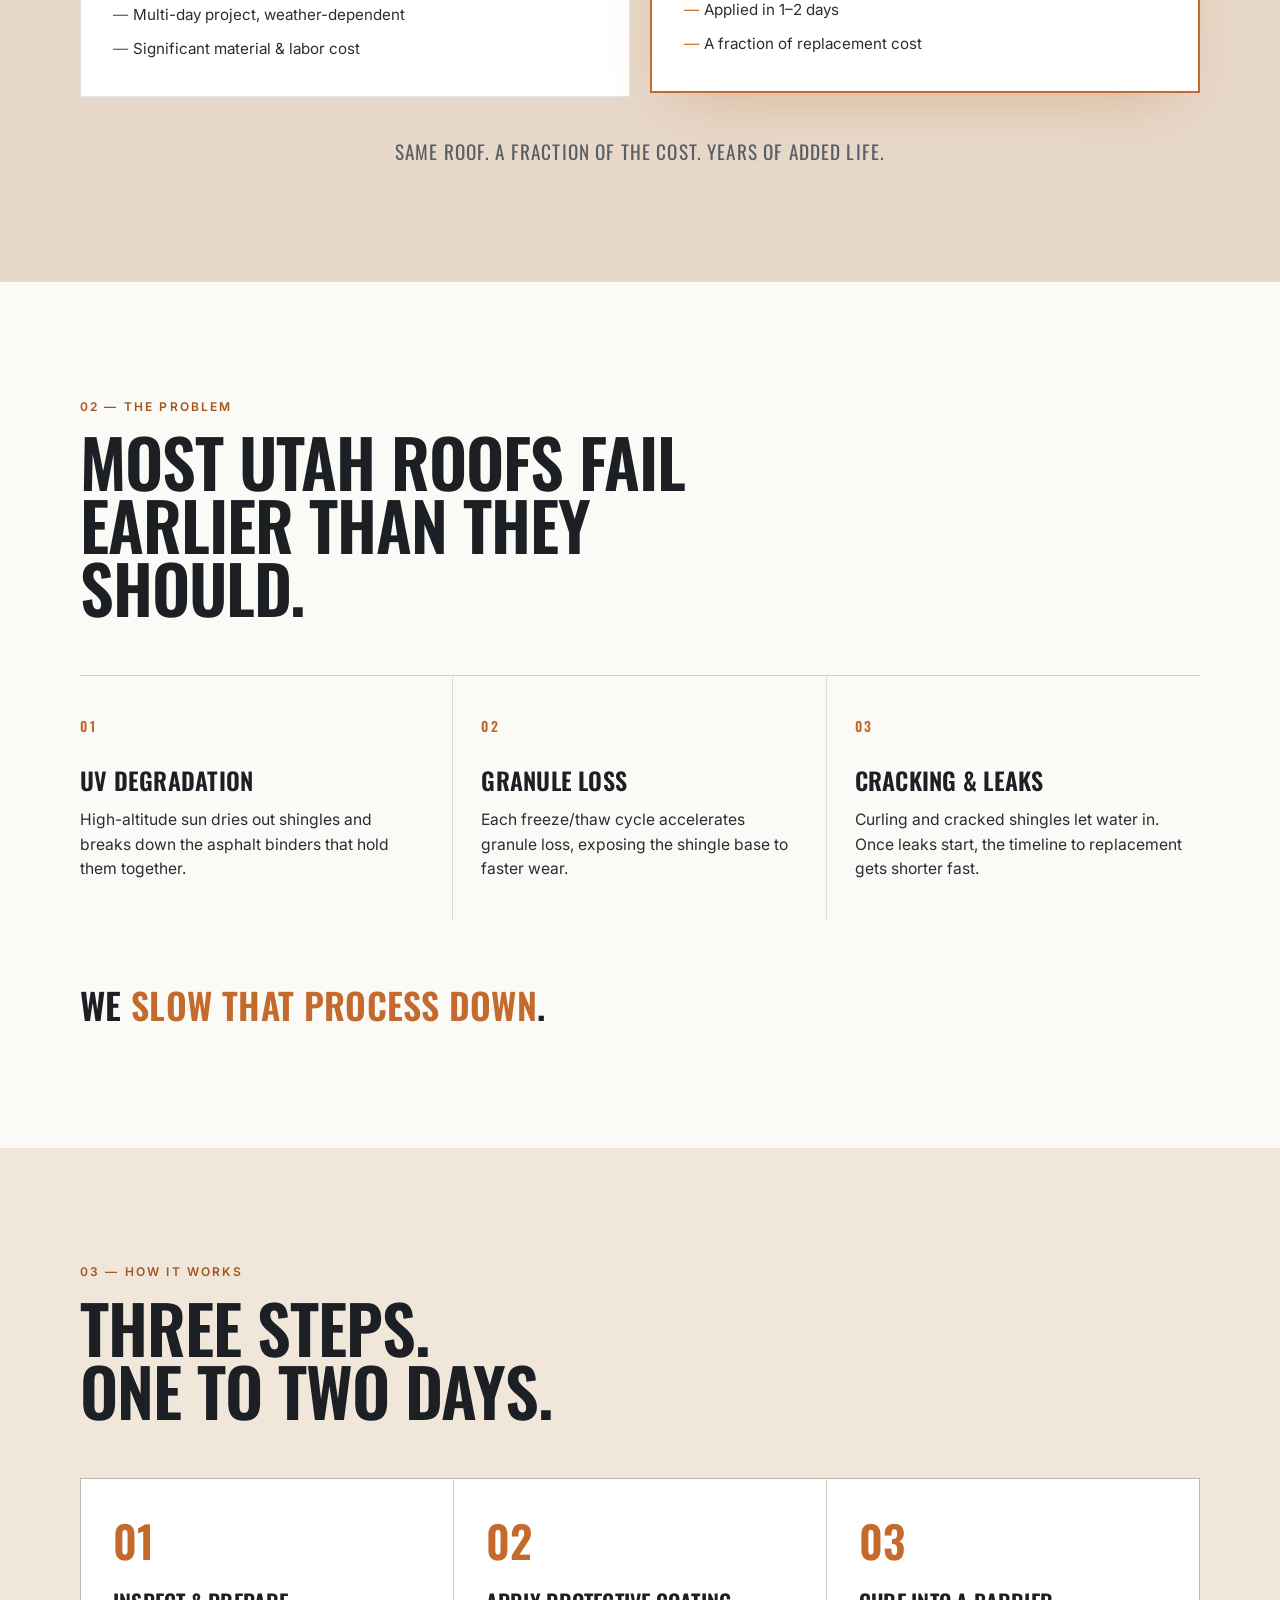
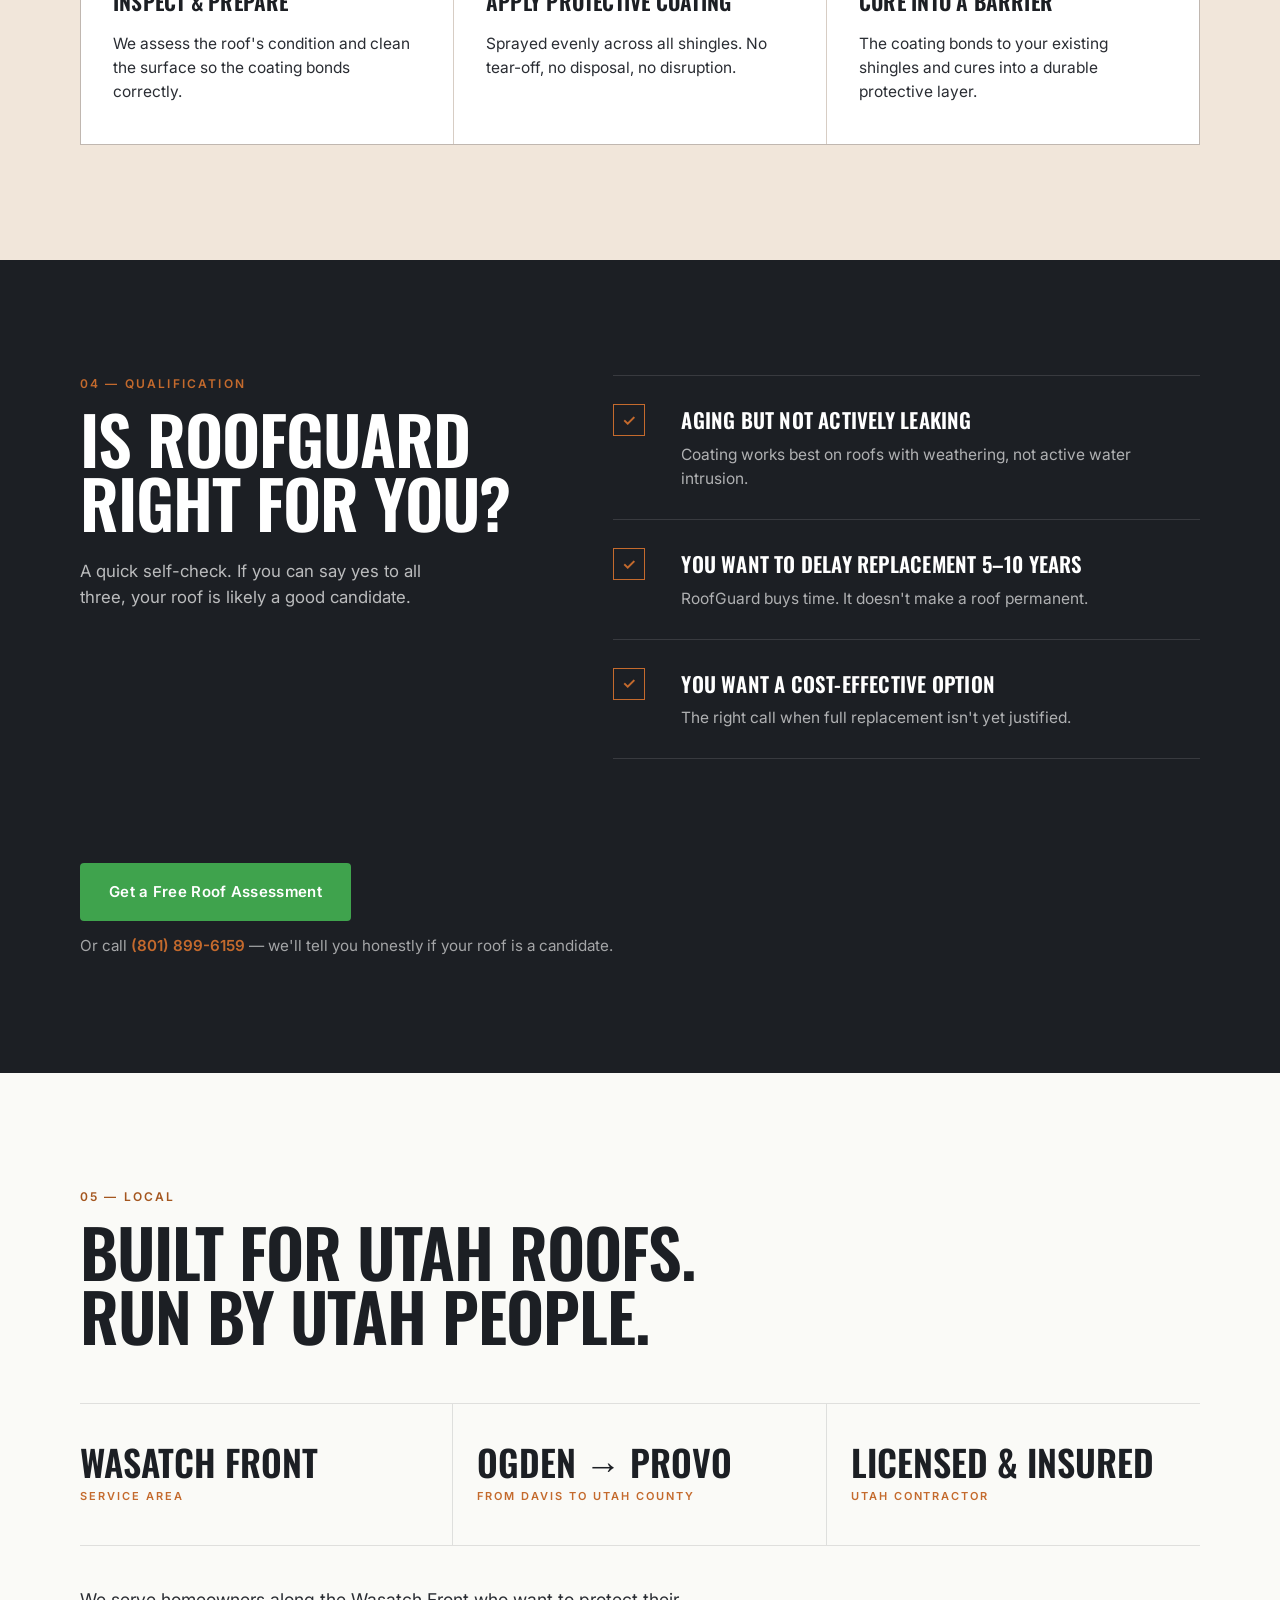
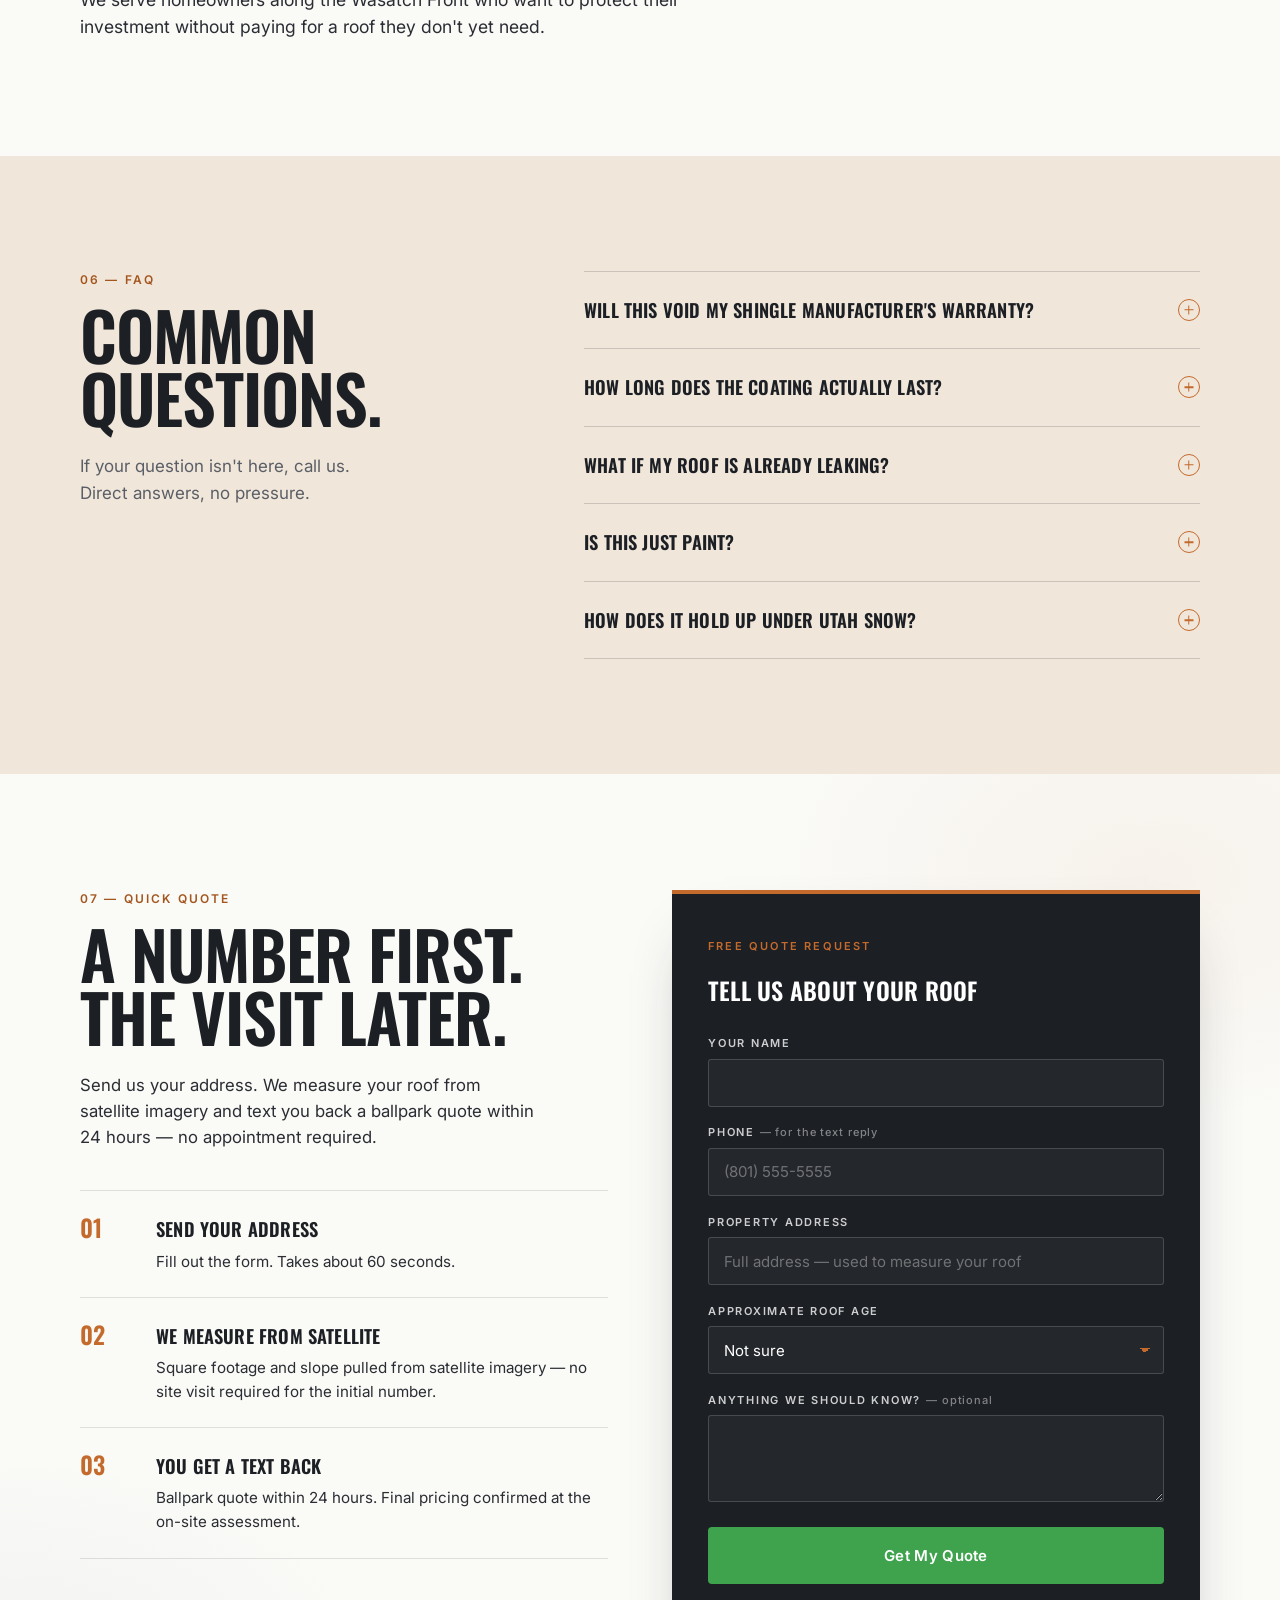
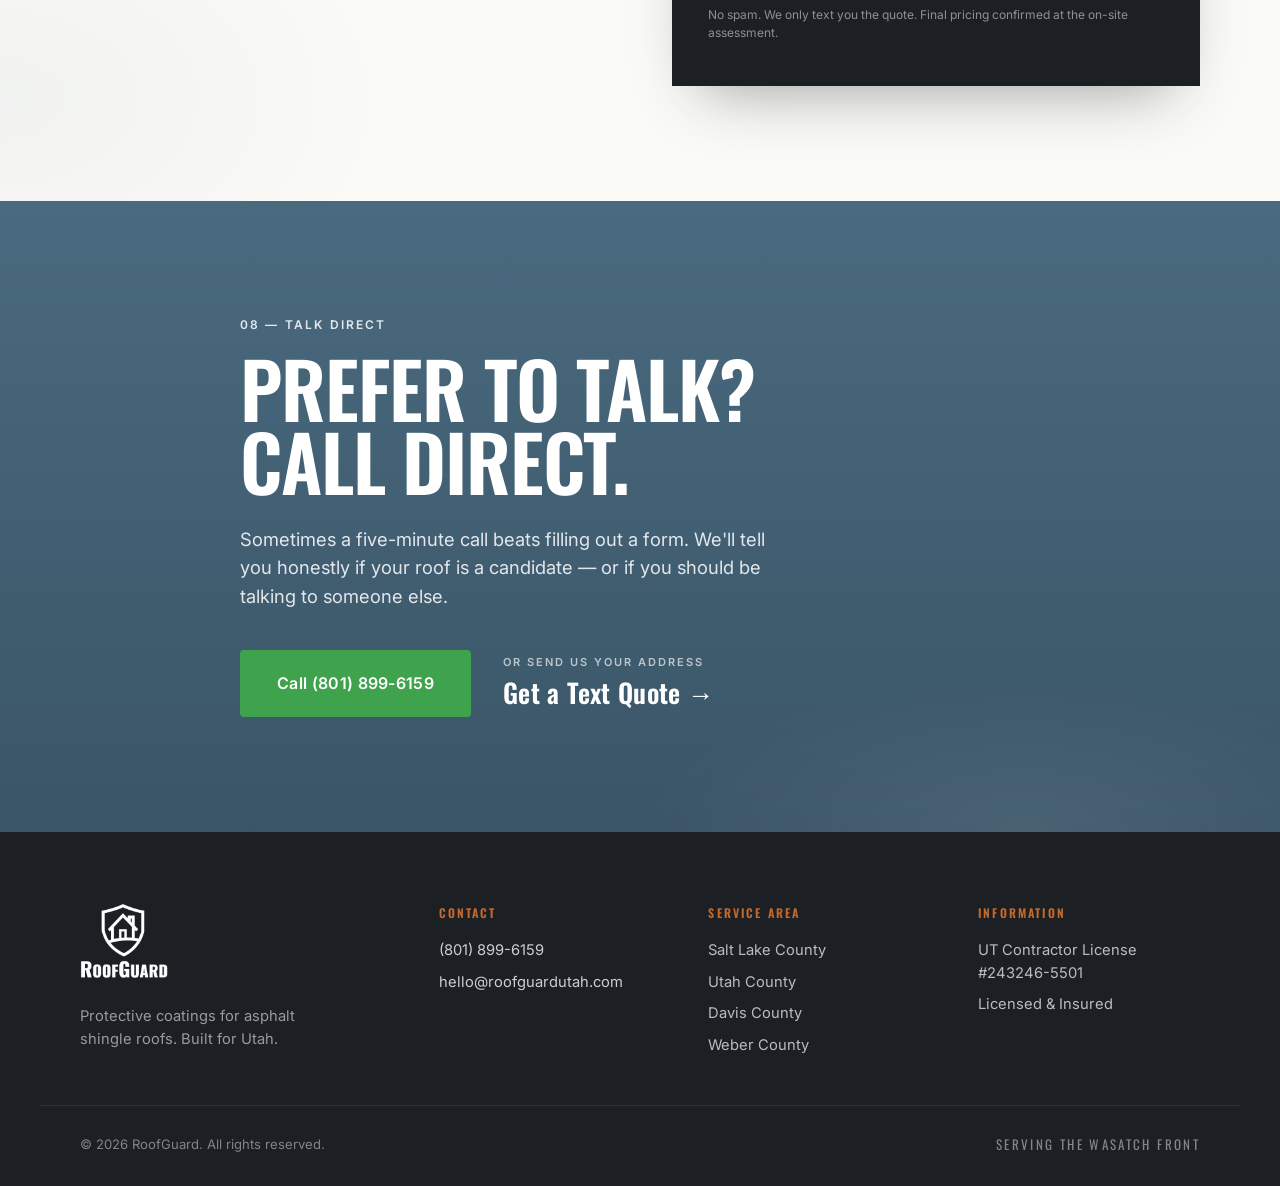
==== commit 6d3a8b9c: "Change contact form phone placeholder to generic" ====
--- a/index.html
+++ b/index.html
@@ -400,7 +400,7 @@
 
             <div class="field">
               <label for="q-phone">Phone <span class="field-hint">— for the text reply</span></label>
-              <input type="tel" id="q-phone" name="phone" required autocomplete="tel" placeholder="(801) 899-6159" />
+              <input type="tel" id="q-phone" name="phone" required autocomplete="tel" placeholder="(801) 555-5555" />
             </div>
 
             <div class="field">
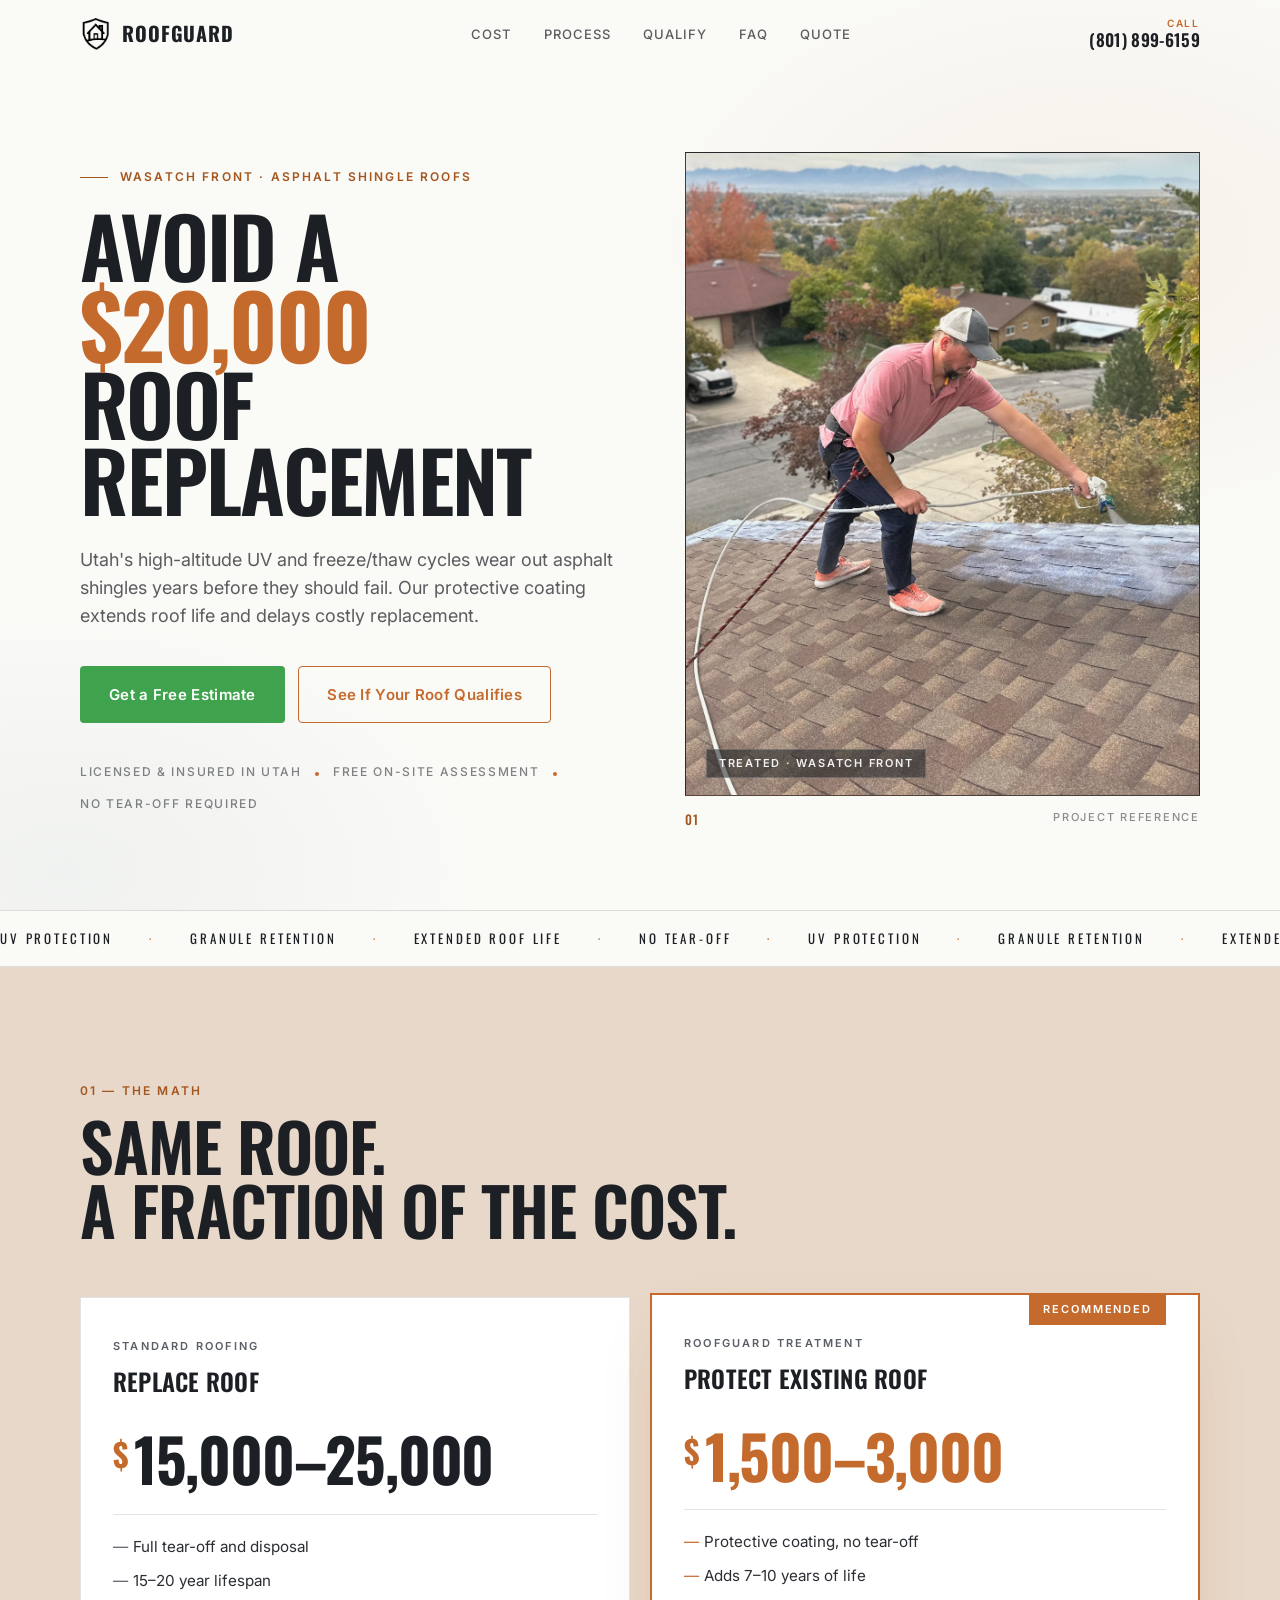
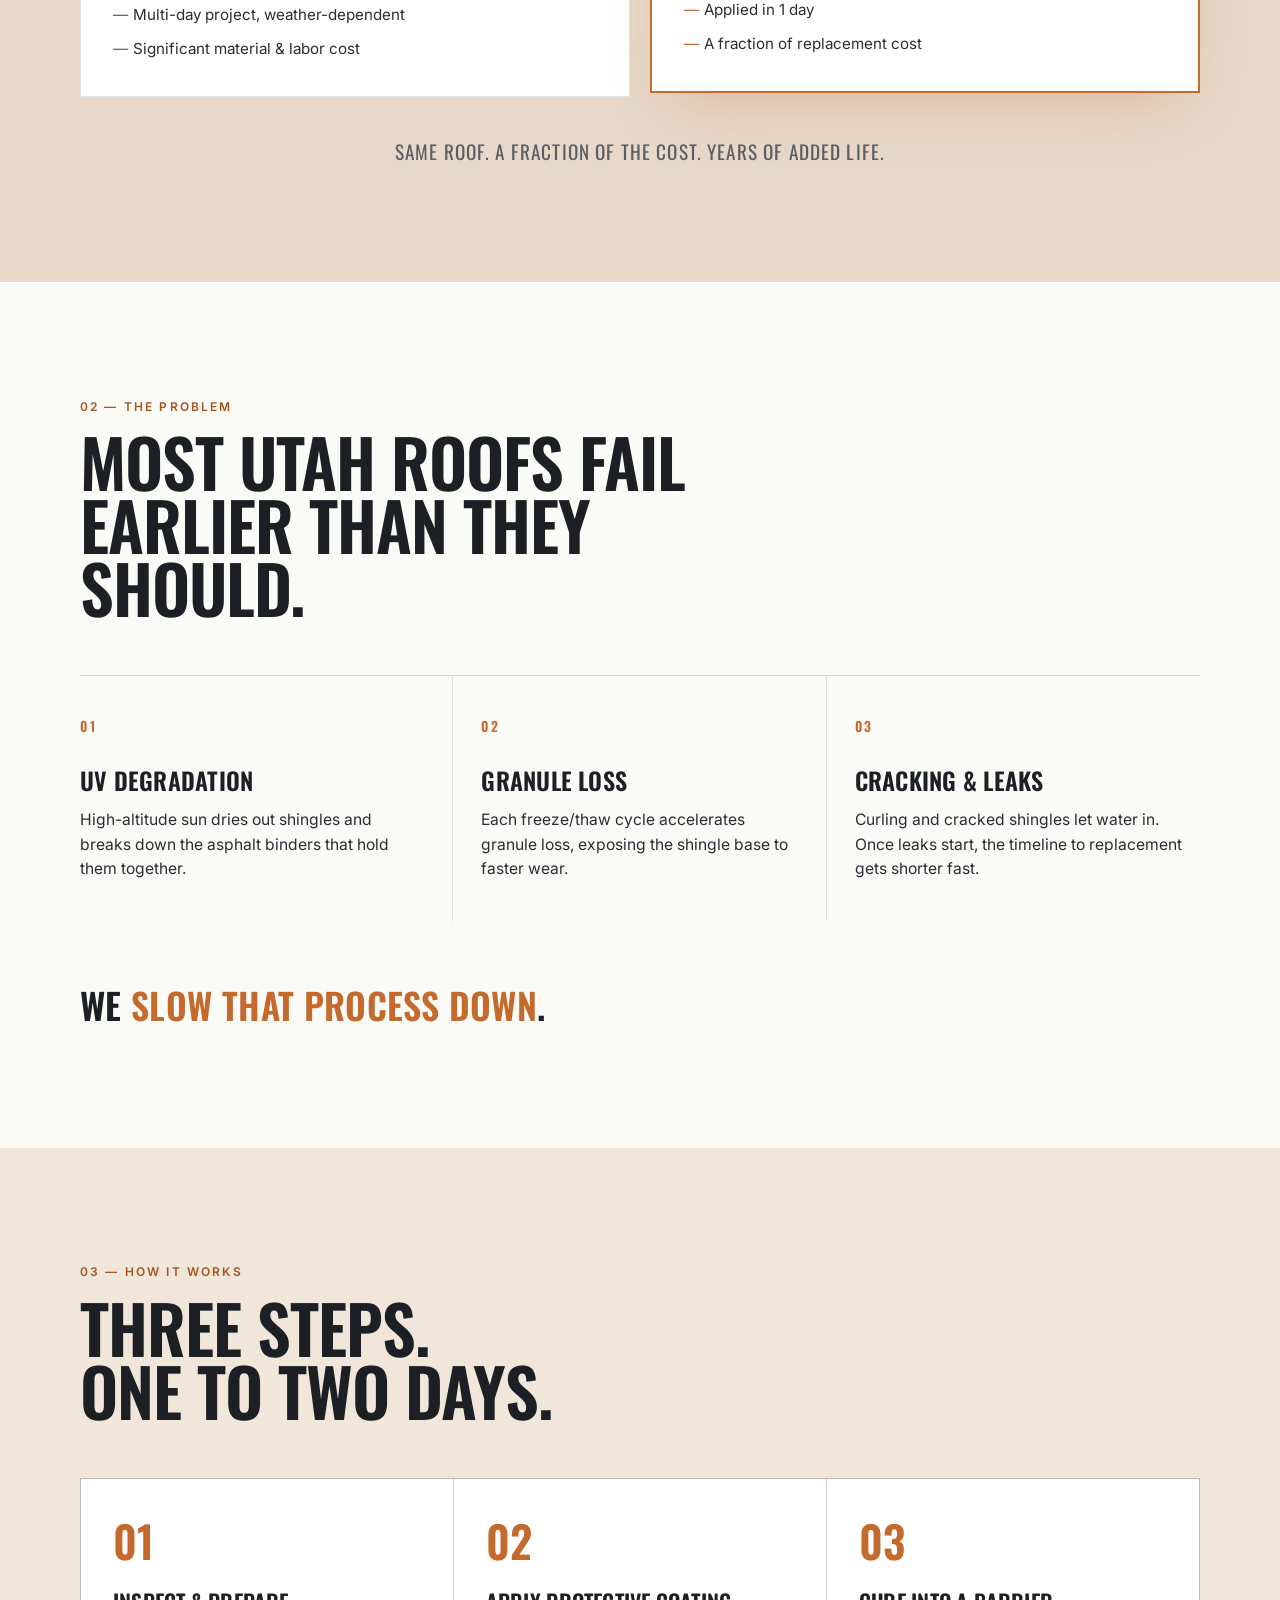
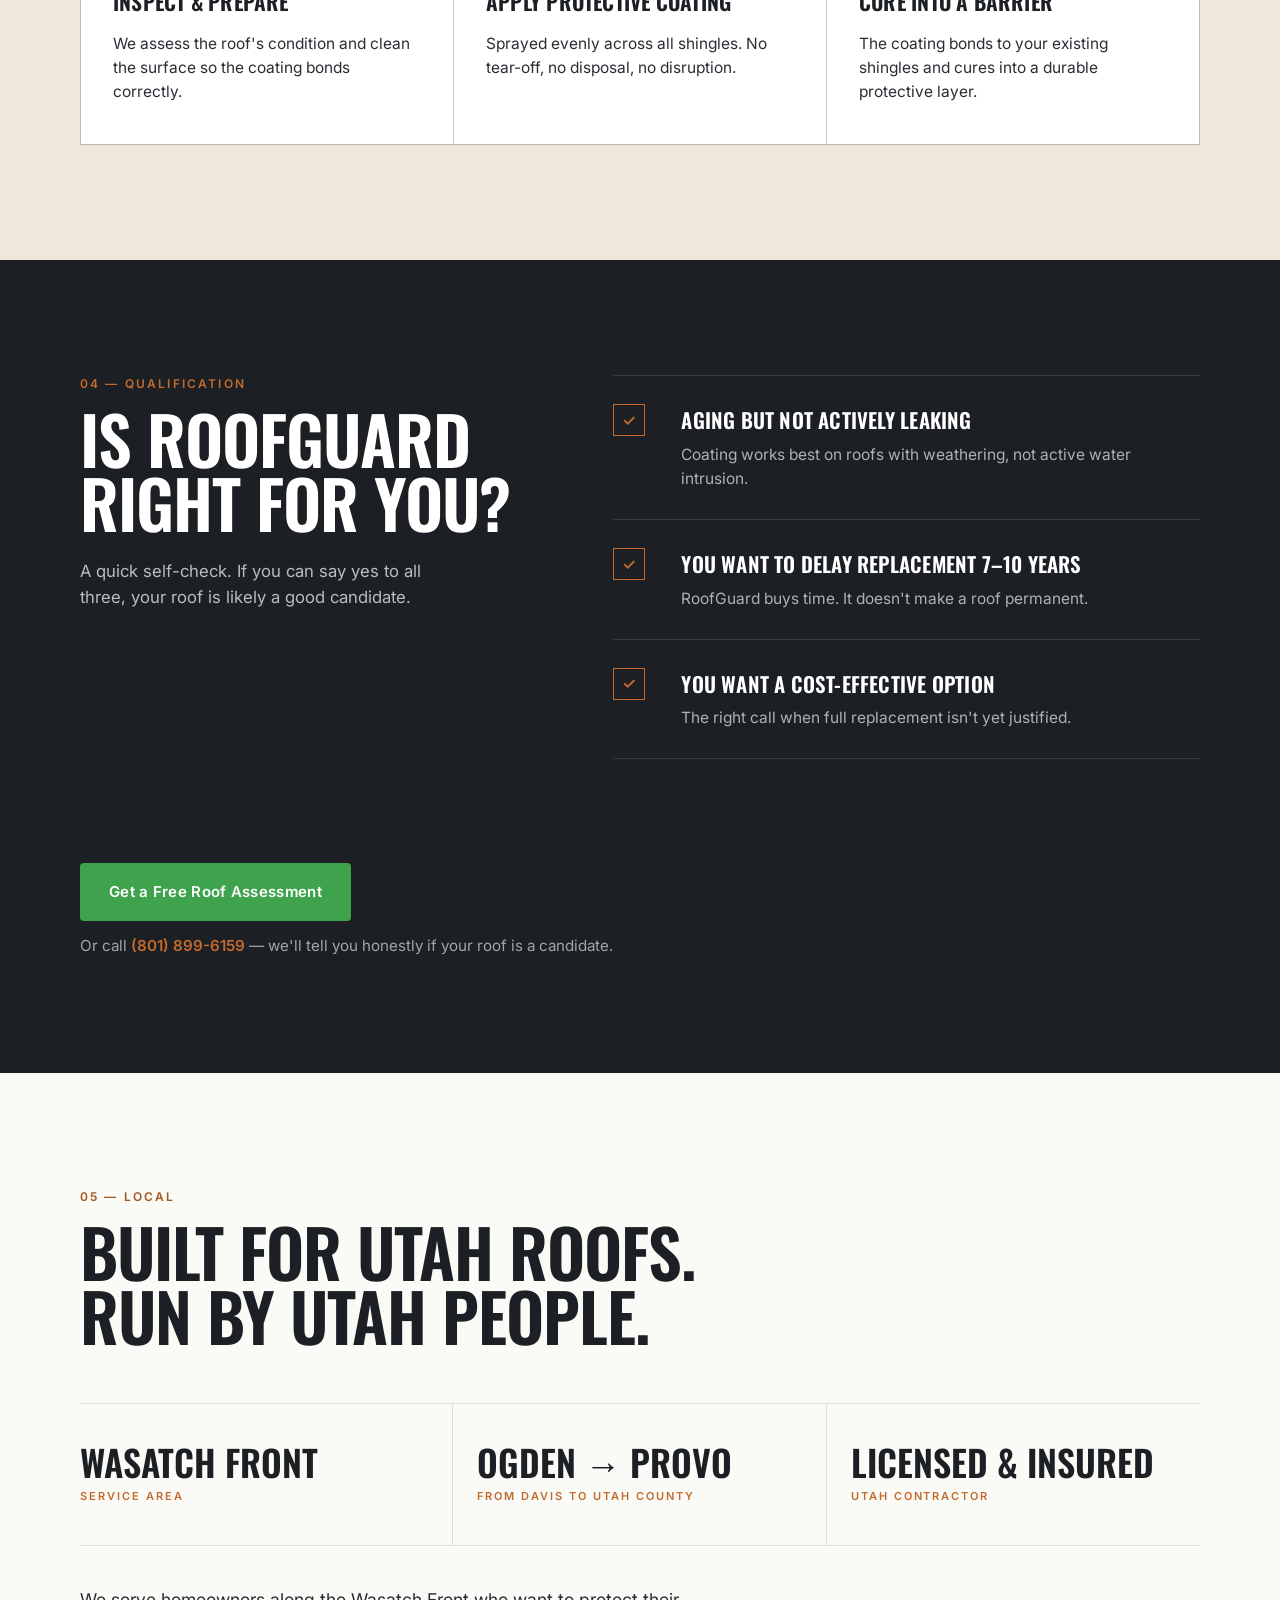
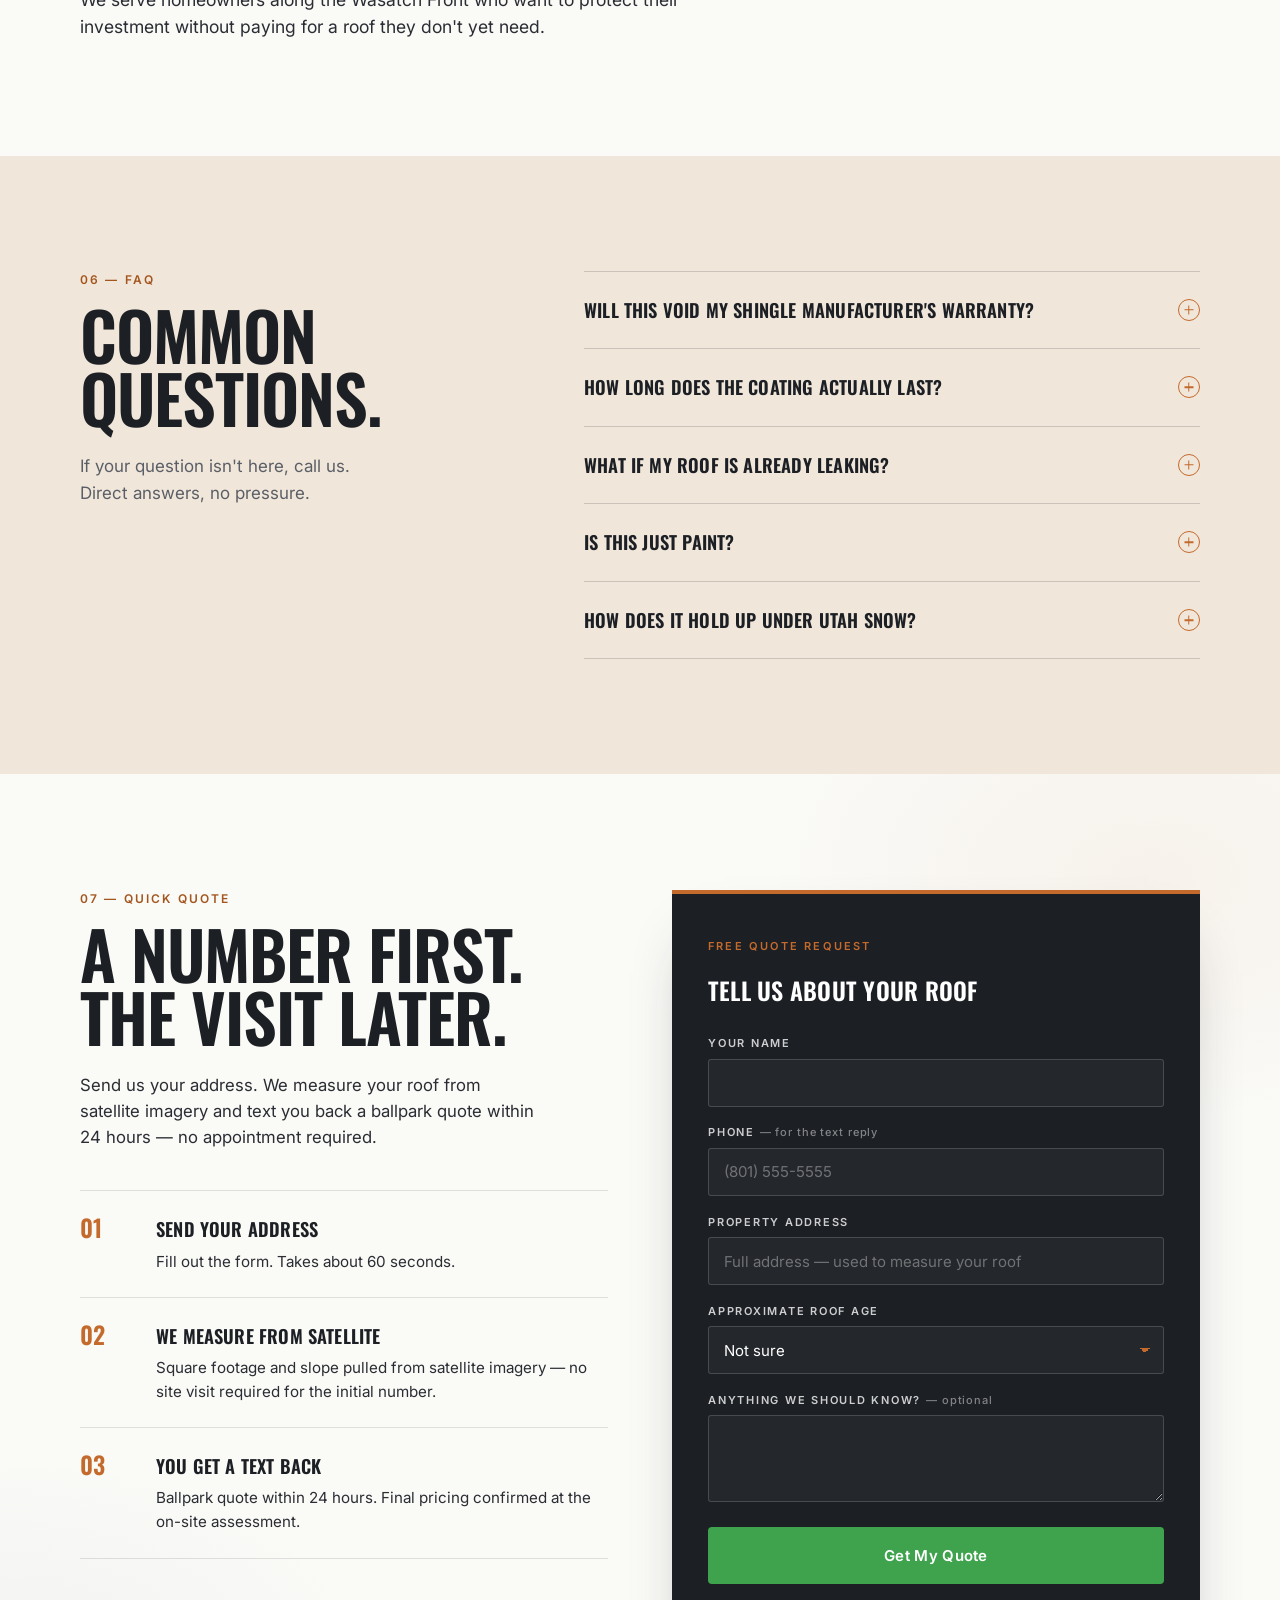
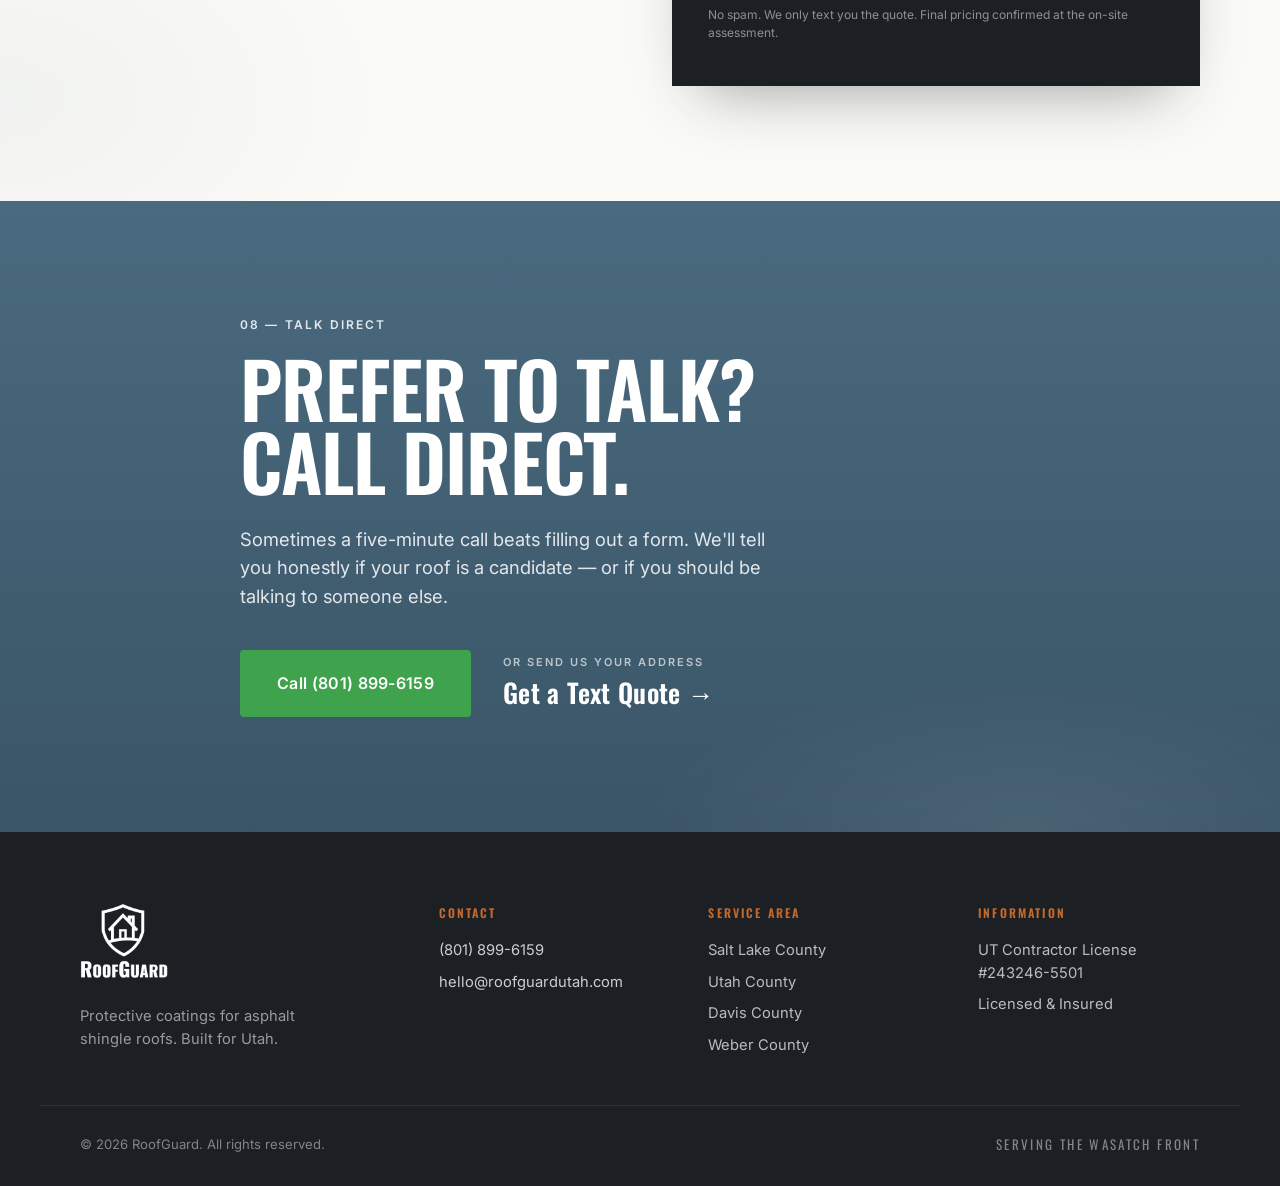
==== commit ee7fd363: "1 day applicaton copy update" ====
--- a/index.html
+++ b/index.html
@@ -130,8 +130,8 @@
             </div>
             <ul class="cost-card-list">
               <li>Protective coating, no tear-off</li>
-              <li>Adds 5–10 years of life</li>
-              <li>Applied in 1–2 days</li>
+              <li>Adds 7–10 years of life</li>
+              <li>Applied in 1 day</li>
               <li>A fraction of replacement cost</li>
             </ul>
           </article>
@@ -231,7 +231,7 @@
           <li>
             <span class="check" aria-hidden="true">✓</span>
             <div>
-              <h3>You want to delay replacement 5–10 years</h3>
+              <h3>You want to delay replacement 7–10 years</h3>
               <p>RoofGuard buys time. It doesn't make a roof permanent.</p>
             </div>
           </li>
@@ -304,7 +304,7 @@
               <span class="faq-icon" aria-hidden="true"></span>
             </summary>
             <div class="faq-body">
-              <p>In Utah's climate, expect 5–10 years of added roof life depending on roof age, slope, sun exposure, and shingle condition at time of application. We'll give you a realistic range for your specific roof.</p>
+              <p>In Utah's climate, expect 7–10 years of added roof life depending on roof age, slope, sun exposure, and shingle condition at time of application. We'll give you a realistic range for your specific roof.</p>
             </div>
           </details>
 
